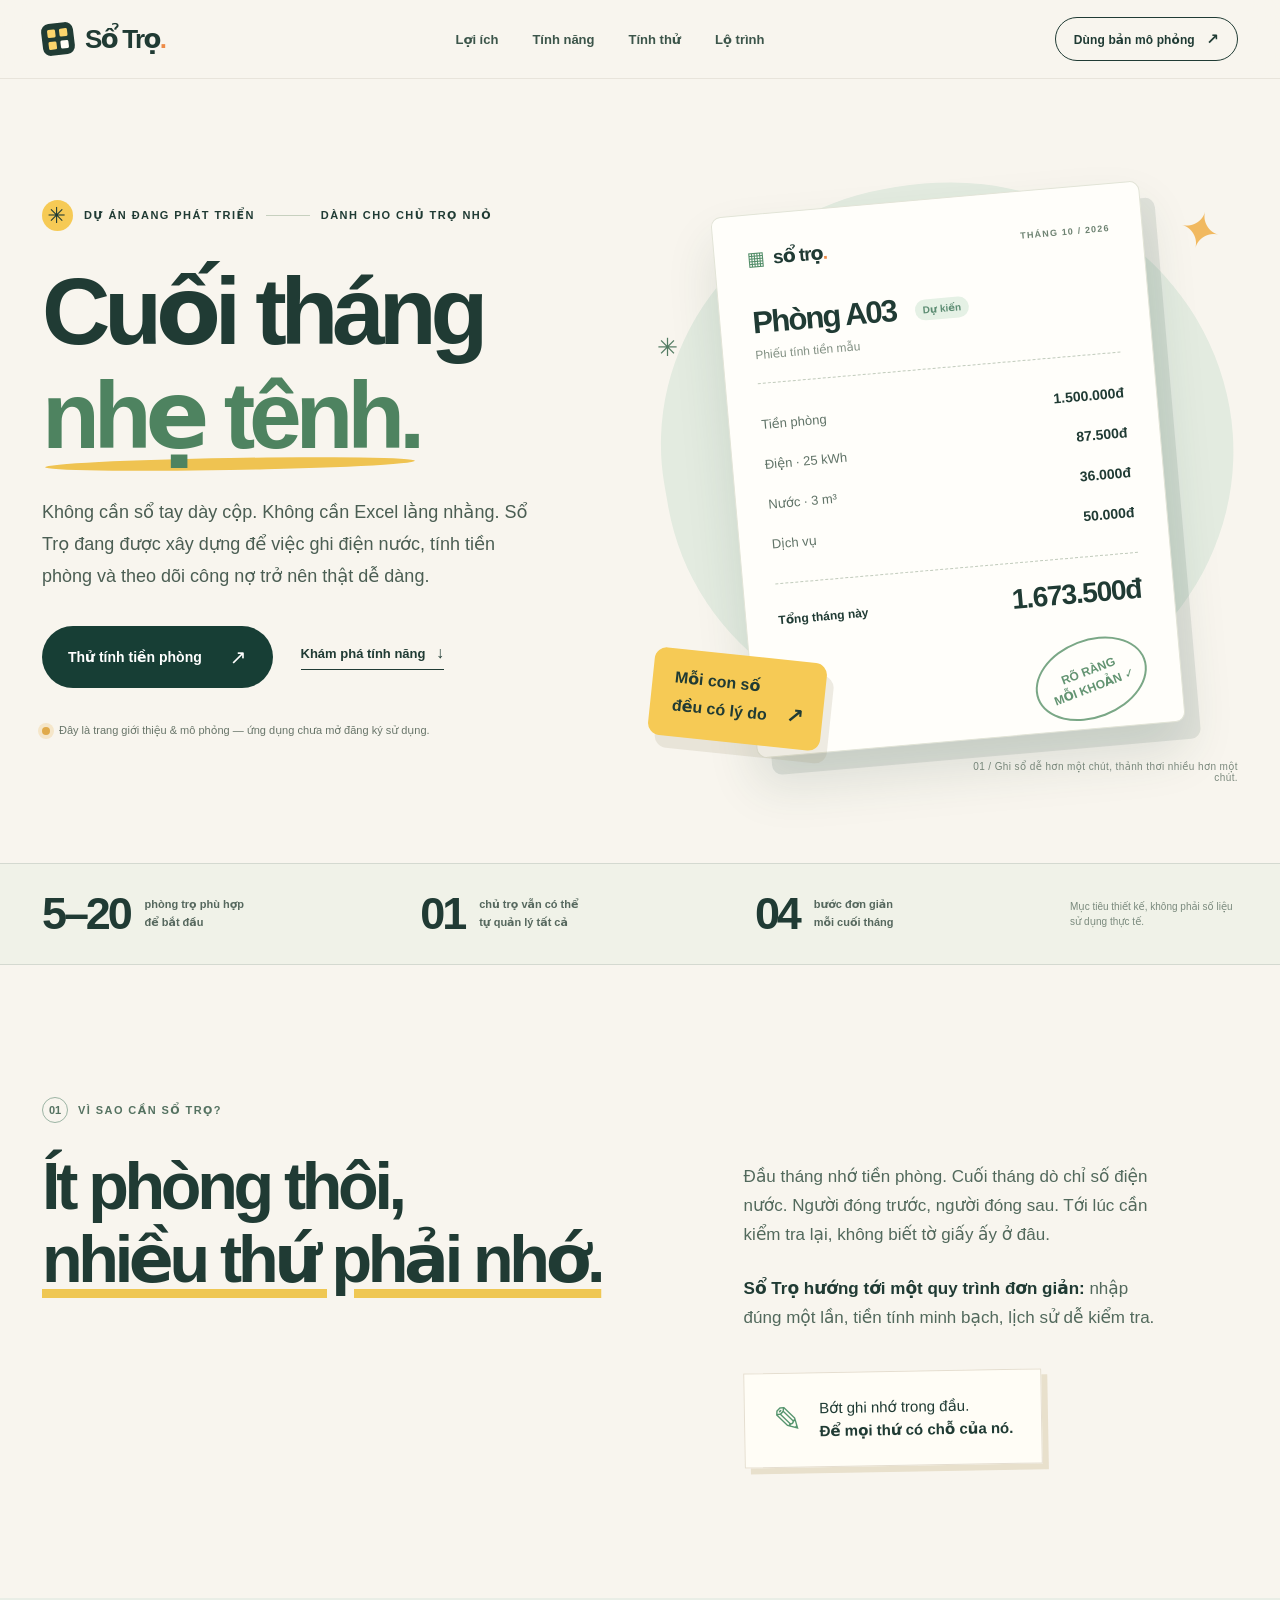
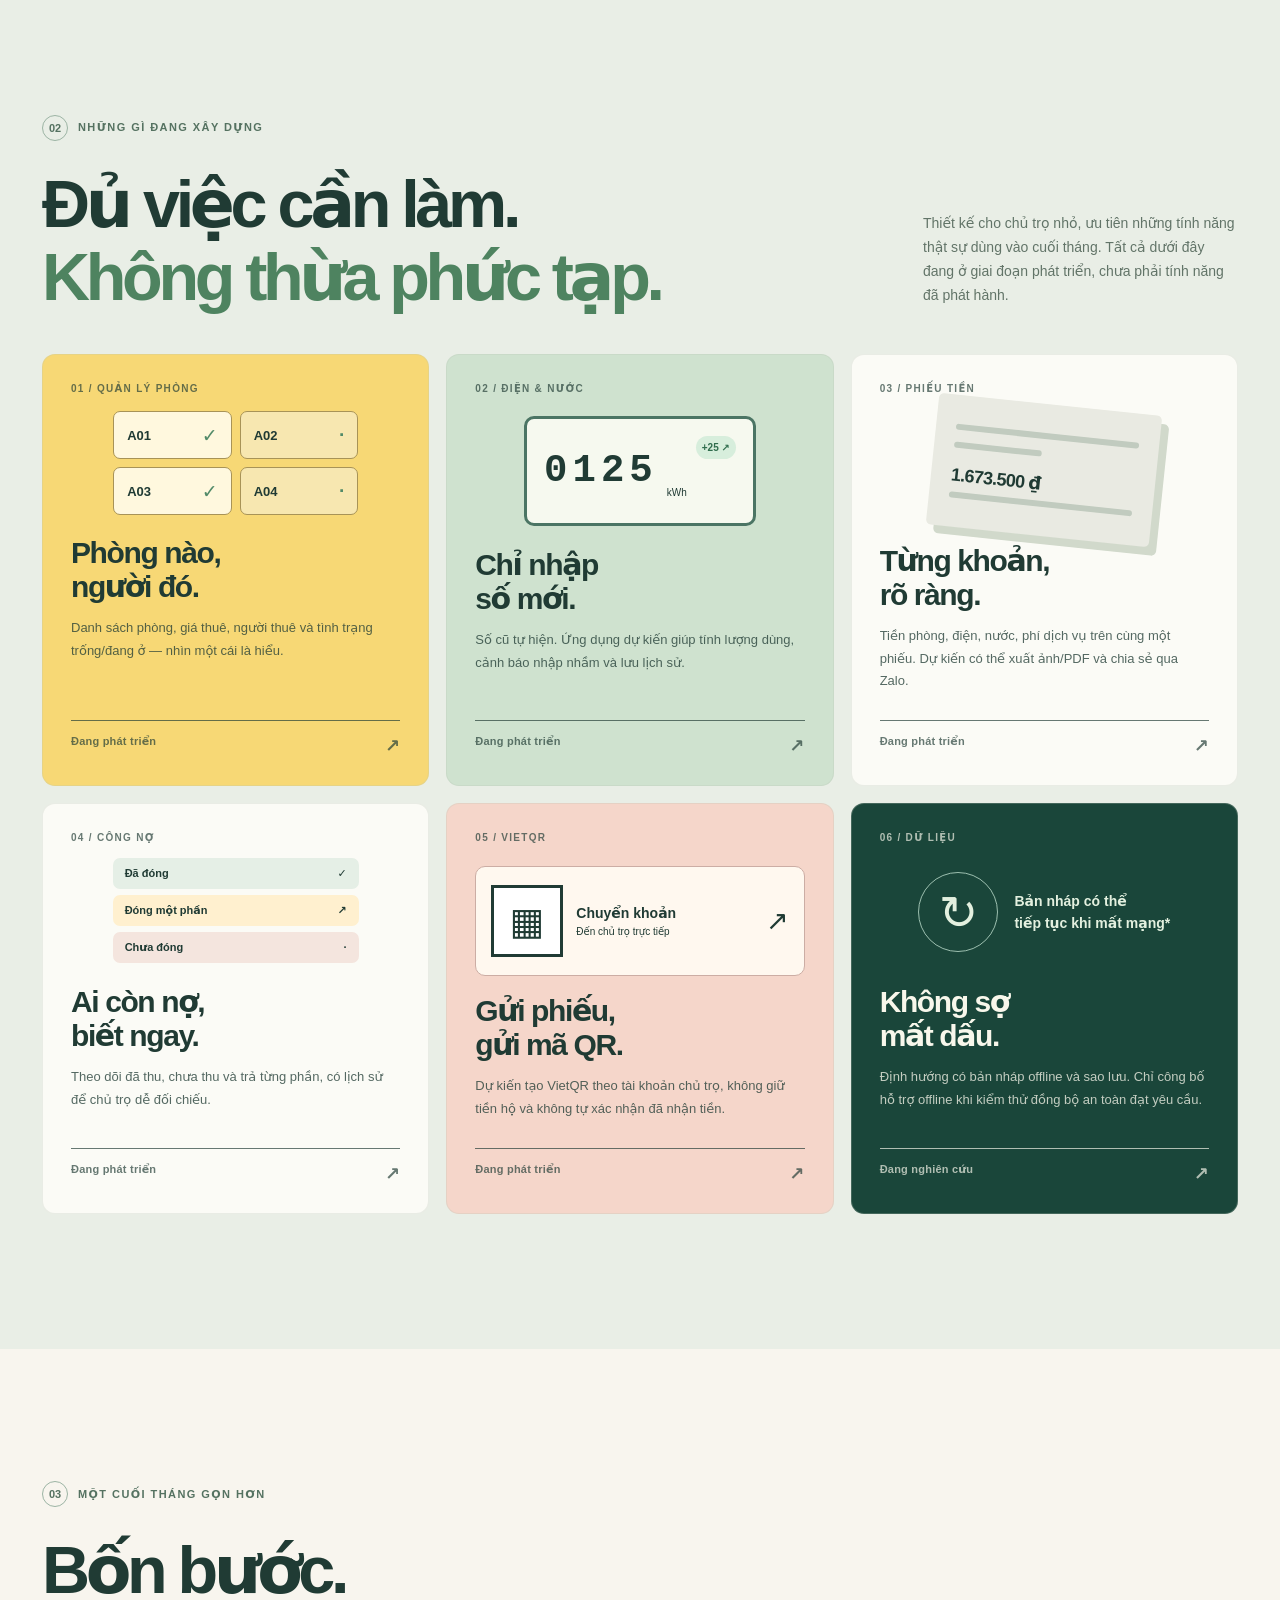
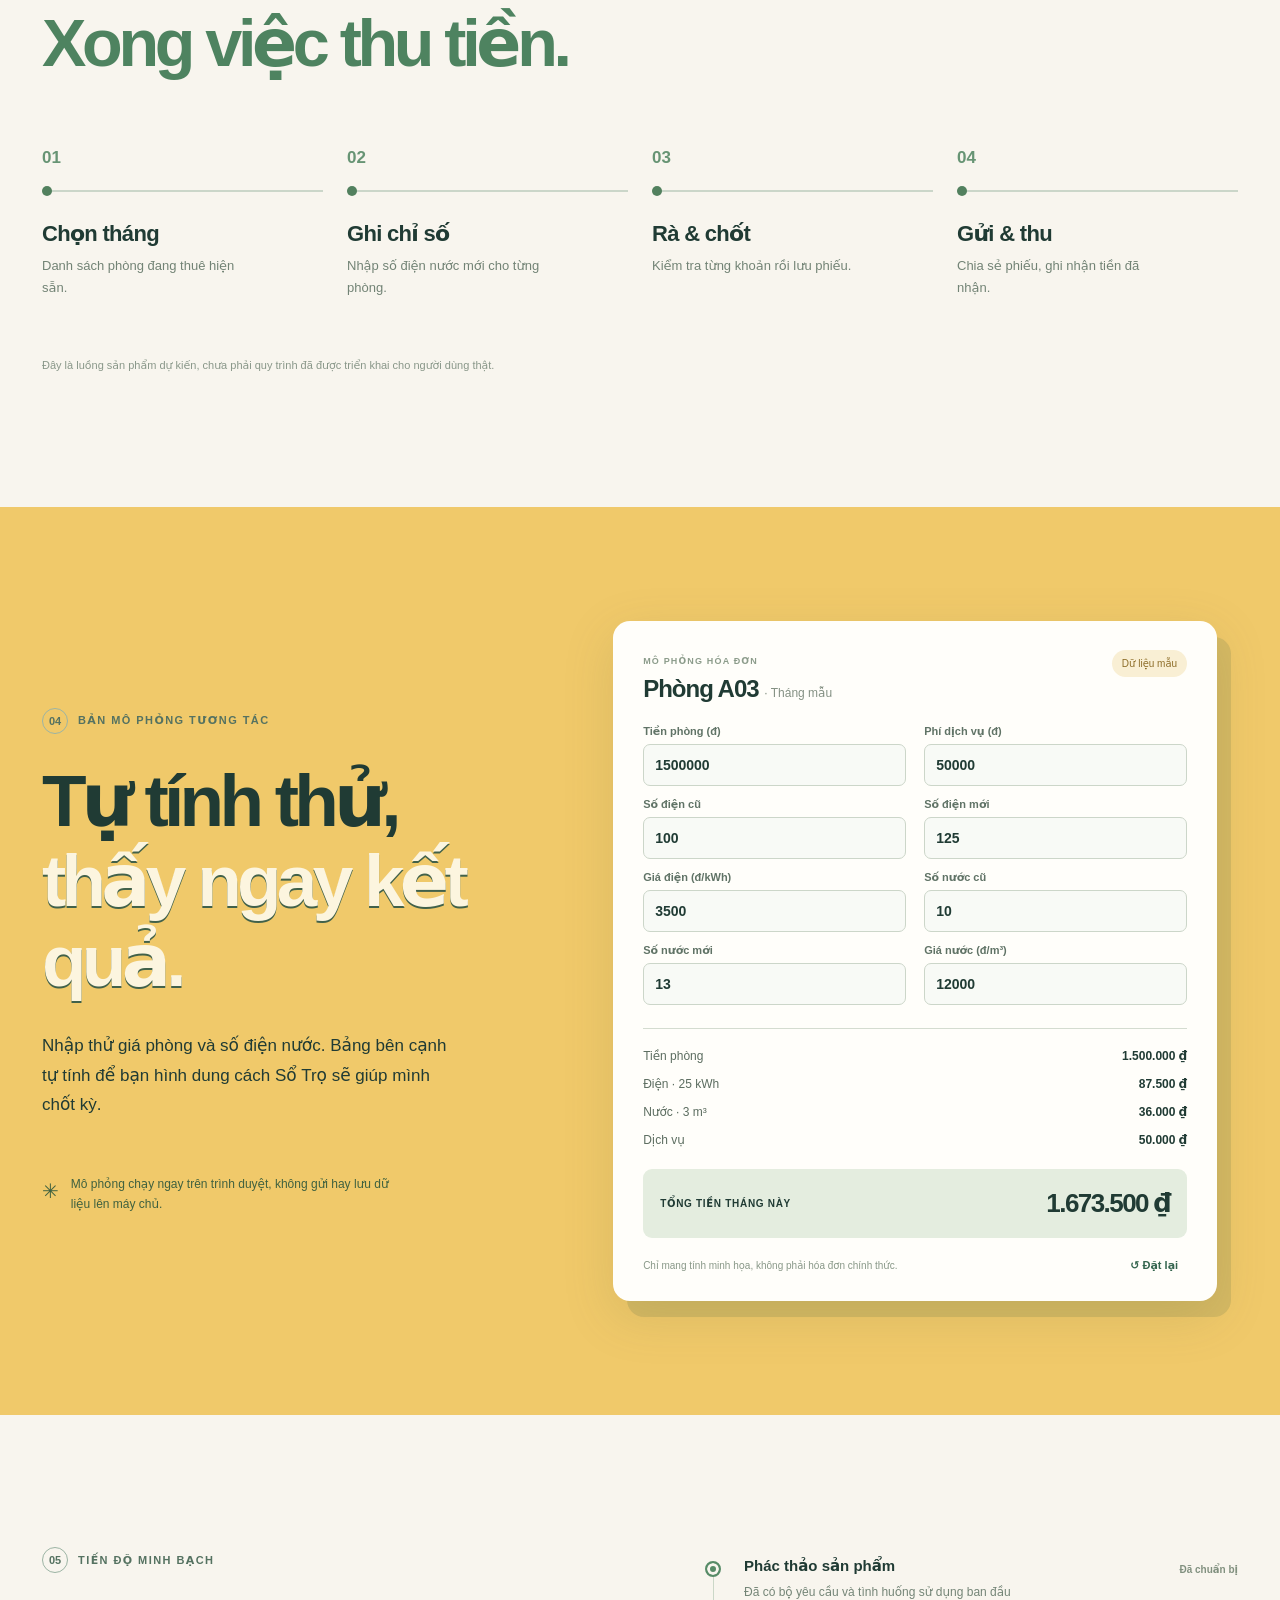
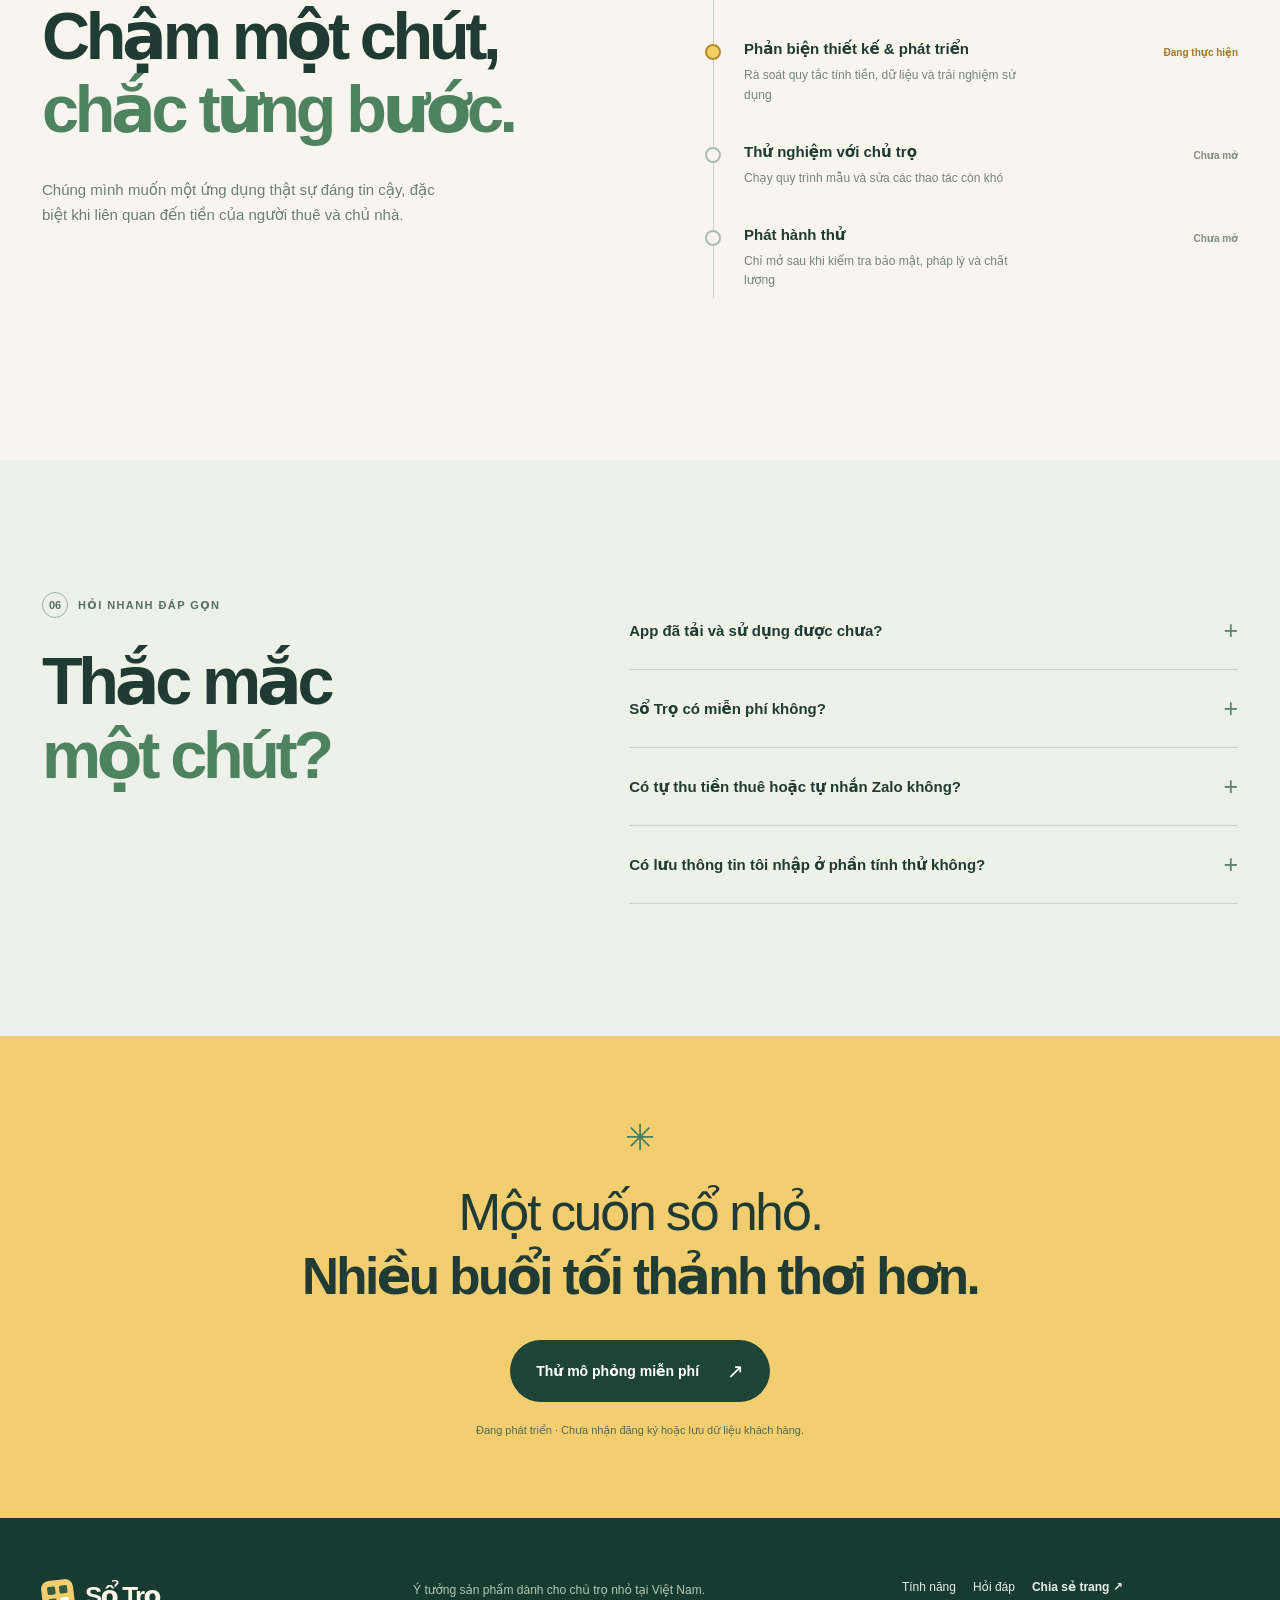
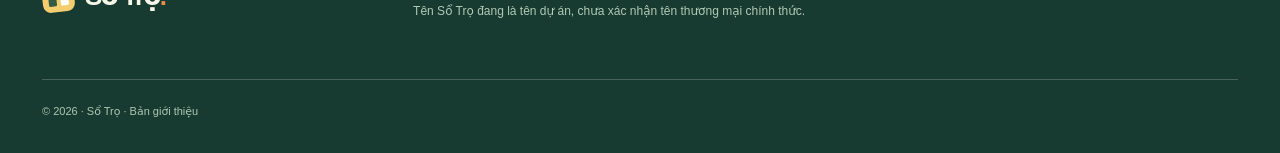
==== index.html @ 4d30009e "feat: publish Sổ Trọ public feature landing" ====
<!doctype html>
<html lang="vi">
<head>
  <meta charset="UTF-8">
  <meta name="viewport" content="width=device-width, initial-scale=1">
  <meta name="theme-color" content="#f8f5ee">
  <meta name="description" content="Sổ Trọ giúp chủ trọ nhỏ ghi điện nước, chốt tiền phòng và theo dõi công nợ gọn gàng. Khám phá tính năng dự kiến và thử mô phỏng tính tiền miễn phí.">
  <meta property="og:type" content="website">
  <meta property="og:locale" content="vi_VN">
  <meta property="og:title" content="Sổ Trọ — Cuối tháng nhẹ tênh">
  <meta property="og:description" content="Ghi số điện nước. Tính tiền rõ ràng. Theo dõi ai đã đóng. Khám phá dự án Sổ Trọ dành cho chủ nhà trọ nhỏ.">
  <meta property="og:image" content="https://hungtranbkit.github.io/so-tro-landing/og-card.svg">
  <link rel="canonical" href="https://hungtranbkit.github.io/so-tro-landing/">
  <link rel="icon" type="image/svg+xml" href="./favicon.svg">
  <link rel="stylesheet" href="./styles.css">
  <title>Sổ Trọ — Cuối tháng nhẹ tênh</title>
</head>
<body>
  <a class="skip-link" href="#main">Bỏ qua để vào nội dung</a>
  <header class="site-header">
    <div class="shell nav-shell">
      <a class="brand" href="#top" aria-label="Sổ Trọ — đầu trang">
        <span class="brand-icon" aria-hidden="true"><span></span><span></span><span></span><span></span></span>
        <span>Sổ Trọ<span class="brand-dot">.</span></span>
      </a>
      <nav class="top-nav" aria-label="Điều hướng chính" id="main-nav">
        <a href="#loi-ich">Lợi ích</a>
        <a href="#tinh-nang">Tính năng</a>
        <a href="#mo-phong">Tính thử</a>
        <a href="#lo-trinh">Lộ trình</a>
      </nav>
      <a class="nav-cta" href="#mo-phong">Dùng bản mô phỏng <span aria-hidden="true">↗</span></a>
      <button class="menu-toggle" type="button" aria-label="Mở menu" aria-expanded="false" aria-controls="main-nav"><span></span><span></span></button>
    </div>
  </header>
  <main id="main">
    <section class="hero" id="top" aria-labelledby="hero-title">
      <div class="shell hero-grid">
        <div class="hero-copy">
          <div class="eyebrow"><span class="eyebrow-symbol" aria-hidden="true">✳</span> DỰ ÁN ĐANG PHÁT TRIỂN <span class="eyebrow-line"></span> DÀNH CHO CHỦ TRỌ NHỎ</div>
          <h1 id="hero-title">Cuối tháng<br><em>nhẹ tênh.</em></h1>
          <p class="hero-intro">Không cần sổ tay dày cộp. Không cần Excel lằng nhằng. Sổ Trọ đang được xây dựng để việc ghi điện nước, tính tiền phòng và theo dõi công nợ trở nên thật dễ dàng.</p>
          <div class="hero-actions">
            <a href="#mo-phong" class="button button-primary">Thử tính tiền phòng <span aria-hidden="true">↗</span></a>
            <a href="#tinh-nang" class="text-link">Khám phá tính năng <span aria-hidden="true">↓</span></a>
          </div>
          <div class="hero-footnote"><span class="live-dot" aria-hidden="true"></span> Đây là trang giới thiệu & mô phỏng — ứng dụng chưa mở đăng ký sử dụng.</div>
        </div>
        <div class="hero-art" aria-label="Hình minh họa phiếu tính tiền nhà trọ">
          <div class="scribble scribble-one" aria-hidden="true">✦</div>
          <div class="scribble scribble-two" aria-hidden="true">✳</div>
          <div class="art-circle" aria-hidden="true"></div>
          <div class="receipt-card">
            <div class="receipt-top">
              <div class="receipt-mini-brand"><span class="mini-mark">▦</span> sổ trọ<span class="brand-dot">.</span></div>
              <span class="receipt-month">THÁNG 10 / 2026</span>
            </div>
            <div class="receipt-room">Phòng A03 <span class="receipt-status">Dự kiến</span></div>
            <div class="receipt-subtitle">Phiếu tính tiền mẫu</div>
            <div class="receipt-rule"></div>
            <div class="receipt-line"><span>Tiền phòng</span><strong>1.500.000đ</strong></div>
            <div class="receipt-line"><span>Điện · 25 kWh</span><strong>87.500đ</strong></div>
            <div class="receipt-line"><span>Nước · 3 m³</span><strong>36.000đ</strong></div>
            <div class="receipt-line"><span>Dịch vụ</span><strong>50.000đ</strong></div>
            <div class="receipt-rule"></div>
            <div class="receipt-total"><span>Tổng tháng này</span><strong>1.673.500đ</strong></div>
            <div class="receipt-stamp" aria-hidden="true">RÕ RÀNG<br>MỖI KHOẢN ✓</div>
          </div>
          <div class="art-note" aria-hidden="true">Mỗi con số<br>đều có lý do <span>↗</span></div>
          <div class="art-caption">01 / Ghi sổ dễ hơn một chút, thảnh thơi nhiều hơn một chút.</div>
        </div>
      </div>
    </section>

    <section class="metrics" id="loi-ich" aria-label="Dành cho ai">
      <div class="shell metrics-inner">
        <div class="metric"><strong>5–20</strong><span>phòng trọ phù hợp<br>để bắt đầu</span></div>
        <div class="metric"><strong>01</strong><span>chủ trọ vẫn có thể<br>tự quản lý tất cả</span></div>
        <div class="metric"><strong>04</strong><span>bước đơn giản<br>mỗi cuối tháng</span></div>
        <p class="metrics-note">Mục tiêu thiết kế, không phải số liệu sử dụng thực tế.</p>
      </div>
    </section>

    <section class="section section-why">
      <div class="shell why-grid">
        <div>
          <div class="section-kicker"><span>01</span> VÌ SAO CẦN SỔ TRỌ?</div>
          <h2>Ít phòng thôi,<br><span class="underline-swipe">nhiều thứ phải nhớ.</span></h2>
        </div>
        <div class="why-right">
          <p>Đầu tháng nhớ tiền phòng. Cuối tháng dò chỉ số điện nước. Người đóng trước, người đóng sau. Tới lúc cần kiểm tra lại, không biết tờ giấy ấy ở đâu.</p>
          <p><strong>Sổ Trọ hướng tới một quy trình đơn giản:</strong> nhập đúng một lần, tiền tính minh bạch, lịch sử dễ kiểm tra.</p>
          <div class="paper-callout"><span class="paper-callout-icon">✎</span><span>Bớt ghi nhớ trong đầu.<br><strong>Để mọi thứ có chỗ của nó.</strong></span></div>
        </div>
      </div>
    </section>

    <section class="section feature-section" id="tinh-nang">
      <div class="shell">
        <div class="section-header">
          <div><div class="section-kicker"><span>02</span> NHỮNG GÌ ĐANG XÂY DỰNG</div><h2>Đủ việc cần làm.<br><em>Không thừa phức tạp.</em></h2></div>
          <p>Thiết kế cho chủ trọ nhỏ, ưu tiên những tính năng thật sự dùng vào cuối tháng. Tất cả dưới đây đang ở giai đoạn phát triển, chưa phải tính năng đã phát hành.</p>
        </div>
        <div class="feature-grid">
          <article class="feature feature-yellow"><span class="feature-index">01 / QUẢN LÝ PHÒNG</span><div class="feature-drawing rooms-drawing" aria-hidden="true"><span class="room-mini active">A01<b>✓</b></span><span class="room-mini">A02<b>·</b></span><span class="room-mini active">A03<b>✓</b></span><span class="room-mini">A04<b>·</b></span></div><h3>Phòng nào,<br>người đó.</h3><p>Danh sách phòng, giá thuê, người thuê và tình trạng trống/đang ở — nhìn một cái là hiểu.</p><span class="feature-state">Đang phát triển <span aria-hidden="true">↗</span></span></article>
          <article class="feature feature-sage"><span class="feature-index">02 / ĐIỆN & NƯỚC</span><div class="feature-drawing meter-drawing" aria-hidden="true"><span>0125</span><i>kWh</i><b>+25 ↗</b></div><h3>Chỉ nhập<br>số mới.</h3><p>Số cũ tự hiện. Ứng dụng dự kiến giúp tính lượng dùng, cảnh báo nhập nhầm và lưu lịch sử.</p><span class="feature-state">Đang phát triển <span aria-hidden="true">↗</span></span></article>
          <article class="feature feature-white"><span class="feature-index">03 / PHIẾU TIỀN</span><div class="feature-drawing invoice-drawing" aria-hidden="true"><div class="invoice-line"></div><div class="invoice-line short"></div><span>1.673.500 ₫</span><div class="invoice-line"></div></div><h3>Từng khoản,<br>rõ ràng.</h3><p>Tiền phòng, điện, nước, phí dịch vụ trên cùng một phiếu. Dự kiến có thể xuất ảnh/PDF và chia sẻ qua Zalo.</p><span class="feature-state">Đang phát triển <span aria-hidden="true">↗</span></span></article>
          <article class="feature feature-white"><span class="feature-index">04 / CÔNG NỢ</span><div class="feature-drawing debt-drawing" aria-hidden="true"><span>Đã đóng <b>✓</b></span><span>Đóng một phần <b>↗</b></span><span>Chưa đóng <b>·</b></span></div><h3>Ai còn nợ,<br>biết ngay.</h3><p>Theo dõi đã thu, chưa thu và trả từng phần, có lịch sử để chủ trọ dễ đối chiếu.</p><span class="feature-state">Đang phát triển <span aria-hidden="true">↗</span></span></article>
          <article class="feature feature-peach"><span class="feature-index">05 / VIETQR</span><div class="feature-drawing qr-drawing" aria-hidden="true"><div class="qr-icon">▦</div><div><strong>Chuyển khoản</strong><small>Đến chủ trọ trực tiếp</small></div><span class="qr-arrow">↗</span></div><h3>Gửi phiếu,<br>gửi mã QR.</h3><p>Dự kiến tạo VietQR theo tài khoản chủ trọ, không giữ tiền hộ và không tự xác nhận đã nhận tiền.</p><span class="feature-state">Đang phát triển <span aria-hidden="true">↗</span></span></article>
          <article class="feature feature-dark"><span class="feature-index">06 / DỮ LIỆU</span><div class="feature-drawing offline-drawing" aria-hidden="true"><span class="offline-circle">↻</span><span>Bản nháp có thể<br>tiếp tục khi mất mạng*</span></div><h3>Không sợ<br>mất dấu.</h3><p>Định hướng có bản nháp offline và sao lưu. Chỉ công bố hỗ trợ offline khi kiểm thử đồng bộ an toàn đạt yêu cầu.</p><span class="feature-state">Đang nghiên cứu <span aria-hidden="true">↗</span></span></article>
        </div>
      </div>
    </section>

    <section class="section steps-section">
      <div class="shell">
        <div class="section-kicker"><span>03</span> MỘT CUỐI THÁNG GỌN HƠN</div>
        <h2>Bốn bước.<br><em>Xong việc thu tiền.</em></h2>
        <div class="steps">
          <div class="step"><span class="step-num">01</span><div class="step-line"></div><h3>Chọn tháng</h3><p>Danh sách phòng đang thuê hiện sẵn.</p></div>
          <div class="step"><span class="step-num">02</span><div class="step-line"></div><h3>Ghi chỉ số</h3><p>Nhập số điện nước mới cho từng phòng.</p></div>
          <div class="step"><span class="step-num">03</span><div class="step-line"></div><h3>Rà & chốt</h3><p>Kiểm tra từng khoản rồi lưu phiếu.</p></div>
          <div class="step"><span class="step-num">04</span><div class="step-line"></div><h3>Gửi & thu</h3><p>Chia sẻ phiếu, ghi nhận tiền đã nhận.</p></div>
        </div>
        <p class="steps-disclaimer">Đây là luồng sản phẩm dự kiến, chưa phải quy trình đã được triển khai cho người dùng thật.</p>
      </div>
    </section>

    <section class="calculator-section" id="mo-phong">
      <div class="shell calculator-grid">
        <div class="calc-info">
          <div class="section-kicker"><span>04</span> BẢN MÔ PHỎNG TƯƠNG TÁC</div>
          <h2>Tự tính thử,<br><em>thấy ngay kết quả.</em></h2>
          <p>Nhập thử giá phòng và số điện nước. Bảng bên cạnh tự tính để bạn hình dung cách Sổ Trọ sẽ giúp mình chốt kỳ.</p>
          <div class="calc-privacy"><span aria-hidden="true">✳</span> Mô phỏng chạy ngay trên trình duyệt, không gửi hay lưu dữ liệu lên máy chủ.</div>
        </div>
        <div class="calculator" aria-label="Mô phỏng tính tiền phòng trọ">
          <div class="calc-top"><div><span class="calc-overline">MÔ PHỎNG HÓA ĐƠN</span><h3>Phòng A03 <span>· Tháng mẫu</span></h3></div><span class="calc-flag">Dữ liệu mẫu</span></div>
          <form id="rent-calculator" novalidate>
            <div class="calc-fields">
              <label>Tiền phòng (đ)<input name="rent" id="rent" type="number" inputmode="numeric" min="0" max="500000000" step="1000" value="1500000"></label>
              <label>Phí dịch vụ (đ)<input name="service" id="service" type="number" inputmode="numeric" min="0" max="500000000" step="1000" value="50000"></label>
              <label>Số điện cũ<input name="electricOld" id="electricOld" type="number" inputmode="decimal" min="0" step="0.01" value="100"></label>
              <label>Số điện mới<input name="electricNew" id="electricNew" type="number" inputmode="decimal" min="0" step="0.01" value="125"></label>
              <label>Giá điện (đ/kWh)<input name="electricPrice" id="electricPrice" type="number" inputmode="numeric" min="0" step="1" value="3500"></label>
              <label>Số nước cũ<input name="waterOld" id="waterOld" type="number" inputmode="decimal" min="0" step="0.01" value="10"></label>
              <label>Số nước mới<input name="waterNew" id="waterNew" type="number" inputmode="decimal" min="0" step="0.01" value="13"></label>
              <label>Giá nước (đ/m³)<input name="waterPrice" id="waterPrice" type="number" inputmode="numeric" min="0" step="1" value="12000"></label>
            </div>
            <div id="calc-error" class="calc-error" role="alert" hidden></div>
          </form>
          <div class="calc-result" aria-live="polite">
            <div><span>Tiền phòng</span><strong id="result-rent">1.500.000 ₫</strong></div>
            <div><span id="label-electric">Điện · 25 kWh</span><strong id="result-electric">87.500 ₫</strong></div>
            <div><span id="label-water">Nước · 3 m³</span><strong id="result-water">36.000 ₫</strong></div>
            <div><span>Dịch vụ</span><strong id="result-service">50.000 ₫</strong></div>
          </div>
          <div class="calc-total"><span>TỔNG TIỀN THÁNG NÀY</span><strong id="result-total">1.673.500 ₫</strong></div>
          <div class="calc-bottom"><span>Chỉ mang tính minh họa, không phải hóa đơn chính thức.</span><button id="reset" class="reset-button" type="button">↺ Đặt lại</button></div>
        </div>
      </div>
    </section>

    <section class="section timeline-section" id="lo-trinh">
      <div class="shell timeline-grid">
        <div><div class="section-kicker"><span>05</span> TIẾN ĐỘ MINH BẠCH</div><h2>Chậm một chút,<br><em>chắc từng bước.</em></h2><p>Chúng mình muốn một ứng dụng thật sự đáng tin cậy, đặc biệt khi liên quan đến tiền của người thuê và chủ nhà.</p></div>
        <ol class="timeline">
          <li class="done"><span class="timeline-dot"></span><div><strong>Phác thảo sản phẩm</strong><span>Đã có bộ yêu cầu và tình huống sử dụng ban đầu</span></div><b>Đã chuẩn bị</b></li>
          <li class="active"><span class="timeline-dot"></span><div><strong>Phản biện thiết kế & phát triển</strong><span>Rà soát quy tắc tính tiền, dữ liệu và trải nghiệm sử dụng</span></div><b>Đang thực hiện</b></li>
          <li><span class="timeline-dot"></span><div><strong>Thử nghiệm với chủ trọ</strong><span>Chạy quy trình mẫu và sửa các thao tác còn khó</span></div><b>Chưa mở</b></li>
          <li><span class="timeline-dot"></span><div><strong>Phát hành thử</strong><span>Chỉ mở sau khi kiểm tra bảo mật, pháp lý và chất lượng</span></div><b>Chưa mở</b></li>
        </ol>
      </div>
    </section>

    <section class="section faq-section" id="hoi-dap">
      <div class="shell faq-grid">
        <div><div class="section-kicker"><span>06</span> HỎI NHANH ĐÁP GỌN</div><h2>Thắc mắc<br><em>một chút?</em></h2></div>
        <div class="faq-list">
          <details><summary>App đã tải và sử dụng được chưa?<span>+</span></summary><p>Chưa. Đây là trang giới thiệu tính năng dự kiến và bản tính tiền mô phỏng. Sổ Trọ đang được phát triển, chưa công bố bản phát hành.</p></details>
          <details><summary>Sổ Trọ có miễn phí không?<span>+</span></summary><p>Giá và gói sử dụng chưa được quyết định. Chúng mình đang đánh giá mô hình miễn phí cho số phòng ít và nâng cấp khi cần nhiều tính năng hơn.</p></details>
          <details><summary>Có tự thu tiền thuê hoặc tự nhắn Zalo không?<span>+</span></summary><p>Không trong phiên bản đầu. Định hướng là tạo phiếu, chia sẻ thủ công, cung cấp VietQR chuyển trực tiếp về tài khoản chủ trọ, sau đó chủ trọ xác nhận đã nhận tiền.</p></details>
          <details><summary>Có lưu thông tin tôi nhập ở phần tính thử không?<span>+</span></summary><p>Không. Bộ tính thử sử dụng JavaScript chạy cục bộ, không gửi dữ liệu lên server, không dùng cookies theo dõi hoặc công cụ phân tích trong landing này.</p></details>
        </div>
      </div>
    </section>

    <section class="closing">
      <div class="shell closing-inner">
        <div class="closing-star" aria-hidden="true">✳</div>
        <p>Một cuốn sổ nhỏ.<br><strong>Nhiều buổi tối thảnh thơi hơn.</strong></p>
        <a class="button button-dark" href="#mo-phong">Thử mô phỏng miễn phí <span aria-hidden="true">↗</span></a>
        <div class="closing-tiny">Đang phát triển · Chưa nhận đăng ký hoặc lưu dữ liệu khách hàng.</div>
      </div>
    </section>
  </main>
  <footer class="site-footer">
    <div class="shell footer-inner">
      <a class="brand" href="#top"><span class="brand-icon" aria-hidden="true"><span></span><span></span><span></span><span></span></span><span>Sổ Trọ<span class="brand-dot">.</span></span></a>
      <p>Ý tưởng sản phẩm dành cho chủ trọ nhỏ tại Việt Nam.<br>Tên Sổ Trọ đang là tên dự án, chưa xác nhận tên thương mại chính thức.</p>
      <div class="footer-actions"><a href="#tinh-nang">Tính năng</a><a href="#hoi-dap">Hỏi đáp</a><button type="button" id="share" class="footer-share">Chia sẻ trang ↗</button></div>
      <span class="footer-copyright">© 2026 · Sổ Trọ · Bản giới thiệu</span>
    </div>
  </footer>
  <script defer src="./main.js"></script>
</body>
</html>
---- styles.css ----
:root{--cream:#f8f5ee;--ink:#203b34;--muted:#607268;--line:#dddcd1;--yellow:#f6ca55;--sage:#dce9d8;--peach:#f6d5c6;--white:#fffefa;--forest:#173e35;--green:#276a52;--radius:18px}*{box-sizing:border-box}html{scroll-behavior:smooth;scroll-padding-top:80px}body{margin:0;background:var(--cream);color:var(--ink);font-family:Arial,"Helvetica Neue",system-ui,sans-serif;-webkit-font-smoothing:antialiased}button,input{font:inherit}button{cursor:pointer}a{color:inherit;text-decoration:none}p{line-height:1.72}::selection{background:var(--yellow);color:var(--ink)}.shell{width:min(1200px,calc(100% - 84px));margin:auto}.skip-link{position:absolute;left:18px;top:-80px;z-index:100;background:#fff;padding:14px;border:2px solid var(--ink)}.skip-link:focus{top:8px}.site-header{position:sticky;top:0;z-index:30;background:rgba(248,245,238,.95);backdrop-filter:blur(14px);border-bottom:1px solid #e8e4db}.nav-shell{display:flex;align-items:center;justify-content:space-between;gap:25px;height:78px}.brand{display:inline-flex;align-items:center;gap:11px;white-space:nowrap;font-size:26px;font-weight:900;letter-spacing:-1.7px}.brand-dot{color:#ed8b48}.brand-icon{position:relative;display:grid;grid-template-columns:repeat(2,8px);grid-template-rows:repeat(2,8px);gap:4px;width:32px;height:32px;align-content:center;justify-content:center;background:var(--ink);border-radius:8px;transform:rotate(-7deg)}.brand-icon span{width:8px;height:8px;background:#fbd46c;border-radius:1.5px}.brand-icon span:nth-child(4){background:#fffef7}.top-nav{display:flex;gap:34px;font-size:13px;font-weight:750}.top-nav a{color:#3c554a;transition:color .2s}.top-nav a:hover,.footer-actions a:hover{text-decoration:underline;text-underline-offset:5px}.nav-cta{font-size:12px;letter-spacing:.01em;border:1.5px solid var(--ink);border-radius:50px;padding:12px 18px;font-weight:800;transition:background .2s,color .2s}.nav-cta:hover{background:var(--ink);color:white}.nav-cta span{margin-left:8px;font-size:15px}.menu-toggle{display:none}.hero{overflow:hidden;position:relative;padding:93px 0 96px}.hero-grid{display:grid;grid-template-columns:1fr 1.02fr;gap:46px;align-items:center}.eyebrow,.section-kicker,.feature-index,.calc-overline{font-size:11px;font-weight:800;letter-spacing:.13em}.eyebrow{display:flex;align-items:center;gap:11px;white-space:nowrap}.eyebrow-symbol{display:inline-grid;place-items:center;width:31px;height:31px;background:var(--yellow);border-radius:50%;font-size:22px;color:var(--ink)}.eyebrow-line{height:1px;flex:1;background:#c7d0bf;max-width:44px}h1,h2,h3,p{margin-top:0}h1,h2{font-weight:900;letter-spacing:-.065em;line-height:1.1}h1{font-size:clamp(73px,7.4vw,115px);margin:28px 0 29px}h1 em,h2 em{font-style:normal;color:#4e8360}h1 em{position:relative;display:inline-block}h1 em:after{content:"";position:absolute;bottom:-3px;left:3px;width:98%;height:12px;background:#efc351;z-index:-1;border-radius:50%;transform:rotate(-1deg)}.hero-intro{max-width:495px;color:#4b5e53;font-size:18px;line-height:1.78;margin-bottom:34px}.hero-actions{display:flex;align-items:center;gap:28px;flex-wrap:wrap}.button{border:0;display:inline-flex;align-items:center;justify-content:center;gap:28px;font-weight:800;border-radius:999px;padding:19px 26px;min-height:58px;font-size:14px;transition:transform .2s,box-shadow .2s,background .2s}.button:hover{transform:translateY(-3px);box-shadow:0 10px 24px #122e2627}.button span{font-size:20px;font-weight:500}.button-primary{background:var(--forest);color:white}.text-link{font-weight:800;font-size:13px;border-bottom:1.5px solid var(--ink);padding-bottom:7px;white-space:nowrap}.text-link span{font-size:16px;margin-left:7px}.hero-footnote{display:flex;align-items:center;gap:9px;color:#687569;font-size:11px;margin-top:34px;line-height:1.5}.live-dot{width:8px;height:8px;flex:0 0 8px;border-radius:50%;background:#e0aa4b;box-shadow:0 0 0 4px #f5e6c9}.hero-art{position:relative;min-height:595px;display:flex;align-items:center;justify-content:center}.art-circle{position:absolute;width:570px;height:540px;border-radius:48% 52% 50% 50%;background:#e3ebe0;transform:rotate(-10deg);top:10px;left:50%;translate:-50% 0}.receipt-card{position:relative;z-index:1;width:min(430px,89%);padding:32px 32px 25px;background:var(--white);border:1px solid #e2e4d7;border-radius:10px;box-shadow:14px 18px 0 #193e351a,0 28px 50px #264b3e22;transform:rotate(-5deg);transition:transform .3s}.receipt-card:hover{transform:rotate(-2deg) translateY(-6px)}.receipt-top,.receipt-line,.receipt-total{display:flex;align-items:center;justify-content:space-between}.receipt-top{margin-bottom:35px}.receipt-mini-brand{font-size:19px;letter-spacing:-1px;font-weight:900}.mini-mark{color:#528d68;margin-right:5px}.receipt-month{font-size:9px;font-weight:800;letter-spacing:.13em;color:#6d8271}.receipt-room{font-size:31px;letter-spacing:-.06em;font-weight:900}.receipt-status{display:inline-block;margin-left:12px;color:#5d8d73;background:#e5f1e5;font-size:10px;letter-spacing:0;border-radius:30px;padding:5px 8px;vertical-align:middle}.receipt-subtitle{margin:7px 0 21px;font-size:12px;color:#829083}.receipt-rule{height:1px;border-top:1px dashed #c1cbbc;margin:20px 0}.receipt-line{font-size:13px;padding:12px 0;color:#607367}.receipt-line strong{font-size:14px;color:var(--ink)}.receipt-total span{font-size:12px;font-weight:800}.receipt-total strong{font-size:28px;letter-spacing:-1.2px}.receipt-stamp{border:2px solid #7aa786;color:#639472;border-radius:50%;width:115px;height:79px;display:grid;place-items:center;text-align:center;font-size:12px;line-height:1.4;font-weight:900;transform:rotate(-16deg);margin:30px 0 -15px auto}.art-note{z-index:2;position:absolute;bottom:24px;left:-6px;background:var(--yellow);padding:17px 19px 17px 22px;border-radius:12px;font-size:16px;line-height:1.45;transform:rotate(6deg);font-weight:900;box-shadow:8px 12px 0 #9f8f6e2c}.art-note span{font-size:21px;margin-left:15px}.art-caption{position:absolute;bottom:-16px;right:0;font-size:10px;letter-spacing:.04em;color:#7c8a7e;max-width:270px;text-align:right}.scribble{position:absolute;z-index:1;color:#f1b960;font-size:50px}.scribble-one{right:3%;top:5%;transform:rotate(15deg)}.scribble-two{left:0;top:27%;font-size:25px;color:#527b62}.metrics{border-top:1px solid #d4d9d0;border-bottom:1px solid #d4d9d0;background:#f0f2e8}.metrics-inner{display:flex;align-items:center;justify-content:space-between;gap:26px;padding:24px 0}.metric{display:flex;align-items:center;gap:15px}.metric strong{font-size:45px;letter-spacing:-.07em}.metric span{font-size:11px;color:#56685e;line-height:1.6;font-weight:700}.metrics-note{font-size:10px;margin:0;max-width:168px;line-height:1.5;color:#7a8a7d}.section{padding:132px 0}.why-grid{display:grid;grid-template-columns:1fr .85fr;gap:120px}.section-kicker{display:flex;align-items:center;gap:10px;color:#557261;margin-bottom:27px}.section-kicker span{width:26px;height:26px;border:1px solid #9cb4a4;border-radius:50%;display:grid;place-items:center;font-size:11px;letter-spacing:0}.section h2,.calculator-section h2{font-size:clamp(48px,5.2vw,77px);margin-bottom:30px}.underline-swipe{text-decoration:underline;text-decoration-color:#efc753;text-decoration-thickness:9px;text-underline-offset:7px}.why-right{padding-top:65px}.why-right p{max-width:420px;color:#52695c;font-size:17px;margin-bottom:24px}.why-right strong{color:var(--ink)}.paper-callout{display:flex;align-items:center;gap:17px;margin-top:39px;background:#fffdf6;border:1px solid #e5ded0;padding:23px 28px;transform:rotate(-1deg);width:fit-content;box-shadow:6px 6px 0 #e8e0cc}.paper-callout span:last-child{font-size:15px;line-height:1.55}.paper-callout-icon{font-size:35px;color:#56956e}.feature-section{background:#e9eee6;padding-top:117px;padding-bottom:135px}.section-header{display:flex;justify-content:space-between;align-items:end;gap:70px;margin-bottom:40px}.section-header h2{margin-bottom:0}.section-header>p{max-width:315px;color:#627468;font-size:14px;margin:0 0 7px}.feature-grid{display:grid;grid-template-columns:repeat(3,minmax(0,1fr));gap:17px}.feature{min-height:411px;border-radius:13px;padding:28px;position:relative;display:flex;align-items:start;flex-direction:column;overflow:hidden;border:1px solid #b6c2b544}.feature-yellow{background:#f7d875}.feature-sage{background:#cfe2cf}.feature-peach{background:#f5d6ca}.feature-white{background:#fbfbf6}.feature-dark{background:#1a463a;color:#f8f7eb}.feature-index{font-size:10px;color:inherit;opacity:.68}.feature-drawing{height:110px;width:100%;display:flex;align-items:center;justify-content:center;margin:14px 0 10px}.feature h3{font-size:30px;letter-spacing:-1.4px;line-height:1.13;margin:8px 0 13px}.feature p{font-size:13px;line-height:1.75;color:inherit;opacity:.76;margin-bottom:27px}.feature-state{margin-top:auto;font-size:11px;font-weight:800;letter-spacing:.02em;border-top:1px solid currentColor;width:100%;padding-top:14px;display:flex;justify-content:space-between;opacity:.68}.feature-state span{font-size:18px}.rooms-drawing{gap:8px;align-content:center;flex-wrap:wrap;max-width:245px;margin-left:auto;margin-right:auto}.room-mini{width:calc(50% - 4px);height:48px;background:#f7e7b0;border:1px solid #a89357;border-radius:7px;display:flex;align-items:center;justify-content:space-between;padding:0 13px;font-size:13px;font-weight:900}.room-mini.active{background:#fff8de}.room-mini b{font-size:19px;color:#518a68}.meter-drawing{justify-content:start;gap:9px;background:#f6f9ef;width:fit-content;padding:17px 17px;border-radius:10px;border:3px solid #4b7564;margin:22px auto 14px}.meter-drawing span{font-size:39px;font-weight:900;font-family:monospace;letter-spacing:5px}.meter-drawing i{font-style:normal;font-size:10px;align-self:end;margin-bottom:8px}.meter-drawing b{background:#d7eedc;color:#306d4d;border-radius:12px;padding:6px;font-size:10px;align-self:start}.invoice-drawing{width:68%;height:132px;background:#e9eae2;border-radius:5px;margin:10px auto 0;flex-direction:column;align-items:stretch;padding:22px 20px;box-shadow:8px 8px 0 #d1d9cb;transform:rotate(6deg)}.invoice-line{height:6px;background:#c1cbbf;width:100%;border-radius:3px;margin:6px 0}.invoice-line.short{width:48%}.invoice-drawing span{font-size:18px;letter-spacing:-.7px;font-weight:900;margin-top:10px}.debt-drawing{max-width:246px;align-items:stretch;flex-direction:column;gap:6px;margin:12px auto}.debt-drawing span{display:flex;justify-content:space-between;padding:9px 12px;background:#e5efe6;border-radius:7px;font-size:11px;font-weight:800}.debt-drawing span:nth-child(2){background:#fff0cf}.debt-drawing span:nth-child(3){background:#f4e5de}.qr-drawing{gap:13px;justify-content:flex-start;padding:8px 15px;background:#fff8ef;border:1px solid #ccada4;border-radius:10px;margin-top:23px}.qr-icon{display:grid;place-items:center;border:3px solid var(--ink);font-size:37px;width:72px;height:72px;background:#fff}.qr-drawing strong,.qr-drawing small{display:block}.qr-drawing strong{font-size:14px}.qr-drawing small{font-size:10px;margin-top:5px}.qr-arrow{font-size:27px;margin-left:auto}.offline-drawing{gap:16px;color:#e3f0df}.offline-circle{display:grid;place-items:center;border:1.5px solid #9cbfaf;width:80px;height:80px;border-radius:50%;font-size:47px}.offline-drawing span:last-child{font-weight:800;font-size:14px;line-height:1.6}.steps-section h2{margin-bottom:67px}.steps{display:grid;grid-template-columns:repeat(4,1fr);gap:24px}.step{position:relative}.step-num{font-size:17px;font-weight:900;color:#679474}.step-line{height:2px;background:#cbd6c9;margin:22px 0 29px;position:relative}.step-line:after{content:"";height:10px;width:10px;background:#52805e;border-radius:50%;position:absolute;top:-4px;left:0}.step h3{font-size:22px;margin-bottom:8px;letter-spacing:-.7px}.step p{font-size:13px;color:#728375;max-width:206px}.steps-disclaimer{font-size:11px;color:#899789;margin:44px 0 0}.calculator-section{padding:114px 0;background:#f0c96a}.calculator-grid{display:grid;grid-template-columns:.77fr 1fr;gap:90px;align-items:center}.calculator-section h2{font-size:clamp(55px,5.7vw,82px)}.calculator-section h2 em{color:#fcf5df;text-shadow:0 2px 0 #41614a}.calc-info>p{font-size:17px;max-width:405px}.calc-privacy{max-width:350px;font-size:12px;line-height:1.7;margin-top:55px;display:flex;align-items:start;gap:12px;color:#3f613f}.calc-privacy span{font-size:20px}.calculator{background:#fffefa;border-radius:17px;padding:29px 30px 20px;box-shadow:14px 16px 0 #1748371e,0 15px 50px #6b6c3b2b;max-width:604px}.calc-top{display:flex;justify-content:space-between;align-items:start;margin-bottom:22px;gap:8px}.calc-overline{color:#8c9c8b;font-size:9px}.calc-top h3{font-size:24px;letter-spacing:-1px;margin:7px 0 0}.calc-top h3 span{font-size:12px;font-weight:500;color:#849083;letter-spacing:0}.calc-flag{font-size:10px;background:#f9efd4;color:#8d6d28;border-radius:20px;padding:8px 10px;white-space:nowrap}.calc-fields{display:grid;grid-template-columns:repeat(2,minmax(0,1fr));gap:12px 18px}.calc-fields label{font-size:11px;display:flex;flex-direction:column;gap:6px;color:#607366;font-weight:800}.calc-fields input{border:1px solid #ccd6c9;border-radius:7px;background:#f8faf6;min-height:42px;padding:10px 11px;width:100%;font-size:14px;font-weight:750;color:var(--ink);outline:none;transition:border-color .2s,box-shadow .2s}.calc-fields input:focus{border-color:#2d7551;box-shadow:0 0 0 3px #75c39533}.calc-fields input[aria-invalid="true"]{border-color:#d35745;background:#fff4f0}.calc-error{background:#fcebe6;color:#a43727;border-radius:8px;font-size:12px;margin-top:14px;padding:11px}.calc-result{margin-top:23px;padding-top:13px;border-top:1px solid #d4dcd0}.calc-result>div{display:flex;justify-content:space-between;gap:10px;padding:7px 0;font-size:12px;color:#5c6d60}.calc-result strong{color:var(--ink)}.calc-total{border-radius:9px;margin:15px 0 12px;padding:19px 17px;background:#e4eddf;display:flex;justify-content:space-between;align-items:center;gap:10px}.calc-total span{font-size:10px;font-weight:900;letter-spacing:.07em}.calc-total strong{font-size:26px;letter-spacing:-.06em;white-space:nowrap}.calc-bottom{display:flex;justify-content:space-between;align-items:center;gap:15px}.calc-bottom>span{font-size:10px;color:#899888;line-height:1.4}.reset-button{border:0;background:none;font-size:11px;font-weight:800;color:#34654e;white-space:nowrap;padding:9px}.reset-button:hover{text-decoration:underline}.timeline-grid{display:grid;grid-template-columns:1fr 1fr;gap:130px}.timeline-grid>div>p{font-size:15px;max-width:415px;color:#6c7f70}.timeline{list-style:none;padding:0;margin:10px 0 0;position:relative}.timeline:before{content:"";width:1px;position:absolute;background:#cbd7c7;left:8px;top:13px;bottom:30px}.timeline li{display:grid;grid-template-columns:19px 1fr auto;gap:20px;align-items:start;margin-bottom:38px;position:relative}.timeline-dot{width:16px;height:16px;border:2px solid #abbcaf;border-radius:50%;background:var(--cream);margin-top:4px;z-index:1}.timeline li.done .timeline-dot{background:#578b67;border-color:#578b67;box-shadow:inset 0 0 0 3px var(--cream)}.timeline li.active .timeline-dot{background:#f5ce65;border-color:#b68b2c}.timeline strong{display:block;font-size:15px;margin-bottom:8px}.timeline li div span{color:#748577;display:block;font-size:12px;max-width:280px;line-height:1.6}.timeline b{font-size:10px;color:#81907f;font-weight:800;margin-top:7px;white-space:nowrap}.timeline li.active b{color:#a37720}.faq-section{background:#edf1e8}.faq-grid{display:grid;grid-template-columns:1fr 1.2fr;gap:80px}.faq-list details{border-bottom:1px solid #c7d4c6}.faq-list summary{display:flex;justify-content:space-between;align-items:center;gap:14px;list-style:none;cursor:pointer;font-size:15px;font-weight:800;padding:24px 0}.faq-list summary::-webkit-details-marker{display:none}.faq-list summary span{font-size:25px;font-weight:400;color:#5e8267}.faq-list details[open] summary span{transform:rotate(45deg)}.faq-list details p{font-size:13px;color:#64796a;margin:0 0 22px;max-width:550px}.closing{background:#f2ce70;padding:81px 0;text-align:center}.closing-star{font-size:36px;color:#4a805e}.closing-inner>p{font-size:clamp(29px,4vw,54px);letter-spacing:-.05em;font-weight:500;line-height:1.25;margin:22px 0 31px}.closing-inner>p strong{font-weight:900}.button-dark{background:#1d4437;color:white}.closing-tiny{font-size:11px;margin-top:22px;color:#50694c}.site-footer{background:#173b31;color:#e6f0e8;padding:62px 0 35px}.footer-inner{display:grid;grid-template-columns:1fr 1.35fr 1fr;gap:35px;align-items:start}.site-footer .brand{color:#f8f6e8}.site-footer .brand-icon{background:#f3ce6f}.site-footer .brand-icon span{background:#345b41}.site-footer .brand-icon span:nth-child(4){background:white}.footer-inner>p{font-size:12px;color:#b2c9b5;margin:0}.footer-actions{display:flex;flex-wrap:wrap;gap:17px;align-items:center;font-size:12px}.footer-share{background:transparent;padding:0;border:0;color:inherit;font-size:12px;font-weight:700}.footer-share:hover{text-decoration:underline}.footer-copyright{grid-column:1/-1;border-top:1px solid #486357;padding-top:25px;font-size:11px;color:#b0c7b3;margin-top:22px}@media(max-width:1050px){.shell{width:min(100% - 50px,1200px)}.hero-grid{gap:15px}.hero-art{min-height:550px}.art-circle{width:480px;height:450px}.receipt-card{width:390px}.hero h1{font-size:82px}.why-grid{gap:55px}.calculator-grid{gap:40px}.timeline-grid{gap:55px}.nav-shell{gap:15px}.top-nav{gap:18px}}@media(max-width:760px){.shell{width:calc(100% - 36px)}.nav-shell{height:68px}.brand{font-size:23px}.nav-cta{display:none}.menu-toggle{display:flex;flex-direction:column;gap:6px;align-items:center;justify-content:center;border:1px solid #ccd9cf;border-radius:9px;width:43px;height:42px;background:transparent}.menu-toggle span{width:18px;height:2px;background:var(--ink);border-radius:2px}.top-nav{position:absolute;top:68px;left:0;right:0;background:var(--cream);padding:15px 18px 25px;border-bottom:1px solid #d1d8ce;display:none;flex-direction:column;gap:0;box-shadow:0 18px 23px #0e281c13}.top-nav.is-open{display:flex}.top-nav a{padding:13px 6px;font-size:15px}.hero{padding:45px 0 70px}.hero-grid{grid-template-columns:1fr;gap:45px}.eyebrow{font-size:9px}.hero h1{font-size:clamp(62px,13vw,91px);margin:25px 0 22px}.hero-intro{font-size:16px}.hero-actions{gap:20px}.hero-footnote{margin-top:26px}.hero-art{min-height:455px;max-width:520px;width:100%;margin:auto}.art-circle{width:100%;height:410px;max-width:470px}.receipt-card{width:78%;padding:23px 23px 18px}.receipt-top{margin-bottom:25px}.receipt-room{font-size:25px}.receipt-line{padding:8px 0;font-size:12px}.receipt-total strong{font-size:22px}.receipt-stamp{height:58px;width:91px;font-size:10px}.art-note{bottom:16px;left:-3px;font-size:13px;padding:13px}.art-caption{bottom:-17px}.metrics-inner{display:grid;grid-template-columns:repeat(3,1fr);gap:12px}.metric{display:block}.metric strong{display:block;font-size:31px}.metric span{font-size:10px;display:block}.metrics-note{grid-column:1/-1;max-width:none;text-align:center}.section{padding:80px 0}.section h2,.calculator-section h2{font-size:clamp(43px,10vw,61px)}.why-grid,.calculator-grid,.timeline-grid,.faq-grid{grid-template-columns:1fr;gap:24px}.why-right{padding-top:0}.why-right p{font-size:15px}.section-header{display:block}.section-header>p{margin-top:27px;max-width:550px}.feature-grid{grid-template-columns:repeat(2,minmax(0,1fr));gap:12px}.feature{min-height:365px;padding:20px}.feature h3{font-size:26px}.feature-drawing{height:95px}.rooms-drawing{height:109px}.room-mini{height:41px}.meter-drawing{transform:scale(.8);transform-origin:center}.steps{grid-template-columns:repeat(2,1fr);gap:32px 17px}.steps-section h2{margin-bottom:36px}.calculator-section{padding:73px 0}.calc-privacy{margin-top:21px;margin-bottom:12px}.calculator{max-width:none}.timeline-grid{gap:33px}.timeline-grid>div>p{margin-bottom:4px}.faq-grid{gap:6px}.closing{padding:67px 0}.footer-inner{grid-template-columns:1fr 1fr;gap:29px}.footer-actions{grid-column:1/-1}.footer-copyright{margin-top:6px}}@media(max-width:480px){.hero-art{min-height:395px}.art-circle{height:355px}.receipt-card{width:85%;padding:17px}.receipt-top{margin-bottom:20px}.receipt-month{font-size:8px}.receipt-room{font-size:23px}.receipt-line{padding:7px 0}.receipt-total strong{font-size:20px}.receipt-stamp{margin-top:15px}.art-note{bottom:1px}.feature-grid{grid-template-columns:1fr}.feature{min-height:344px;padding:25px}.feature-drawing{height:97px}.feature h3{font-size:29px}.feature p{max-width:320px}.calc-fields{gap:11px}.calculator{padding:19px 17px 14px}.calc-top h3{font-size:21px}.calc-total strong{font-size:22px}.calc-total span{font-size:9px}.timeline li{grid-template-columns:19px 1fr;gap:14px}.timeline b{grid-column:2;margin-top:-7px}.footer-inner{grid-template-columns:1fr}.footer-actions{grid-column:auto}.footer-copyright{grid-column:auto}}@media(prefers-reduced-motion:reduce){html{scroll-behavior:auto}*,*:before,*:after{animation-duration:.01ms!important;transition-duration:.01ms!important}}
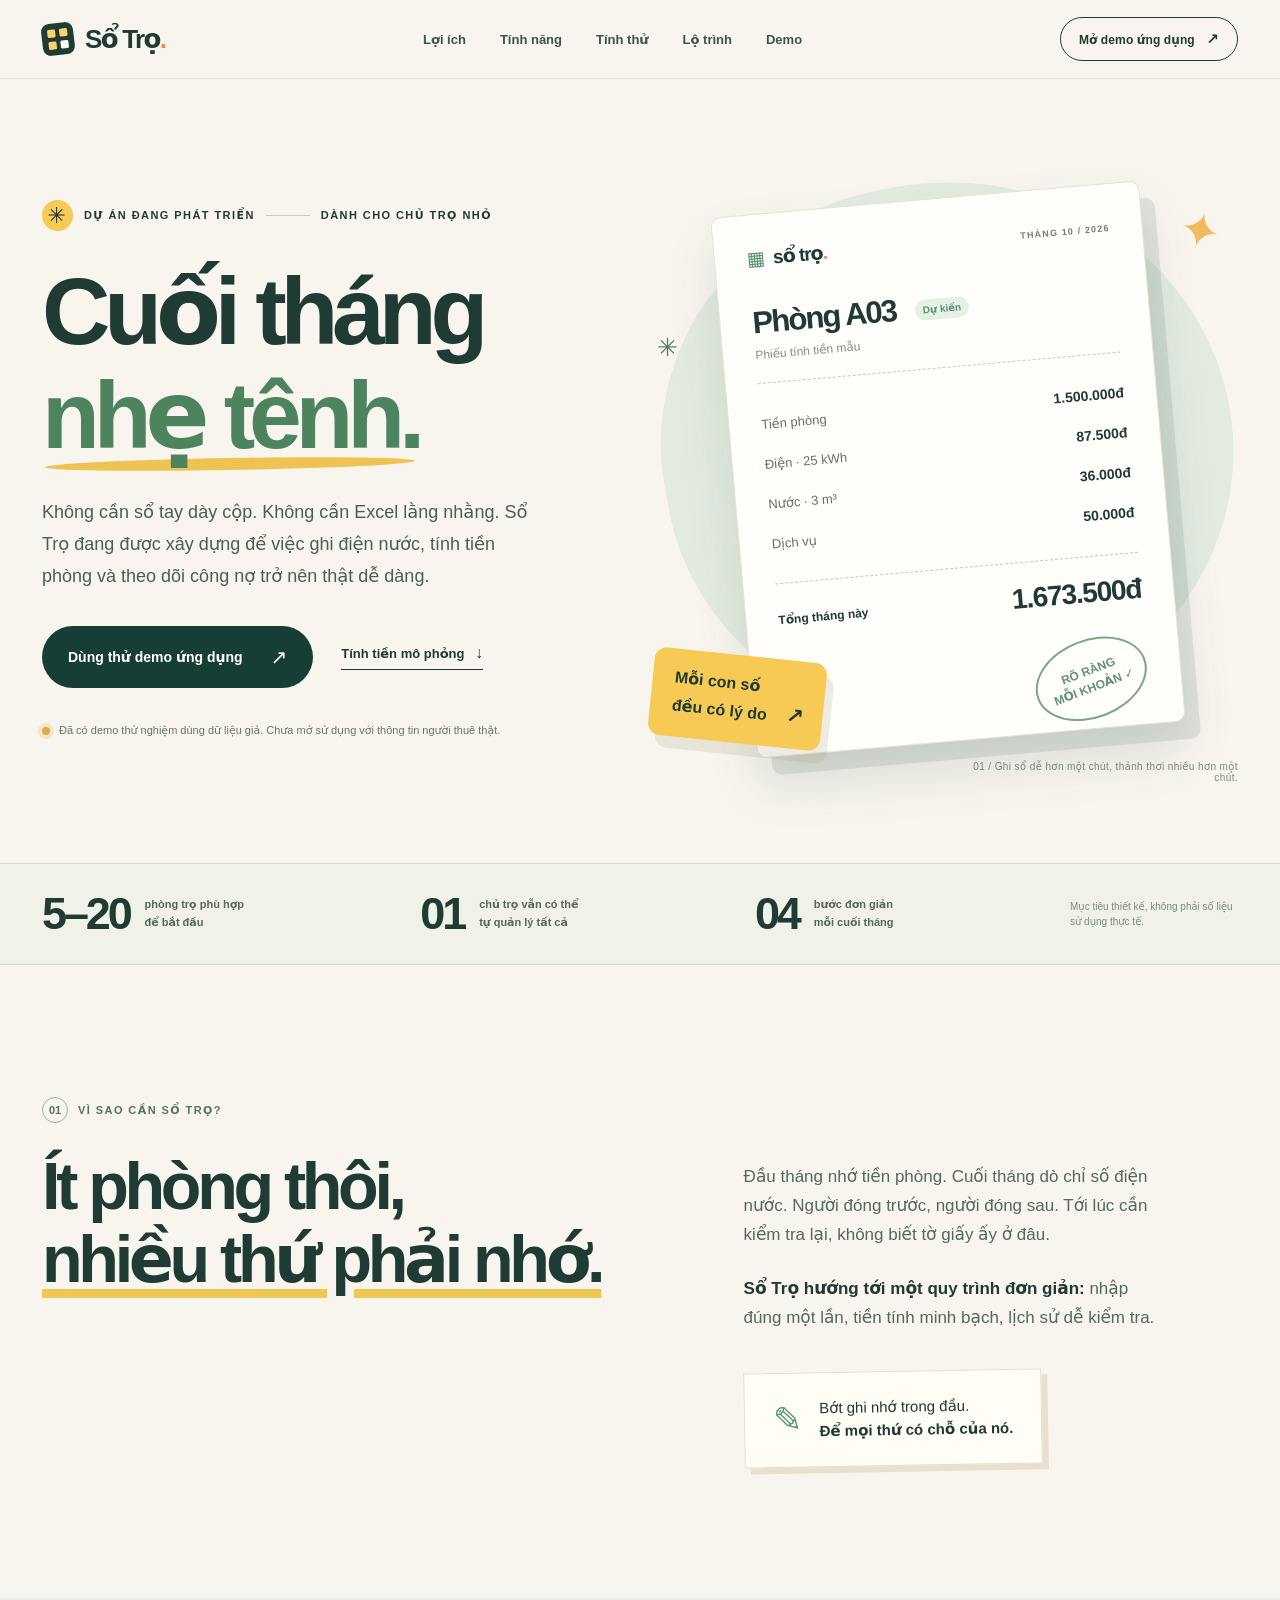
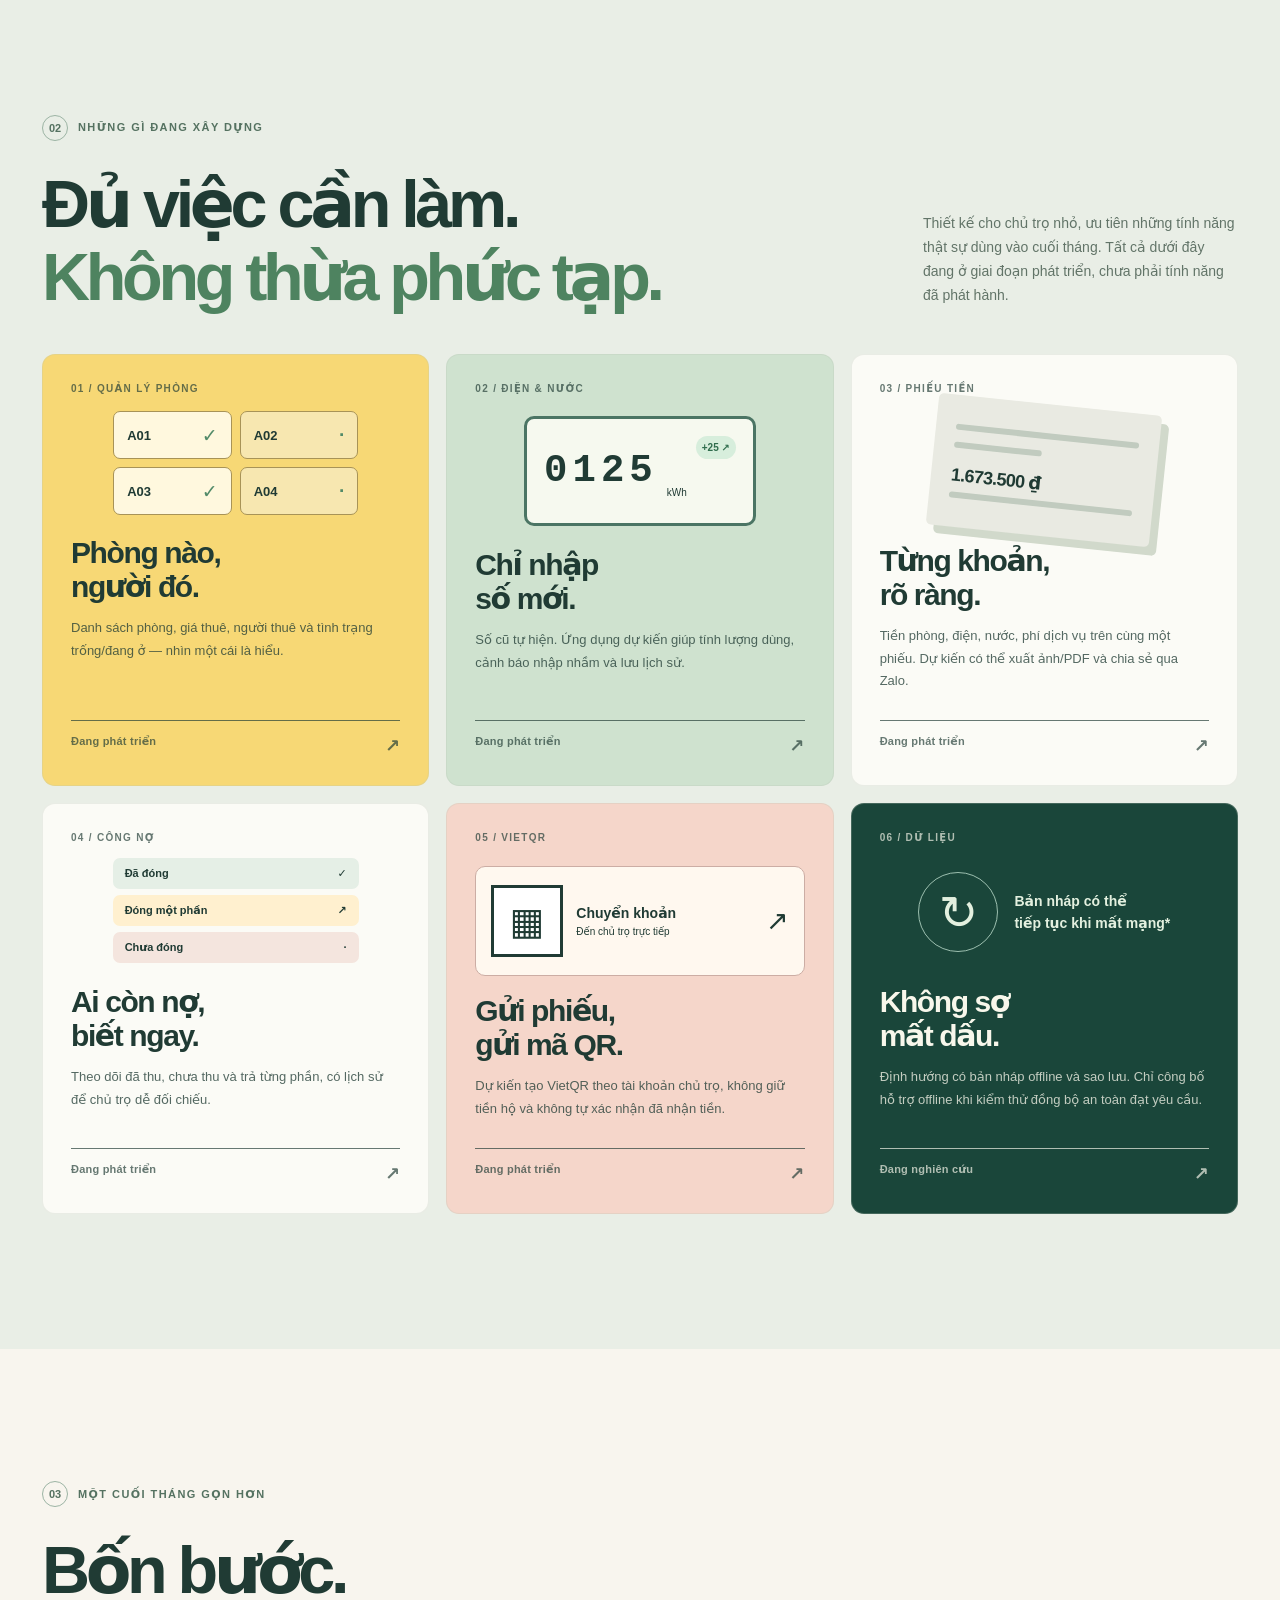
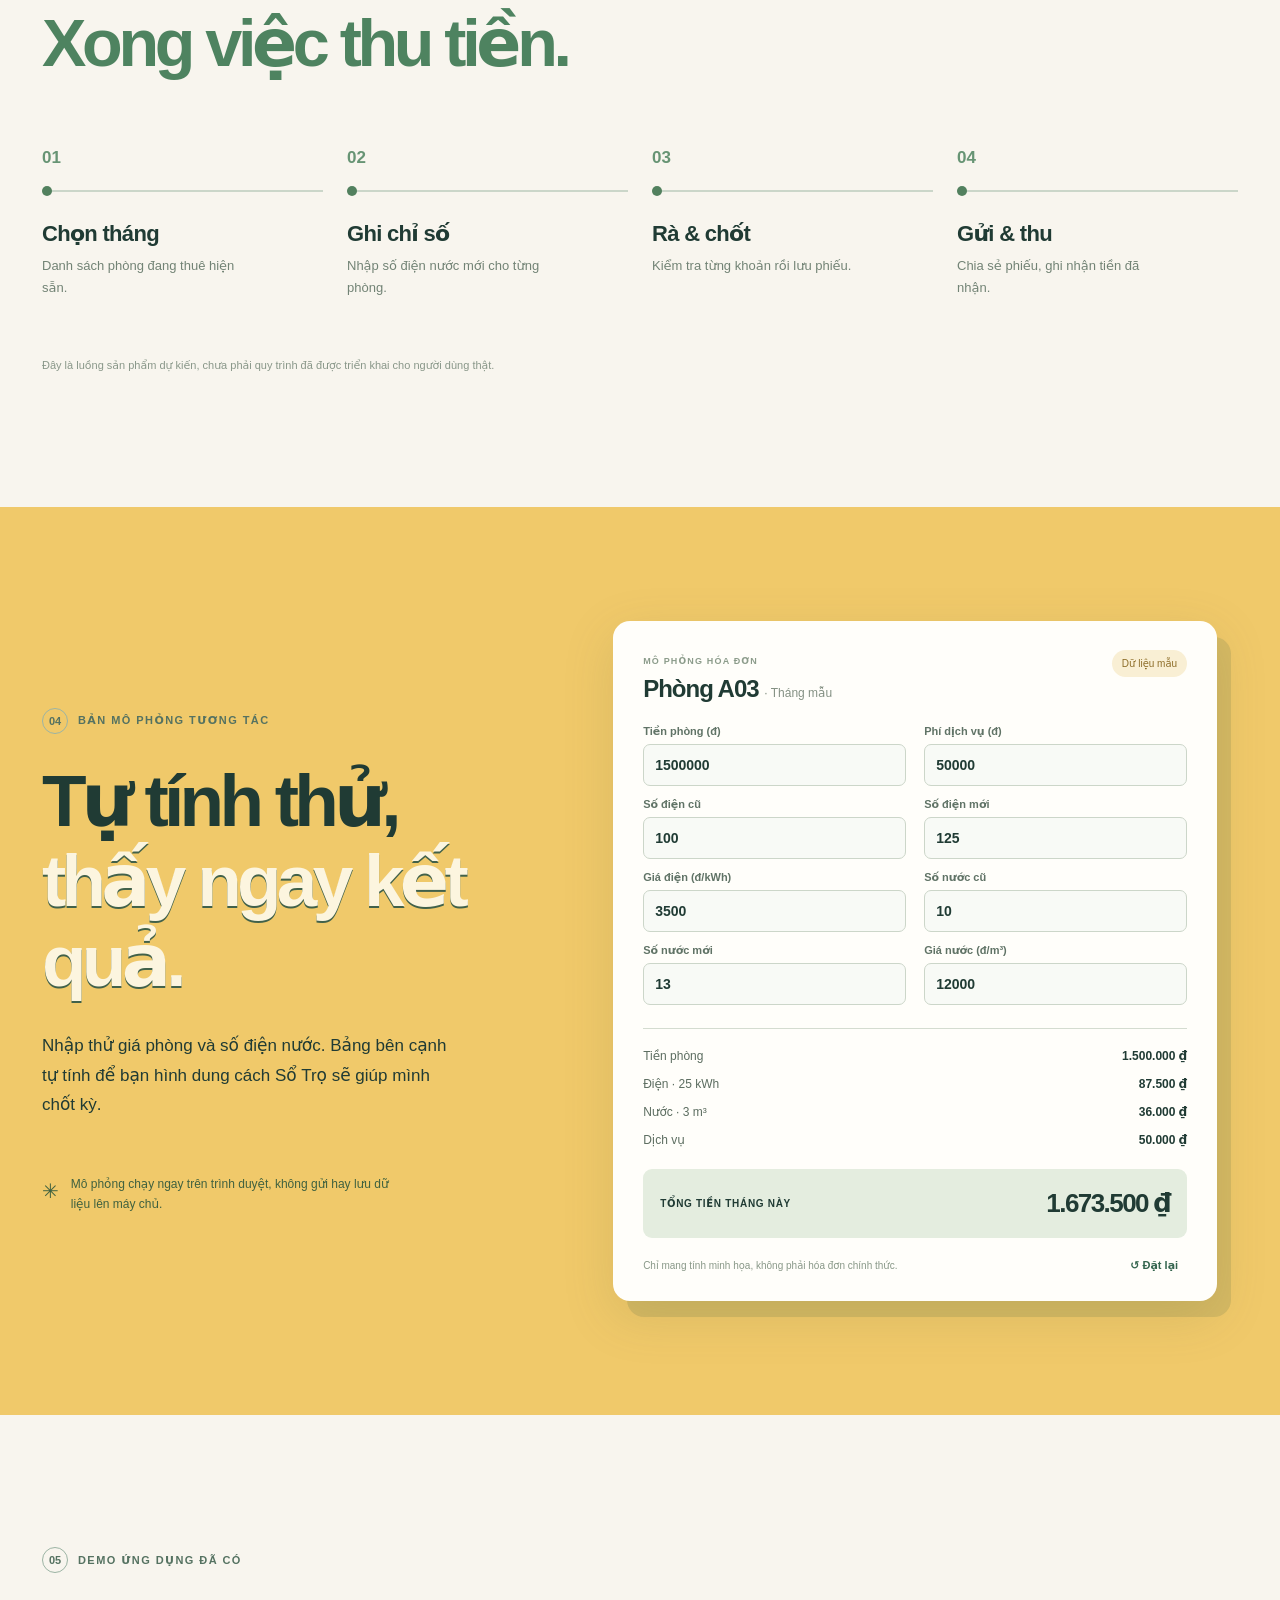
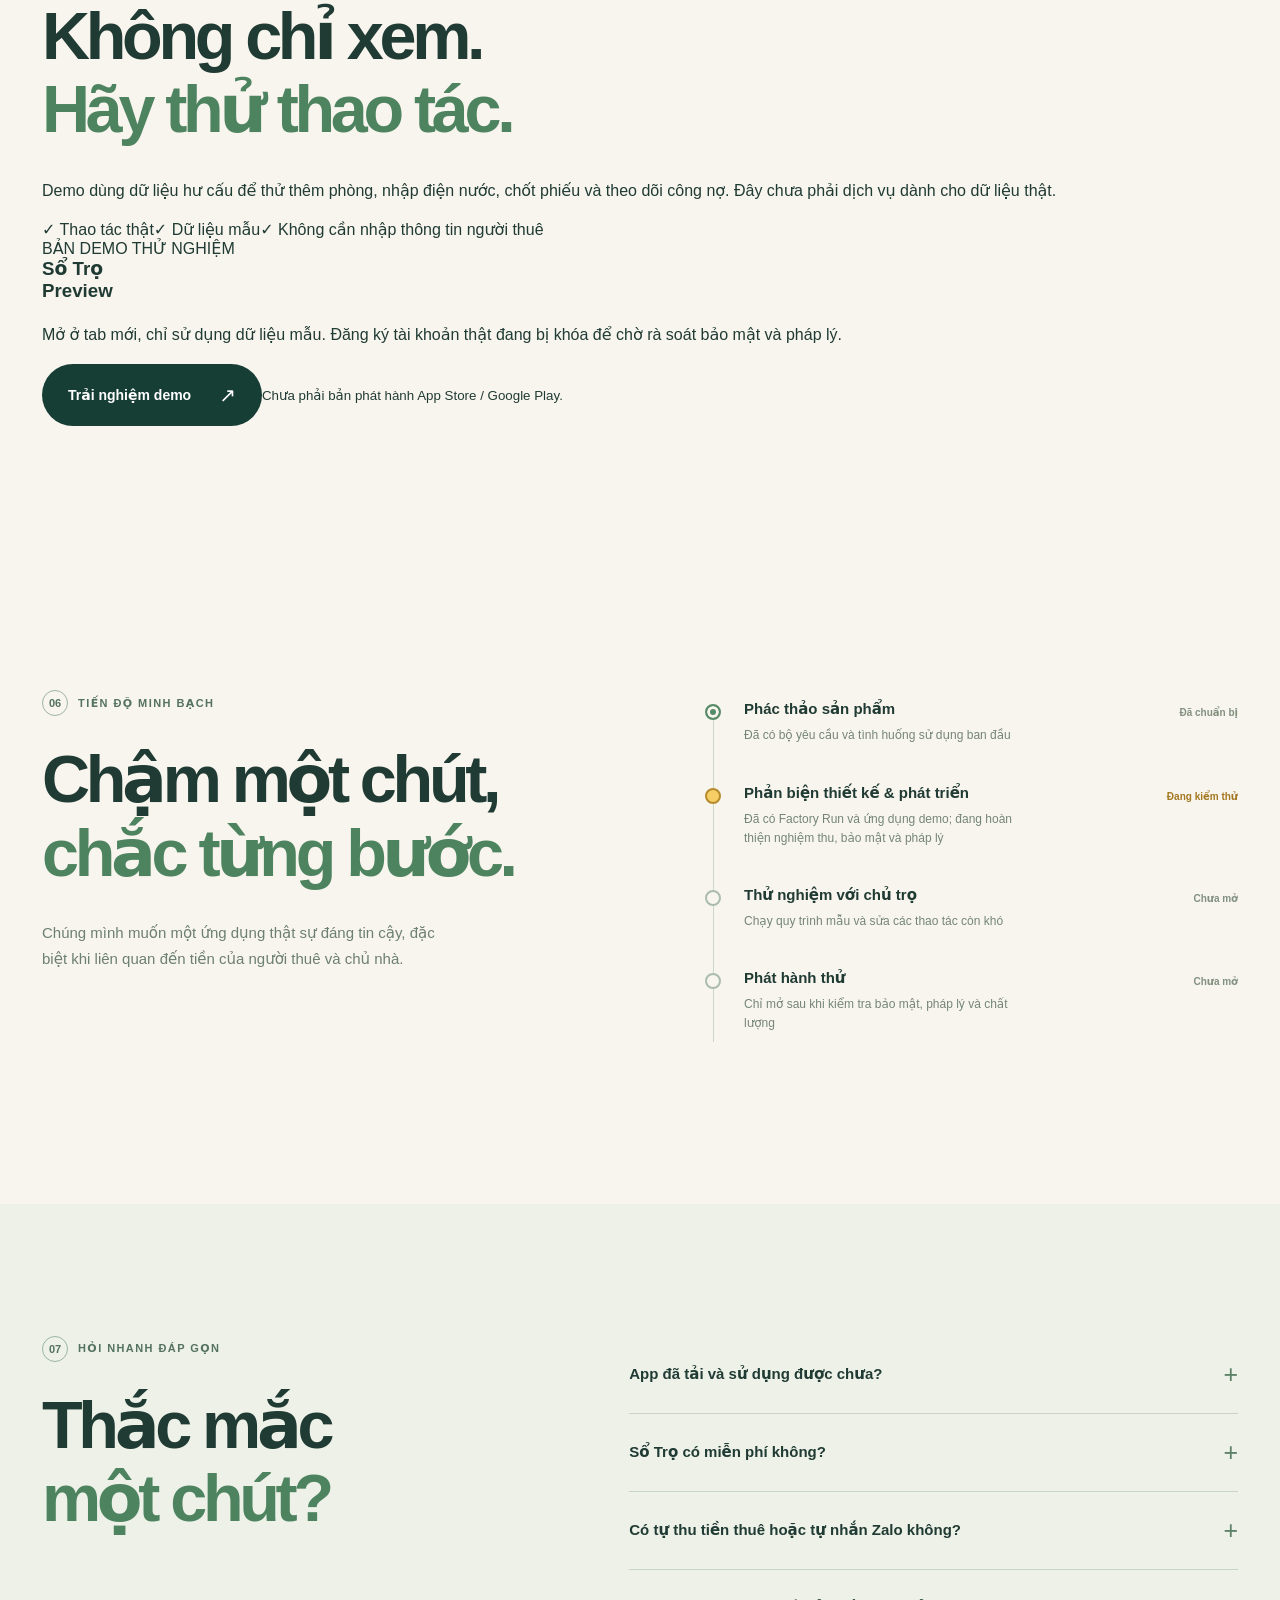
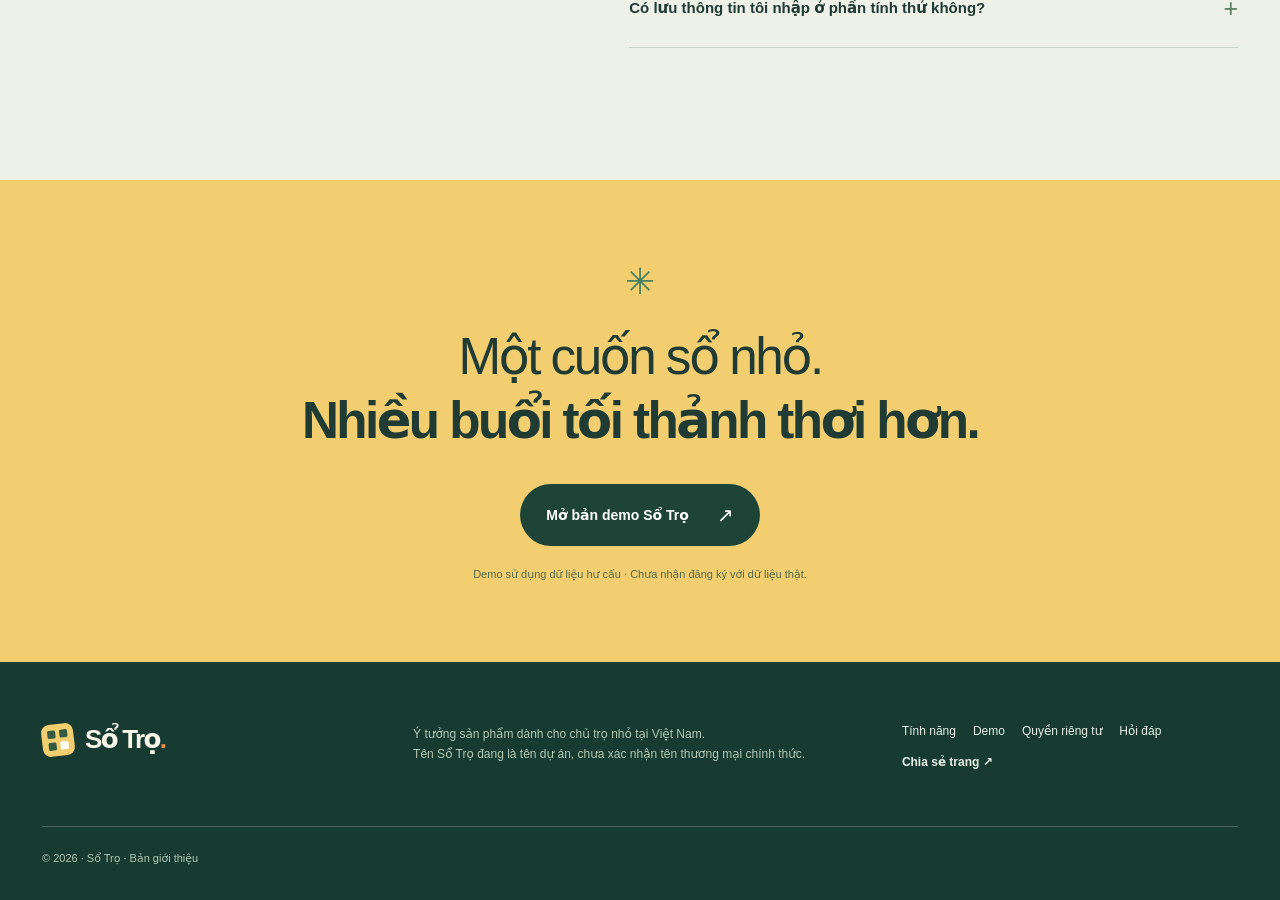
==== commit e0797569: "feat(landing): link verified Sổ Trọ preview and clarify demo-only status" ====
--- a/index.html
+++ b/index.html
@@ -27,9 +27,9 @@
         <a href="#loi-ich">Lợi ích</a>
         <a href="#tinh-nang">Tính năng</a>
         <a href="#mo-phong">Tính thử</a>
-        <a href="#lo-trinh">Lộ trình</a>
+        <a href="#lo-trinh">Lộ trình</a><a href="#dung-thu">Demo</a>
       </nav>
-      <a class="nav-cta" href="#mo-phong">Dùng bản mô phỏng <span aria-hidden="true">↗</span></a>
+      <a class="nav-cta" href="https://sotro-preview.mesflow.net/" target="_blank" rel="noopener noreferrer">Mở demo ứng dụng <span aria-hidden="true">↗</span></a>
       <button class="menu-toggle" type="button" aria-label="Mở menu" aria-expanded="false" aria-controls="main-nav"><span></span><span></span></button>
     </div>
   </header>
@@ -41,10 +41,10 @@
           <h1 id="hero-title">Cuối tháng<br><em>nhẹ tênh.</em></h1>
           <p class="hero-intro">Không cần sổ tay dày cộp. Không cần Excel lằng nhằng. Sổ Trọ đang được xây dựng để việc ghi điện nước, tính tiền phòng và theo dõi công nợ trở nên thật dễ dàng.</p>
           <div class="hero-actions">
-            <a href="#mo-phong" class="button button-primary">Thử tính tiền phòng <span aria-hidden="true">↗</span></a>
-            <a href="#tinh-nang" class="text-link">Khám phá tính năng <span aria-hidden="true">↓</span></a>
+            <a href="https://sotro-preview.mesflow.net/" class="button button-primary" target="_blank" rel="noopener noreferrer">Dùng thử demo ứng dụng <span aria-hidden="true">↗</span></a>
+            <a href="#mo-phong" class="text-link">Tính tiền mô phỏng <span aria-hidden="true">↓</span></a>
           </div>
-          <div class="hero-footnote"><span class="live-dot" aria-hidden="true"></span> Đây là trang giới thiệu & mô phỏng — ứng dụng chưa mở đăng ký sử dụng.</div>
+          <div class="hero-footnote"><span class="live-dot" aria-hidden="true"></span> Đã có demo thử nghiệm dùng dữ liệu giả. Chưa mở sử dụng với thông tin người thuê thật.</div>
         </div>
         <div class="hero-art" aria-label="Hình minh họa phiếu tính tiền nhà trọ">
           <div class="scribble scribble-one" aria-hidden="true">✦</div>
@@ -161,12 +161,18 @@
       </div>
     </section>
 
+    <section class="section demo-section" id="dung-thu" aria-labelledby="demo-title">
+      <div class="shell demo-layout">
+        <div><div class="section-kicker"><span>05</span> DEMO ỨNG DỤNG ĐÃ CÓ</div><h2 id="demo-title">Không chỉ xem.<br><em>Hãy thử thao tác.</em></h2><p>Demo dùng dữ liệu hư cấu để thử thêm phòng, nhập điện nước, chốt phiếu và theo dõi công nợ. Đây chưa phải dịch vụ dành cho dữ liệu thật.</p><div class="demo-proof"><span>✓ Thao tác thật</span><span>✓ Dữ liệu mẫu</span><span>✓ Không cần nhập thông tin người thuê</span></div></div>
+        <div class="demo-cta-card"><span class="demo-label">BẢN DEMO THỬ NGHIỆM</span><h3>Sổ Trọ<br>Preview</h3><p>Mở ở tab mới, chỉ sử dụng dữ liệu mẫu. Đăng ký tài khoản thật đang bị khóa để chờ rà soát bảo mật và pháp lý.</p><a class="button button-primary" target="_blank" rel="noopener noreferrer" href="https://sotro-preview.mesflow.net/">Trải nghiệm demo <span aria-hidden="true">↗</span></a><small>Chưa phải bản phát hành App Store / Google Play.</small></div>
+      </div>
+    </section>
     <section class="section timeline-section" id="lo-trinh">
       <div class="shell timeline-grid">
-        <div><div class="section-kicker"><span>05</span> TIẾN ĐỘ MINH BẠCH</div><h2>Chậm một chút,<br><em>chắc từng bước.</em></h2><p>Chúng mình muốn một ứng dụng thật sự đáng tin cậy, đặc biệt khi liên quan đến tiền của người thuê và chủ nhà.</p></div>
+        <div><div class="section-kicker"><span>06</span> TIẾN ĐỘ MINH BẠCH</div><h2>Chậm một chút,<br><em>chắc từng bước.</em></h2><p>Chúng mình muốn một ứng dụng thật sự đáng tin cậy, đặc biệt khi liên quan đến tiền của người thuê và chủ nhà.</p></div>
         <ol class="timeline">
           <li class="done"><span class="timeline-dot"></span><div><strong>Phác thảo sản phẩm</strong><span>Đã có bộ yêu cầu và tình huống sử dụng ban đầu</span></div><b>Đã chuẩn bị</b></li>
-          <li class="active"><span class="timeline-dot"></span><div><strong>Phản biện thiết kế & phát triển</strong><span>Rà soát quy tắc tính tiền, dữ liệu và trải nghiệm sử dụng</span></div><b>Đang thực hiện</b></li>
+          <li class="active"><span class="timeline-dot"></span><div><strong>Phản biện thiết kế & phát triển</strong><span>Đã có Factory Run và ứng dụng demo; đang hoàn thiện nghiệm thu, bảo mật và pháp lý</span></div><b>Đang kiểm thử</b></li>
           <li><span class="timeline-dot"></span><div><strong>Thử nghiệm với chủ trọ</strong><span>Chạy quy trình mẫu và sửa các thao tác còn khó</span></div><b>Chưa mở</b></li>
           <li><span class="timeline-dot"></span><div><strong>Phát hành thử</strong><span>Chỉ mở sau khi kiểm tra bảo mật, pháp lý và chất lượng</span></div><b>Chưa mở</b></li>
         </ol>
@@ -175,9 +181,9 @@
 
     <section class="section faq-section" id="hoi-dap">
       <div class="shell faq-grid">
-        <div><div class="section-kicker"><span>06</span> HỎI NHANH ĐÁP GỌN</div><h2>Thắc mắc<br><em>một chút?</em></h2></div>
+        <div><div class="section-kicker"><span>07</span> HỎI NHANH ĐÁP GỌN</div><h2>Thắc mắc<br><em>một chút?</em></h2></div>
         <div class="faq-list">
-          <details><summary>App đã tải và sử dụng được chưa?<span>+</span></summary><p>Chưa. Đây là trang giới thiệu tính năng dự kiến và bản tính tiền mô phỏng. Sổ Trọ đang được phát triển, chưa công bố bản phát hành.</p></details>
+          <details><summary>App đã tải và sử dụng được chưa?<span>+</span></summary><p>Chưa. Đã có bản demo thử nghiệm tại sotro-preview.mesflow.net. Demo chỉ có dữ liệu giả; chưa mở đăng ký tài khoản hay sử dụng với thông tin người thuê thật.</p></details>
           <details><summary>Sổ Trọ có miễn phí không?<span>+</span></summary><p>Giá và gói sử dụng chưa được quyết định. Chúng mình đang đánh giá mô hình miễn phí cho số phòng ít và nâng cấp khi cần nhiều tính năng hơn.</p></details>
           <details><summary>Có tự thu tiền thuê hoặc tự nhắn Zalo không?<span>+</span></summary><p>Không trong phiên bản đầu. Định hướng là tạo phiếu, chia sẻ thủ công, cung cấp VietQR chuyển trực tiếp về tài khoản chủ trọ, sau đó chủ trọ xác nhận đã nhận tiền.</p></details>
           <details><summary>Có lưu thông tin tôi nhập ở phần tính thử không?<span>+</span></summary><p>Không. Bộ tính thử sử dụng JavaScript chạy cục bộ, không gửi dữ liệu lên server, không dùng cookies theo dõi hoặc công cụ phân tích trong landing này.</p></details>
@@ -189,8 +195,8 @@
       <div class="shell closing-inner">
         <div class="closing-star" aria-hidden="true">✳</div>
         <p>Một cuốn sổ nhỏ.<br><strong>Nhiều buổi tối thảnh thơi hơn.</strong></p>
-        <a class="button button-dark" href="#mo-phong">Thử mô phỏng miễn phí <span aria-hidden="true">↗</span></a>
-        <div class="closing-tiny">Đang phát triển · Chưa nhận đăng ký hoặc lưu dữ liệu khách hàng.</div>
+        <a class="button button-dark" href="https://sotro-preview.mesflow.net/" target="_blank" rel="noopener noreferrer">Mở bản demo Sổ Trọ <span aria-hidden="true">↗</span></a>
+        <div class="closing-tiny">Demo sử dụng dữ liệu hư cấu · Chưa nhận đăng ký với dữ liệu thật.</div>
       </div>
     </section>
   </main>
@@ -198,7 +204,7 @@
     <div class="shell footer-inner">
       <a class="brand" href="#top"><span class="brand-icon" aria-hidden="true"><span></span><span></span><span></span><span></span></span><span>Sổ Trọ<span class="brand-dot">.</span></span></a>
       <p>Ý tưởng sản phẩm dành cho chủ trọ nhỏ tại Việt Nam.<br>Tên Sổ Trọ đang là tên dự án, chưa xác nhận tên thương mại chính thức.</p>
-      <div class="footer-actions"><a href="#tinh-nang">Tính năng</a><a href="#hoi-dap">Hỏi đáp</a><button type="button" id="share" class="footer-share">Chia sẻ trang ↗</button></div>
+      <div class="footer-actions"><a href="#tinh-nang">Tính năng</a><a href="#dung-thu">Demo</a><a href="./quyen-rieng-tu.html">Quyền riêng tư</a><a href="#hoi-dap">Hỏi đáp</a><button type="button" id="share" class="footer-share">Chia sẻ trang ↗</button></div>
       <span class="footer-copyright">© 2026 · Sổ Trọ · Bản giới thiệu</span>
     </div>
   </footer>
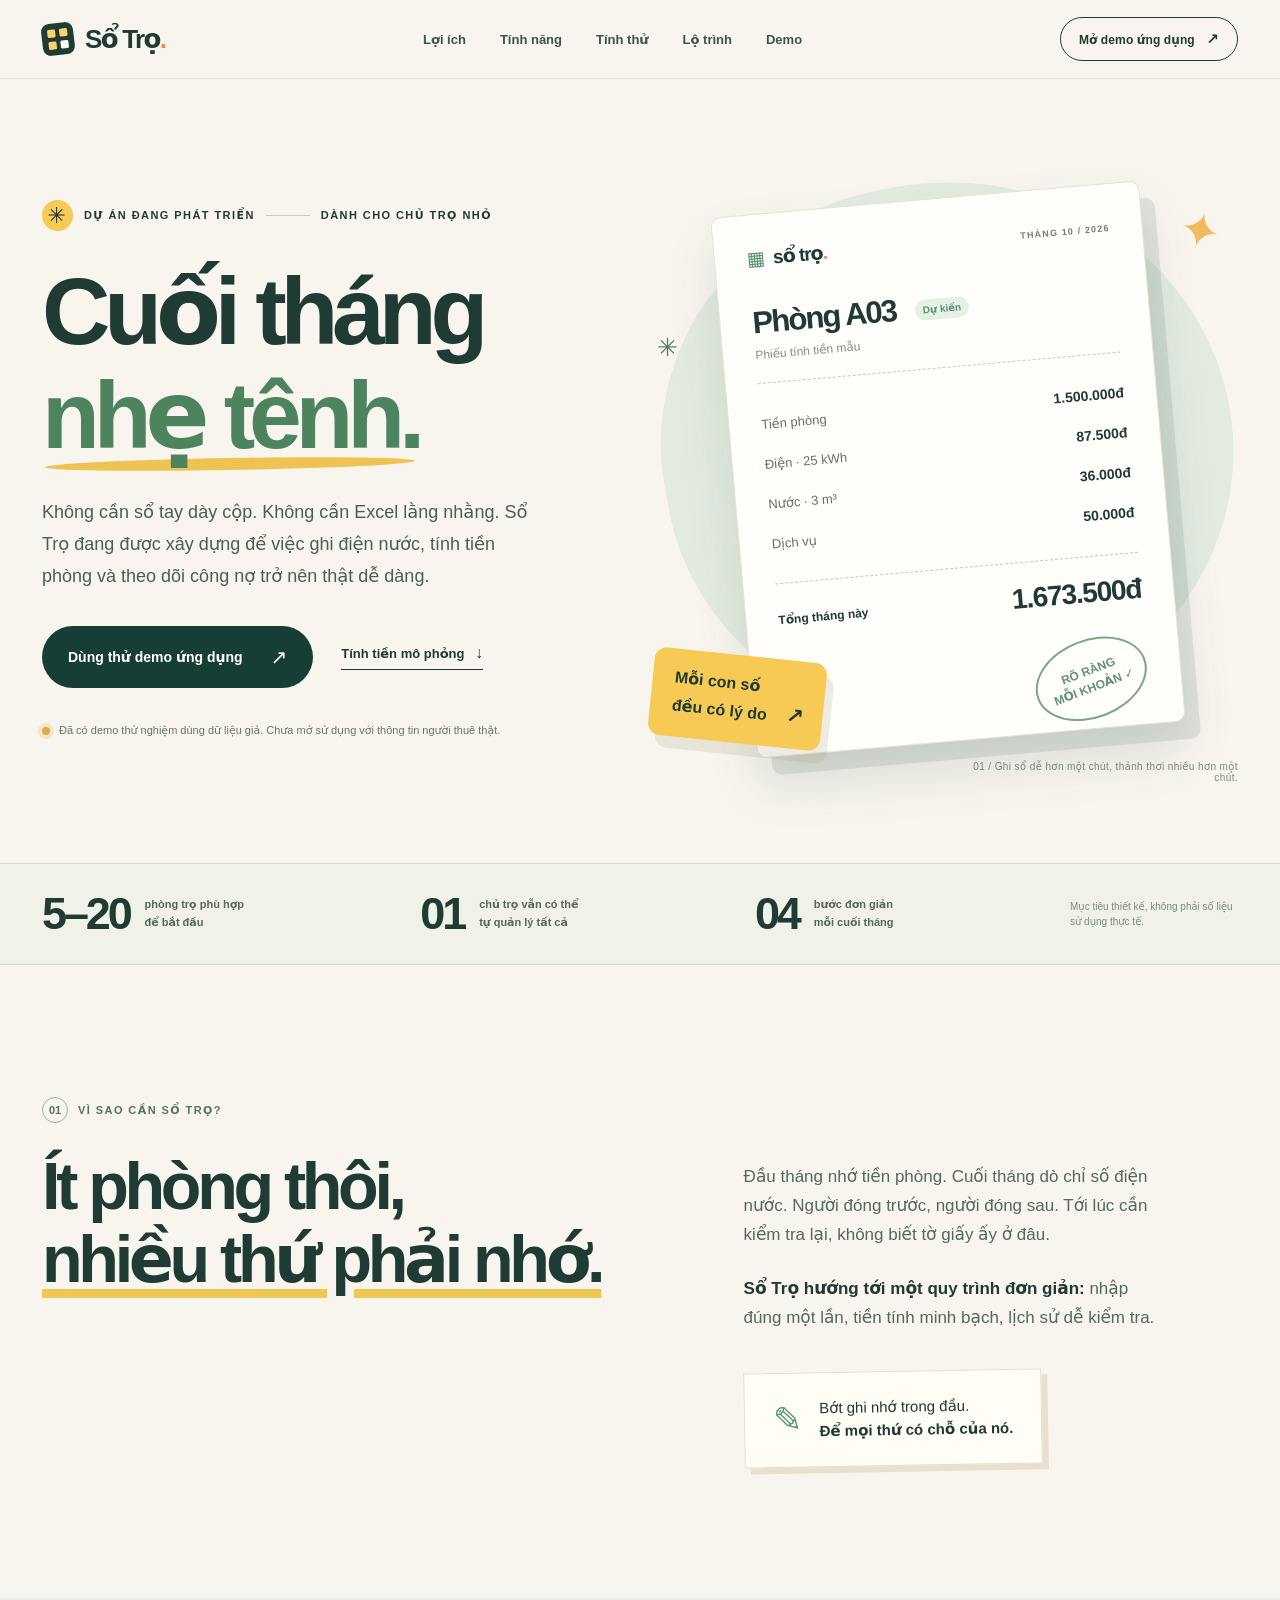
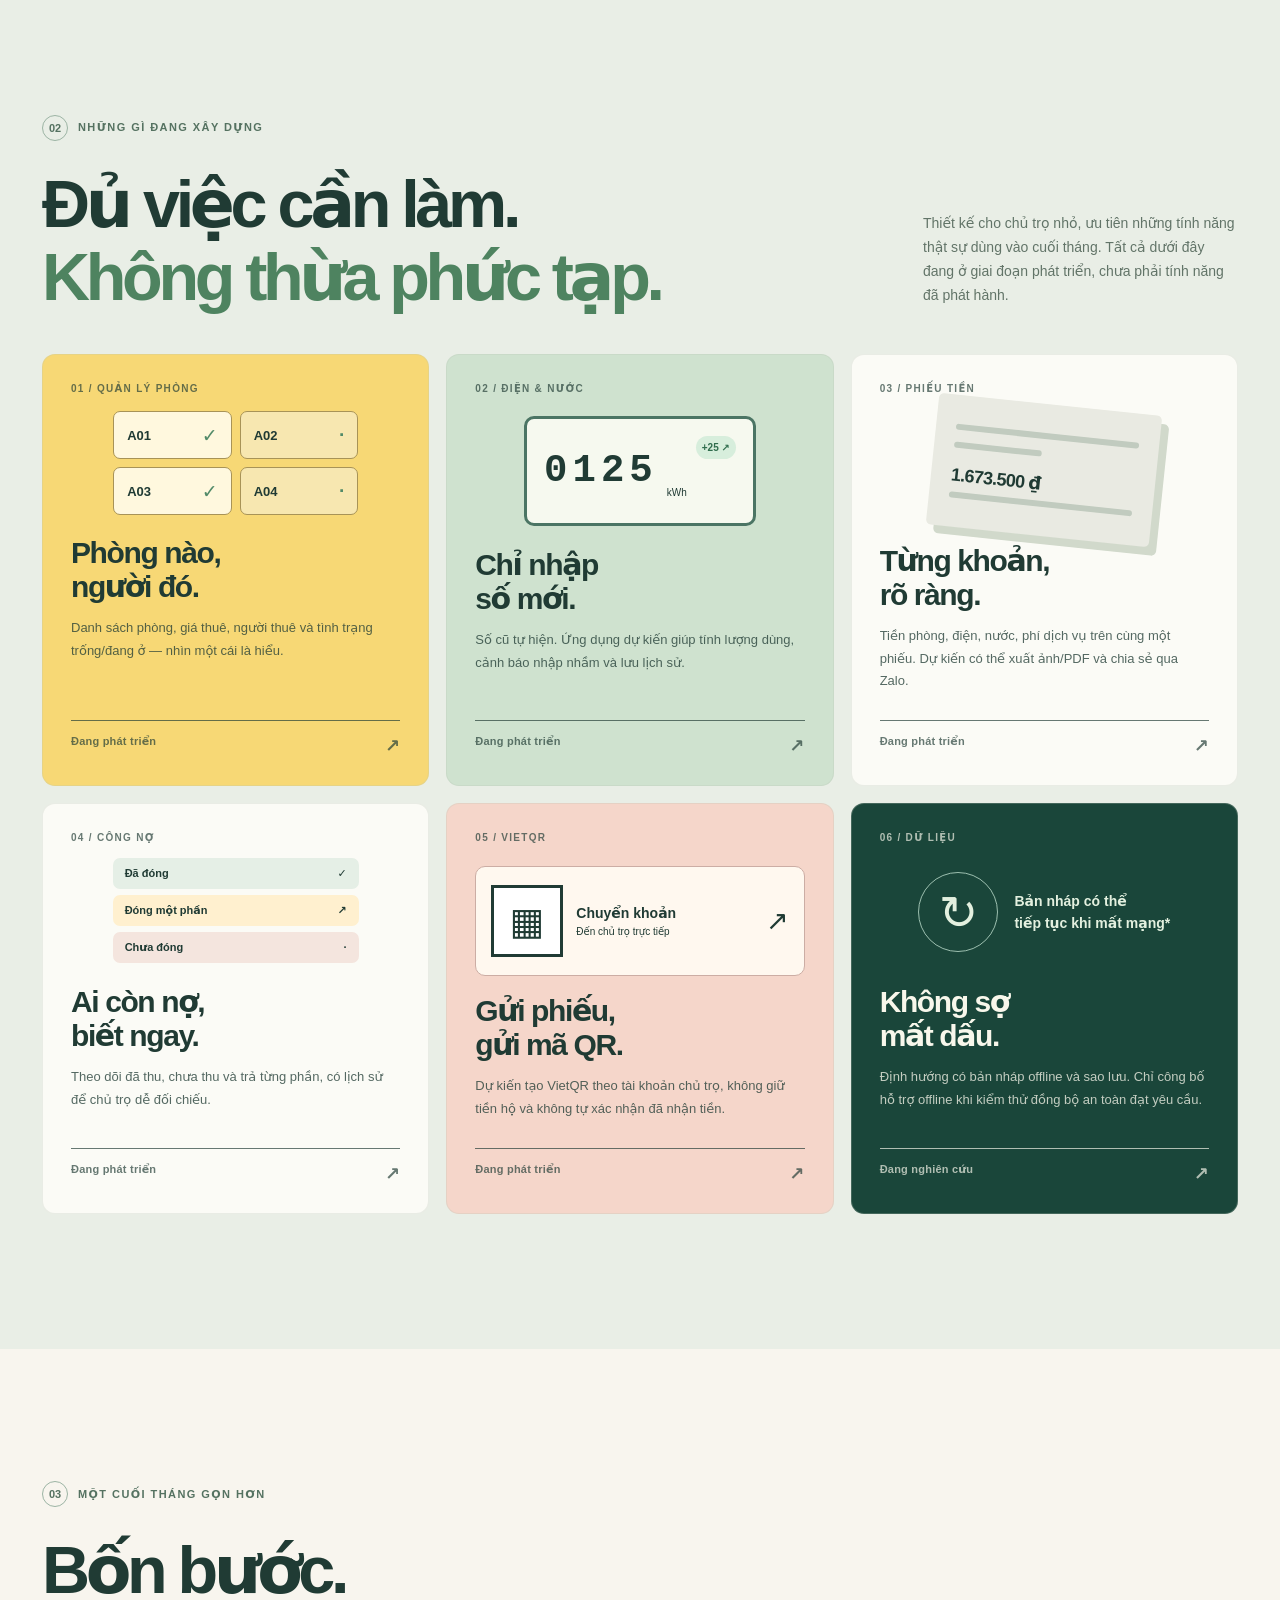
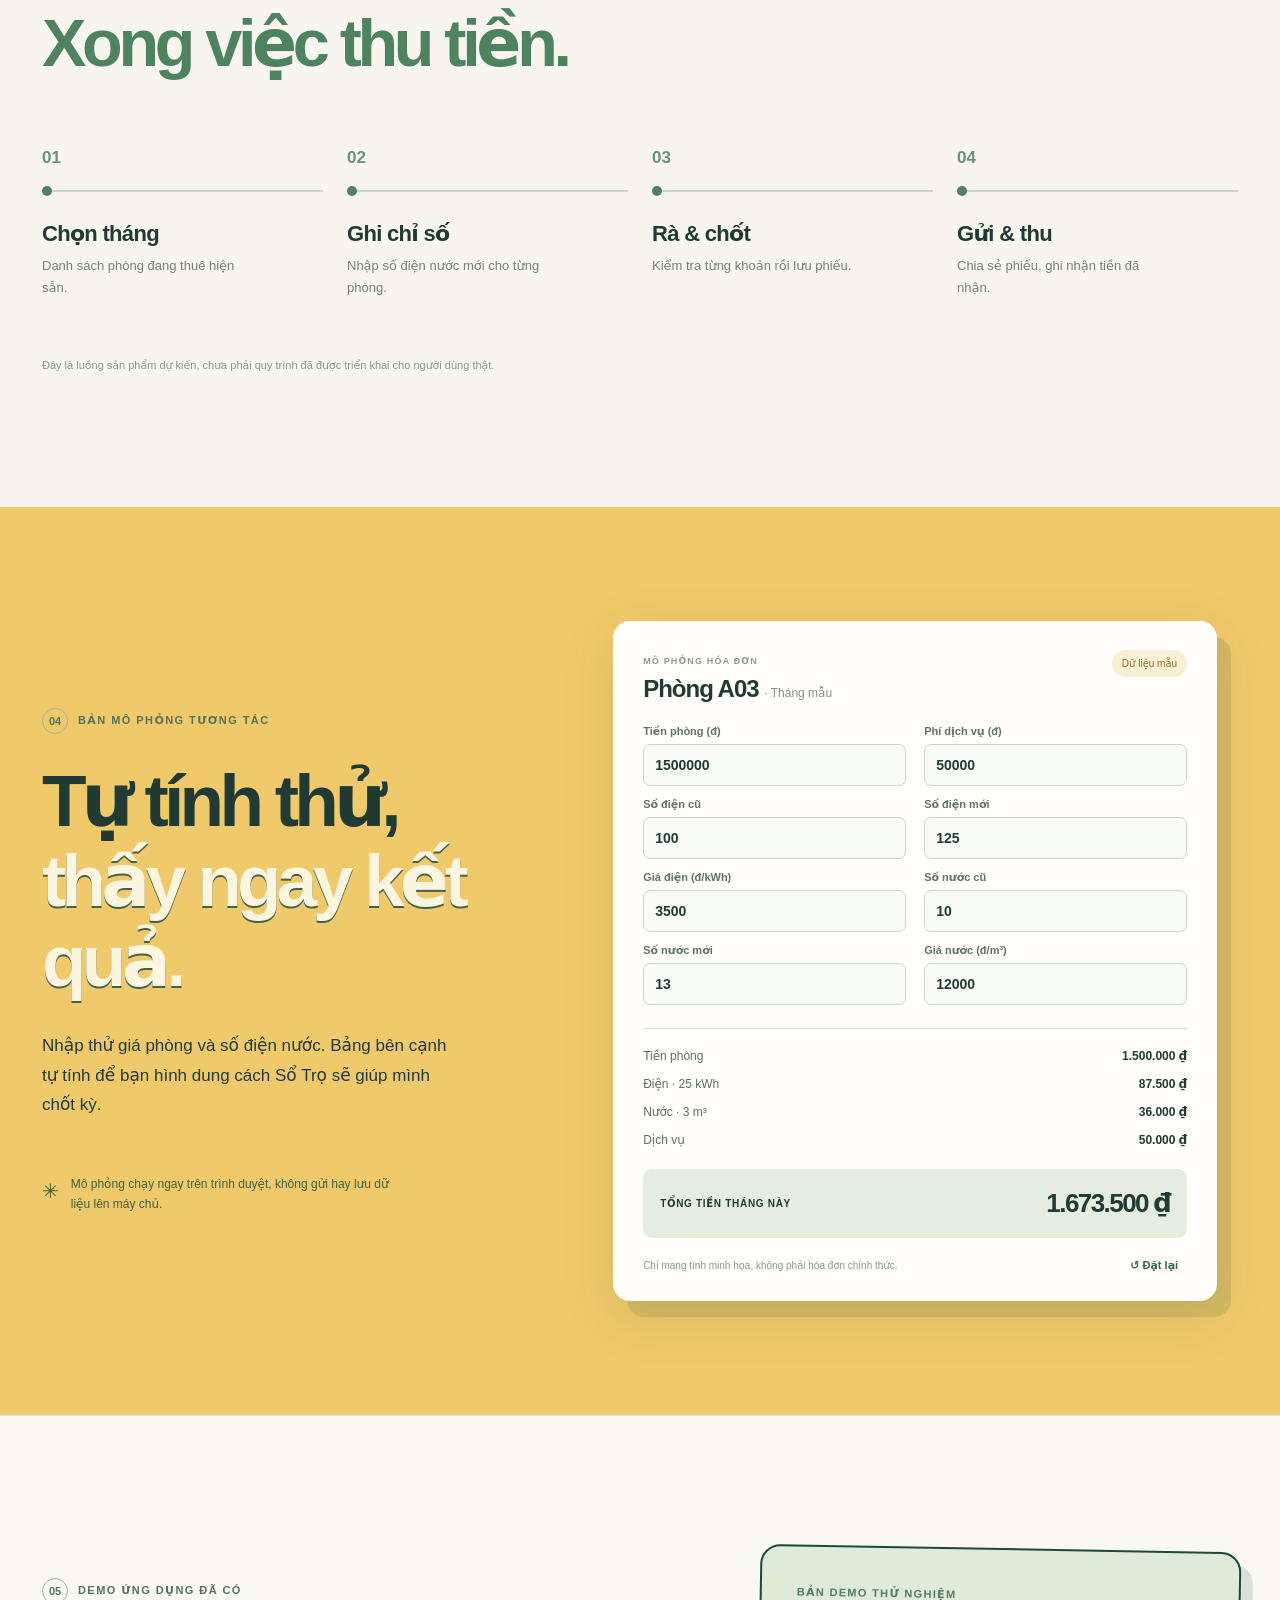
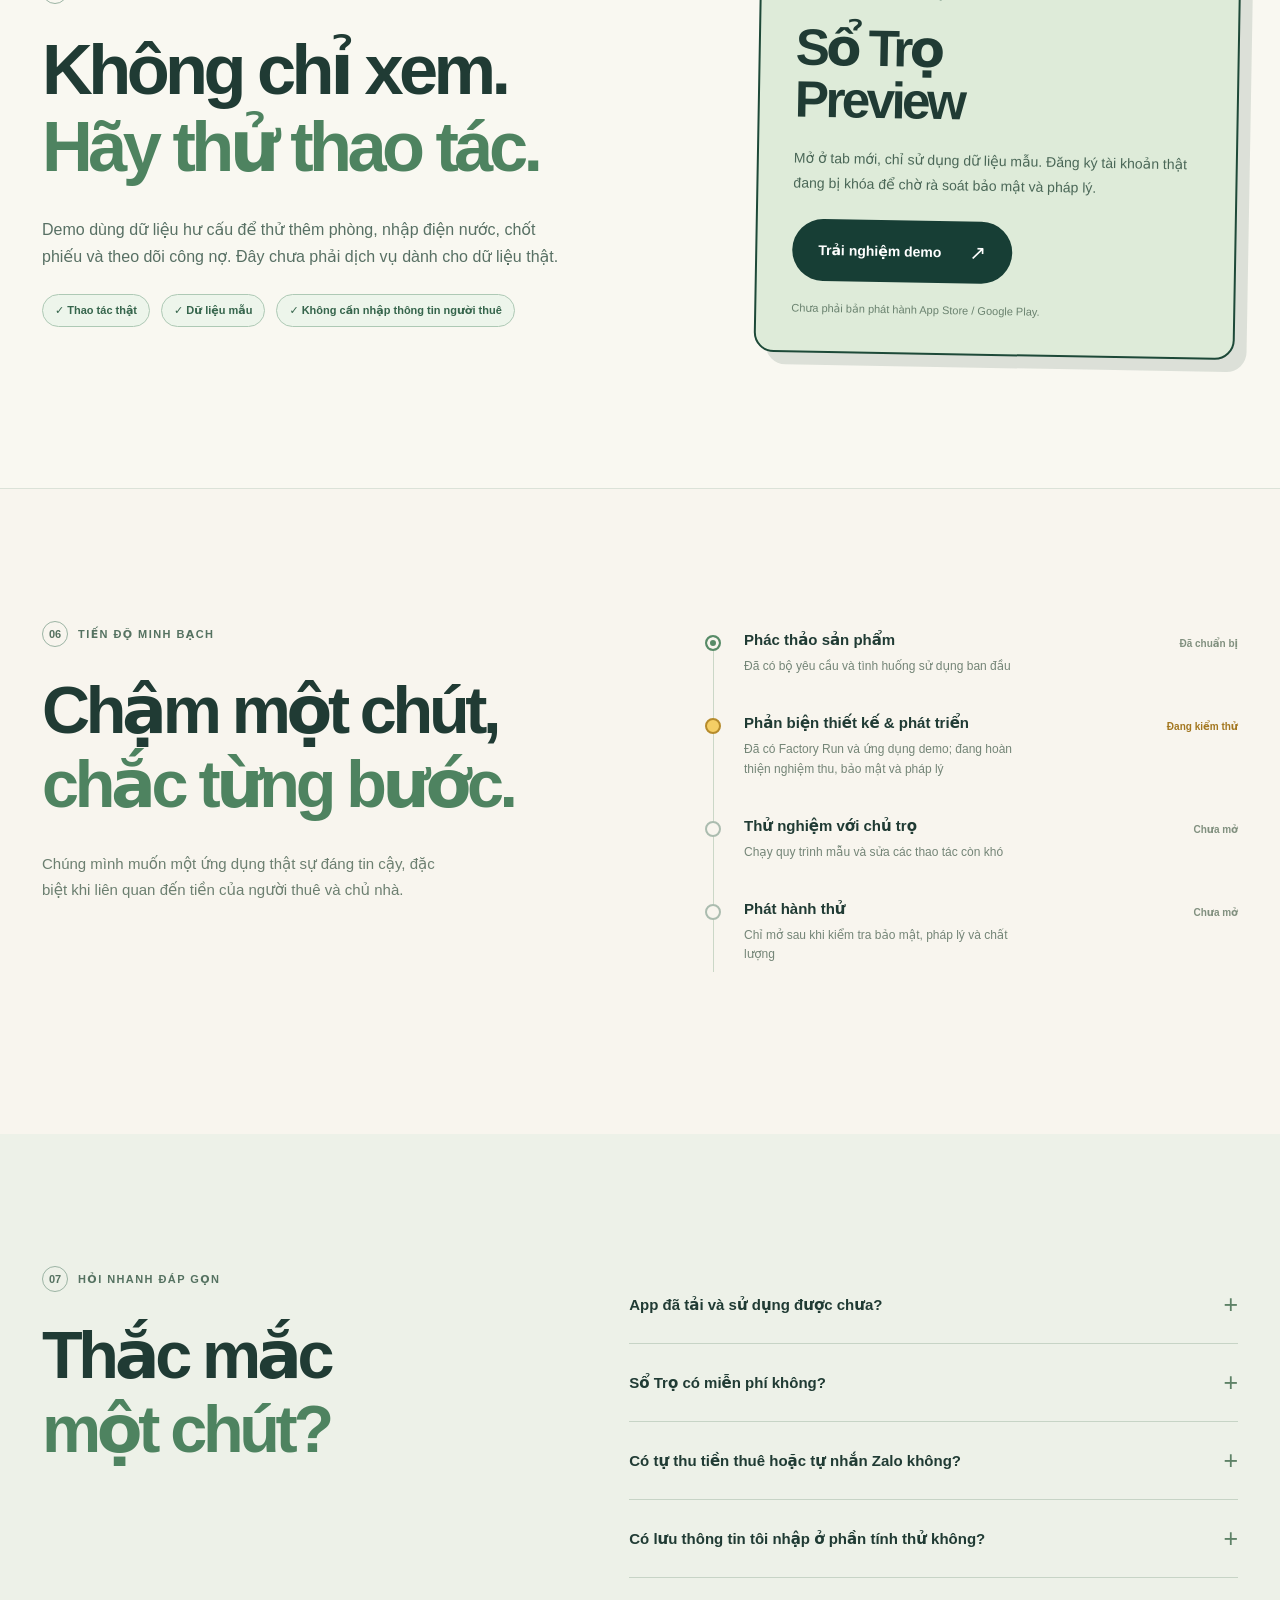
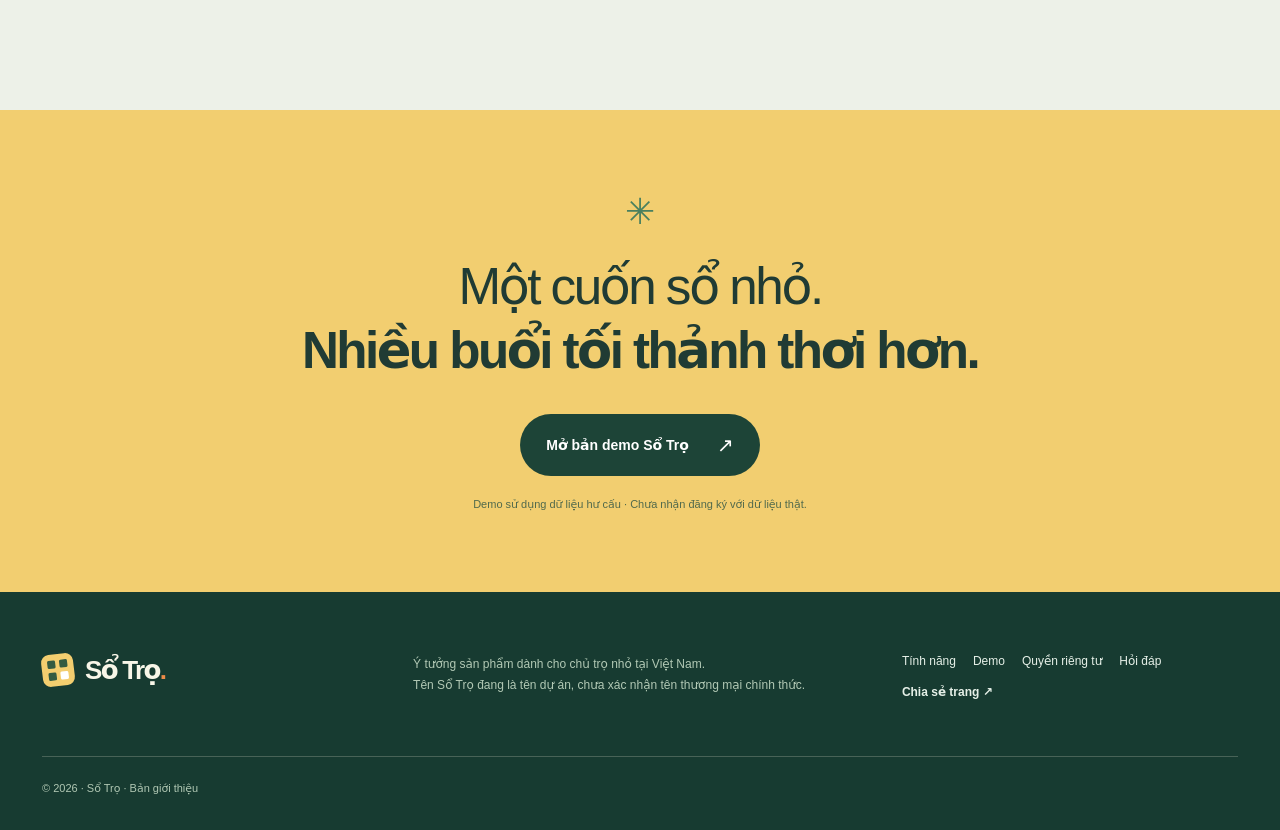
==== commit 17d7f9df: "domain: canonical, OG, sitemap and CNAME for sotro.mesflow.net (#24) Merge only after sotro.mesflow." ====
--- a/index.html
+++ b/index.html
@@ -9,8 +9,8 @@
   <meta property="og:locale" content="vi_VN">
   <meta property="og:title" content="Sổ Trọ — Cuối tháng nhẹ tênh">
   <meta property="og:description" content="Ghi số điện nước. Tính tiền rõ ràng. Theo dõi ai đã đóng. Khám phá dự án Sổ Trọ dành cho chủ nhà trọ nhỏ.">
-  <meta property="og:image" content="https://hungtranbkit.github.io/so-tro-landing/og-card.svg">
-  <link rel="canonical" href="https://hungtranbkit.github.io/so-tro-landing/">
+  <meta property="og:image" content="https://sotro.mesflow.net/og-card.svg">
+  <link rel="canonical" href="https://sotro.mesflow.net/">
   <link rel="icon" type="image/svg+xml" href="./favicon.svg">
   <link rel="stylesheet" href="./styles.css">
   <title>Sổ Trọ — Cuối tháng nhẹ tênh</title>
--- a/styles.css
+++ b/styles.css
@@ -1 +1,24 @@
-:root{--cream:#f8f5ee;--ink:#203b34;--muted:#607268;--line:#dddcd1;--yellow:#f6ca55;--sage:#dce9d8;--peach:#f6d5c6;--white:#fffefa;--forest:#173e35;--green:#276a52;--radius:18px}*{box-sizing:border-box}html{scroll-behavior:smooth;scroll-padding-top:80px}body{margin:0;background:var(--cream);color:var(--ink);font-family:Arial,"Helvetica Neue",system-ui,sans-serif;-webkit-font-smoothing:antialiased}button,input{font:inherit}button{cursor:pointer}a{color:inherit;text-decoration:none}p{line-height:1.72}::selection{background:var(--yellow);color:var(--ink)}.shell{width:min(1200px,calc(100% - 84px));margin:auto}.skip-link{position:absolute;left:18px;top:-80px;z-index:100;background:#fff;padding:14px;border:2px solid var(--ink)}.skip-link:focus{top:8px}.site-header{position:sticky;top:0;z-index:30;background:rgba(248,245,238,.95);backdrop-filter:blur(14px);border-bottom:1px solid #e8e4db}.nav-shell{display:flex;align-items:center;justify-content:space-between;gap:25px;height:78px}.brand{display:inline-flex;align-items:center;gap:11px;white-space:nowrap;font-size:26px;font-weight:900;letter-spacing:-1.7px}.brand-dot{color:#ed8b48}.brand-icon{position:relative;display:grid;grid-template-columns:repeat(2,8px);grid-template-rows:repeat(2,8px);gap:4px;width:32px;height:32px;align-content:center;justify-content:center;background:var(--ink);border-radius:8px;transform:rotate(-7deg)}.brand-icon span{width:8px;height:8px;background:#fbd46c;border-radius:1.5px}.brand-icon span:nth-child(4){background:#fffef7}.top-nav{display:flex;gap:34px;font-size:13px;font-weight:750}.top-nav a{color:#3c554a;transition:color .2s}.top-nav a:hover,.footer-actions a:hover{text-decoration:underline;text-underline-offset:5px}.nav-cta{font-size:12px;letter-spacing:.01em;border:1.5px solid var(--ink);border-radius:50px;padding:12px 18px;font-weight:800;transition:background .2s,color .2s}.nav-cta:hover{background:var(--ink);color:white}.nav-cta span{margin-left:8px;font-size:15px}.menu-toggle{display:none}.hero{overflow:hidden;position:relative;padding:93px 0 96px}.hero-grid{display:grid;grid-template-columns:1fr 1.02fr;gap:46px;align-items:center}.eyebrow,.section-kicker,.feature-index,.calc-overline{font-size:11px;font-weight:800;letter-spacing:.13em}.eyebrow{display:flex;align-items:center;gap:11px;white-space:nowrap}.eyebrow-symbol{display:inline-grid;place-items:center;width:31px;height:31px;background:var(--yellow);border-radius:50%;font-size:22px;color:var(--ink)}.eyebrow-line{height:1px;flex:1;background:#c7d0bf;max-width:44px}h1,h2,h3,p{margin-top:0}h1,h2{font-weight:900;letter-spacing:-.065em;line-height:1.1}h1{font-size:clamp(73px,7.4vw,115px);margin:28px 0 29px}h1 em,h2 em{font-style:normal;color:#4e8360}h1 em{position:relative;display:inline-block}h1 em:after{content:"";position:absolute;bottom:-3px;left:3px;width:98%;height:12px;background:#efc351;z-index:-1;border-radius:50%;transform:rotate(-1deg)}.hero-intro{max-width:495px;color:#4b5e53;font-size:18px;line-height:1.78;margin-bottom:34px}.hero-actions{display:flex;align-items:center;gap:28px;flex-wrap:wrap}.button{border:0;display:inline-flex;align-items:center;justify-content:center;gap:28px;font-weight:800;border-radius:999px;padding:19px 26px;min-height:58px;font-size:14px;transition:transform .2s,box-shadow .2s,background .2s}.button:hover{transform:translateY(-3px);box-shadow:0 10px 24px #122e2627}.button span{font-size:20px;font-weight:500}.button-primary{background:var(--forest);color:white}.text-link{font-weight:800;font-size:13px;border-bottom:1.5px solid var(--ink);padding-bottom:7px;white-space:nowrap}.text-link span{font-size:16px;margin-left:7px}.hero-footnote{display:flex;align-items:center;gap:9px;color:#687569;font-size:11px;margin-top:34px;line-height:1.5}.live-dot{width:8px;height:8px;flex:0 0 8px;border-radius:50%;background:#e0aa4b;box-shadow:0 0 0 4px #f5e6c9}.hero-art{position:relative;min-height:595px;display:flex;align-items:center;justify-content:center}.art-circle{position:absolute;width:570px;height:540px;border-radius:48% 52% 50% 50%;background:#e3ebe0;transform:rotate(-10deg);top:10px;left:50%;translate:-50% 0}.receipt-card{position:relative;z-index:1;width:min(430px,89%);padding:32px 32px 25px;background:var(--white);border:1px solid #e2e4d7;border-radius:10px;box-shadow:14px 18px 0 #193e351a,0 28px 50px #264b3e22;transform:rotate(-5deg);transition:transform .3s}.receipt-card:hover{transform:rotate(-2deg) translateY(-6px)}.receipt-top,.receipt-line,.receipt-total{display:flex;align-items:center;justify-content:space-between}.receipt-top{margin-bottom:35px}.receipt-mini-brand{font-size:19px;letter-spacing:-1px;font-weight:900}.mini-mark{color:#528d68;margin-right:5px}.receipt-month{font-size:9px;font-weight:800;letter-spacing:.13em;color:#6d8271}.receipt-room{font-size:31px;letter-spacing:-.06em;font-weight:900}.receipt-status{display:inline-block;margin-left:12px;color:#5d8d73;background:#e5f1e5;font-size:10px;letter-spacing:0;border-radius:30px;padding:5px 8px;vertical-align:middle}.receipt-subtitle{margin:7px 0 21px;font-size:12px;color:#829083}.receipt-rule{height:1px;border-top:1px dashed #c1cbbc;margin:20px 0}.receipt-line{font-size:13px;padding:12px 0;color:#607367}.receipt-line strong{font-size:14px;color:var(--ink)}.receipt-total span{font-size:12px;font-weight:800}.receipt-total strong{font-size:28px;letter-spacing:-1.2px}.receipt-stamp{border:2px solid #7aa786;color:#639472;border-radius:50%;width:115px;height:79px;display:grid;place-items:center;text-align:center;font-size:12px;line-height:1.4;font-weight:900;transform:rotate(-16deg);margin:30px 0 -15px auto}.art-note{z-index:2;position:absolute;bottom:24px;left:-6px;background:var(--yellow);padding:17px 19px 17px 22px;border-radius:12px;font-size:16px;line-height:1.45;transform:rotate(6deg);font-weight:900;box-shadow:8px 12px 0 #9f8f6e2c}.art-note span{font-size:21px;margin-left:15px}.art-caption{position:absolute;bottom:-16px;right:0;font-size:10px;letter-spacing:.04em;color:#7c8a7e;max-width:270px;text-align:right}.scribble{position:absolute;z-index:1;color:#f1b960;font-size:50px}.scribble-one{right:3%;top:5%;transform:rotate(15deg)}.scribble-two{left:0;top:27%;font-size:25px;color:#527b62}.metrics{border-top:1px solid #d4d9d0;border-bottom:1px solid #d4d9d0;background:#f0f2e8}.metrics-inner{display:flex;align-items:center;justify-content:space-between;gap:26px;padding:24px 0}.metric{display:flex;align-items:center;gap:15px}.metric strong{font-size:45px;letter-spacing:-.07em}.metric span{font-size:11px;color:#56685e;line-height:1.6;font-weight:700}.metrics-note{font-size:10px;margin:0;max-width:168px;line-height:1.5;color:#7a8a7d}.section{padding:132px 0}.why-grid{display:grid;grid-template-columns:1fr .85fr;gap:120px}.section-kicker{display:flex;align-items:center;gap:10px;color:#557261;margin-bottom:27px}.section-kicker span{width:26px;height:26px;border:1px solid #9cb4a4;border-radius:50%;display:grid;place-items:center;font-size:11px;letter-spacing:0}.section h2,.calculator-section h2{font-size:clamp(48px,5.2vw,77px);margin-bottom:30px}.underline-swipe{text-decoration:underline;text-decoration-color:#efc753;text-decoration-thickness:9px;text-underline-offset:7px}.why-right{padding-top:65px}.why-right p{max-width:420px;color:#52695c;font-size:17px;margin-bottom:24px}.why-right strong{color:var(--ink)}.paper-callout{display:flex;align-items:center;gap:17px;margin-top:39px;background:#fffdf6;border:1px solid #e5ded0;padding:23px 28px;transform:rotate(-1deg);width:fit-content;box-shadow:6px 6px 0 #e8e0cc}.paper-callout span:last-child{font-size:15px;line-height:1.55}.paper-callout-icon{font-size:35px;color:#56956e}.feature-section{background:#e9eee6;padding-top:117px;padding-bottom:135px}.section-header{display:flex;justify-content:space-between;align-items:end;gap:70px;margin-bottom:40px}.section-header h2{margin-bottom:0}.section-header>p{max-width:315px;color:#627468;font-size:14px;margin:0 0 7px}.feature-grid{display:grid;grid-template-columns:repeat(3,minmax(0,1fr));gap:17px}.feature{min-height:411px;border-radius:13px;padding:28px;position:relative;display:flex;align-items:start;flex-direction:column;overflow:hidden;border:1px solid #b6c2b544}.feature-yellow{background:#f7d875}.feature-sage{background:#cfe2cf}.feature-peach{background:#f5d6ca}.feature-white{background:#fbfbf6}.feature-dark{background:#1a463a;color:#f8f7eb}.feature-index{font-size:10px;color:inherit;opacity:.68}.feature-drawing{height:110px;width:100%;display:flex;align-items:center;justify-content:center;margin:14px 0 10px}.feature h3{font-size:30px;letter-spacing:-1.4px;line-height:1.13;margin:8px 0 13px}.feature p{font-size:13px;line-height:1.75;color:inherit;opacity:.76;margin-bottom:27px}.feature-state{margin-top:auto;font-size:11px;font-weight:800;letter-spacing:.02em;border-top:1px solid currentColor;width:100%;padding-top:14px;display:flex;justify-content:space-between;opacity:.68}.feature-state span{font-size:18px}.rooms-drawing{gap:8px;align-content:center;flex-wrap:wrap;max-width:245px;margin-left:auto;margin-right:auto}.room-mini{width:calc(50% - 4px);height:48px;background:#f7e7b0;border:1px solid #a89357;border-radius:7px;display:flex;align-items:center;justify-content:space-between;padding:0 13px;font-size:13px;font-weight:900}.room-mini.active{background:#fff8de}.room-mini b{font-size:19px;color:#518a68}.meter-drawing{justify-content:start;gap:9px;background:#f6f9ef;width:fit-content;padding:17px 17px;border-radius:10px;border:3px solid #4b7564;margin:22px auto 14px}.meter-drawing span{font-size:39px;font-weight:900;font-family:monospace;letter-spacing:5px}.meter-drawing i{font-style:normal;font-size:10px;align-self:end;margin-bottom:8px}.meter-drawing b{background:#d7eedc;color:#306d4d;border-radius:12px;padding:6px;font-size:10px;align-self:start}.invoice-drawing{width:68%;height:132px;background:#e9eae2;border-radius:5px;margin:10px auto 0;flex-direction:column;align-items:stretch;padding:22px 20px;box-shadow:8px 8px 0 #d1d9cb;transform:rotate(6deg)}.invoice-line{height:6px;background:#c1cbbf;width:100%;border-radius:3px;margin:6px 0}.invoice-line.short{width:48%}.invoice-drawing span{font-size:18px;letter-spacing:-.7px;font-weight:900;margin-top:10px}.debt-drawing{max-width:246px;align-items:stretch;flex-direction:column;gap:6px;margin:12px auto}.debt-drawing span{display:flex;justify-content:space-between;padding:9px 12px;background:#e5efe6;border-radius:7px;font-size:11px;font-weight:800}.debt-drawing span:nth-child(2){background:#fff0cf}.debt-drawing span:nth-child(3){background:#f4e5de}.qr-drawing{gap:13px;justify-content:flex-start;padding:8px 15px;background:#fff8ef;border:1px solid #ccada4;border-radius:10px;margin-top:23px}.qr-icon{display:grid;place-items:center;border:3px solid var(--ink);font-size:37px;width:72px;height:72px;background:#fff}.qr-drawing strong,.qr-drawing small{display:block}.qr-drawing strong{font-size:14px}.qr-drawing small{font-size:10px;margin-top:5px}.qr-arrow{font-size:27px;margin-left:auto}.offline-drawing{gap:16px;color:#e3f0df}.offline-circle{display:grid;place-items:center;border:1.5px solid #9cbfaf;width:80px;height:80px;border-radius:50%;font-size:47px}.offline-drawing span:last-child{font-weight:800;font-size:14px;line-height:1.6}.steps-section h2{margin-bottom:67px}.steps{display:grid;grid-template-columns:repeat(4,1fr);gap:24px}.step{position:relative}.step-num{font-size:17px;font-weight:900;color:#679474}.step-line{height:2px;background:#cbd6c9;margin:22px 0 29px;position:relative}.step-line:after{content:"";height:10px;width:10px;background:#52805e;border-radius:50%;position:absolute;top:-4px;left:0}.step h3{font-size:22px;margin-bottom:8px;letter-spacing:-.7px}.step p{font-size:13px;color:#728375;max-width:206px}.steps-disclaimer{font-size:11px;color:#899789;margin:44px 0 0}.calculator-section{padding:114px 0;background:#f0c96a}.calculator-grid{display:grid;grid-template-columns:.77fr 1fr;gap:90px;align-items:center}.calculator-section h2{font-size:clamp(55px,5.7vw,82px)}.calculator-section h2 em{color:#fcf5df;text-shadow:0 2px 0 #41614a}.calc-info>p{font-size:17px;max-width:405px}.calc-privacy{max-width:350px;font-size:12px;line-height:1.7;margin-top:55px;display:flex;align-items:start;gap:12px;color:#3f613f}.calc-privacy span{font-size:20px}.calculator{background:#fffefa;border-radius:17px;padding:29px 30px 20px;box-shadow:14px 16px 0 #1748371e,0 15px 50px #6b6c3b2b;max-width:604px}.calc-top{display:flex;justify-content:space-between;align-items:start;margin-bottom:22px;gap:8px}.calc-overline{color:#8c9c8b;font-size:9px}.calc-top h3{font-size:24px;letter-spacing:-1px;margin:7px 0 0}.calc-top h3 span{font-size:12px;font-weight:500;color:#849083;letter-spacing:0}.calc-flag{font-size:10px;background:#f9efd4;color:#8d6d28;border-radius:20px;padding:8px 10px;white-space:nowrap}.calc-fields{display:grid;grid-template-columns:repeat(2,minmax(0,1fr));gap:12px 18px}.calc-fields label{font-size:11px;display:flex;flex-direction:column;gap:6px;color:#607366;font-weight:800}.calc-fields input{border:1px solid #ccd6c9;border-radius:7px;background:#f8faf6;min-height:42px;padding:10px 11px;width:100%;font-size:14px;font-weight:750;color:var(--ink);outline:none;transition:border-color .2s,box-shadow .2s}.calc-fields input:focus{border-color:#2d7551;box-shadow:0 0 0 3px #75c39533}.calc-fields input[aria-invalid="true"]{border-color:#d35745;background:#fff4f0}.calc-error{background:#fcebe6;color:#a43727;border-radius:8px;font-size:12px;margin-top:14px;padding:11px}.calc-result{margin-top:23px;padding-top:13px;border-top:1px solid #d4dcd0}.calc-result>div{display:flex;justify-content:space-between;gap:10px;padding:7px 0;font-size:12px;color:#5c6d60}.calc-result strong{color:var(--ink)}.calc-total{border-radius:9px;margin:15px 0 12px;padding:19px 17px;background:#e4eddf;display:flex;justify-content:space-between;align-items:center;gap:10px}.calc-total span{font-size:10px;font-weight:900;letter-spacing:.07em}.calc-total strong{font-size:26px;letter-spacing:-.06em;white-space:nowrap}.calc-bottom{display:flex;justify-content:space-between;align-items:center;gap:15px}.calc-bottom>span{font-size:10px;color:#899888;line-height:1.4}.reset-button{border:0;background:none;font-size:11px;font-weight:800;color:#34654e;white-space:nowrap;padding:9px}.reset-button:hover{text-decoration:underline}.timeline-grid{display:grid;grid-template-columns:1fr 1fr;gap:130px}.timeline-grid>div>p{font-size:15px;max-width:415px;color:#6c7f70}.timeline{list-style:none;padding:0;margin:10px 0 0;position:relative}.timeline:before{content:"";width:1px;position:absolute;background:#cbd7c7;left:8px;top:13px;bottom:30px}.timeline li{display:grid;grid-template-columns:19px 1fr auto;gap:20px;align-items:start;margin-bottom:38px;position:relative}.timeline-dot{width:16px;height:16px;border:2px solid #abbcaf;border-radius:50%;background:var(--cream);margin-top:4px;z-index:1}.timeline li.done .timeline-dot{background:#578b67;border-color:#578b67;box-shadow:inset 0 0 0 3px var(--cream)}.timeline li.active .timeline-dot{background:#f5ce65;border-color:#b68b2c}.timeline strong{display:block;font-size:15px;margin-bottom:8px}.timeline li div span{color:#748577;display:block;font-size:12px;max-width:280px;line-height:1.6}.timeline b{font-size:10px;color:#81907f;font-weight:800;margin-top:7px;white-space:nowrap}.timeline li.active b{color:#a37720}.faq-section{background:#edf1e8}.faq-grid{display:grid;grid-template-columns:1fr 1.2fr;gap:80px}.faq-list details{border-bottom:1px solid #c7d4c6}.faq-list summary{display:flex;justify-content:space-between;align-items:center;gap:14px;list-style:none;cursor:pointer;font-size:15px;font-weight:800;padding:24px 0}.faq-list summary::-webkit-details-marker{display:none}.faq-list summary span{font-size:25px;font-weight:400;color:#5e8267}.faq-list details[open] summary span{transform:rotate(45deg)}.faq-list details p{font-size:13px;color:#64796a;margin:0 0 22px;max-width:550px}.closing{background:#f2ce70;padding:81px 0;text-align:center}.closing-star{font-size:36px;color:#4a805e}.closing-inner>p{font-size:clamp(29px,4vw,54px);letter-spacing:-.05em;font-weight:500;line-height:1.25;margin:22px 0 31px}.closing-inner>p strong{font-weight:900}.button-dark{background:#1d4437;color:white}.closing-tiny{font-size:11px;margin-top:22px;color:#50694c}.site-footer{background:#173b31;color:#e6f0e8;padding:62px 0 35px}.footer-inner{display:grid;grid-template-columns:1fr 1.35fr 1fr;gap:35px;align-items:start}.site-footer .brand{color:#f8f6e8}.site-footer .brand-icon{background:#f3ce6f}.site-footer .brand-icon span{background:#345b41}.site-footer .brand-icon span:nth-child(4){background:white}.footer-inner>p{font-size:12px;color:#b2c9b5;margin:0}.footer-actions{display:flex;flex-wrap:wrap;gap:17px;align-items:center;font-size:12px}.footer-share{background:transparent;padding:0;border:0;color:inherit;font-size:12px;font-weight:700}.footer-share:hover{text-decoration:underline}.footer-copyright{grid-column:1/-1;border-top:1px solid #486357;padding-top:25px;font-size:11px;color:#b0c7b3;margin-top:22px}@media(max-width:1050px){.shell{width:min(100% - 50px,1200px)}.hero-grid{gap:15px}.hero-art{min-height:550px}.art-circle{width:480px;height:450px}.receipt-card{width:390px}.hero h1{font-size:82px}.why-grid{gap:55px}.calculator-grid{gap:40px}.timeline-grid{gap:55px}.nav-shell{gap:15px}.top-nav{gap:18px}}@media(max-width:760px){.shell{width:calc(100% - 36px)}.nav-shell{height:68px}.brand{font-size:23px}.nav-cta{display:none}.menu-toggle{display:flex;flex-direction:column;gap:6px;align-items:center;justify-content:center;border:1px solid #ccd9cf;border-radius:9px;width:43px;height:42px;background:transparent}.menu-toggle span{width:18px;height:2px;background:var(--ink);border-radius:2px}.top-nav{position:absolute;top:68px;left:0;right:0;background:var(--cream);padding:15px 18px 25px;border-bottom:1px solid #d1d8ce;display:none;flex-direction:column;gap:0;box-shadow:0 18px 23px #0e281c13}.top-nav.is-open{display:flex}.top-nav a{padding:13px 6px;font-size:15px}.hero{padding:45px 0 70px}.hero-grid{grid-template-columns:1fr;gap:45px}.eyebrow{font-size:9px}.hero h1{font-size:clamp(62px,13vw,91px);margin:25px 0 22px}.hero-intro{font-size:16px}.hero-actions{gap:20px}.hero-footnote{margin-top:26px}.hero-art{min-height:455px;max-width:520px;width:100%;margin:auto}.art-circle{width:100%;height:410px;max-width:470px}.receipt-card{width:78%;padding:23px 23px 18px}.receipt-top{margin-bottom:25px}.receipt-room{font-size:25px}.receipt-line{padding:8px 0;font-size:12px}.receipt-total strong{font-size:22px}.receipt-stamp{height:58px;width:91px;font-size:10px}.art-note{bottom:16px;left:-3px;font-size:13px;padding:13px}.art-caption{bottom:-17px}.metrics-inner{display:grid;grid-template-columns:repeat(3,1fr);gap:12px}.metric{display:block}.metric strong{display:block;font-size:31px}.metric span{font-size:10px;display:block}.metrics-note{grid-column:1/-1;max-width:none;text-align:center}.section{padding:80px 0}.section h2,.calculator-section h2{font-size:clamp(43px,10vw,61px)}.why-grid,.calculator-grid,.timeline-grid,.faq-grid{grid-template-columns:1fr;gap:24px}.why-right{padding-top:0}.why-right p{font-size:15px}.section-header{display:block}.section-header>p{margin-top:27px;max-width:550px}.feature-grid{grid-template-columns:repeat(2,minmax(0,1fr));gap:12px}.feature{min-height:365px;padding:20px}.feature h3{font-size:26px}.feature-drawing{height:95px}.rooms-drawing{height:109px}.room-mini{height:41px}.meter-drawing{transform:scale(.8);transform-origin:center}.steps{grid-template-columns:repeat(2,1fr);gap:32px 17px}.steps-section h2{margin-bottom:36px}.calculator-section{padding:73px 0}.calc-privacy{margin-top:21px;margin-bottom:12px}.calculator{max-width:none}.timeline-grid{gap:33px}.timeline-grid>div>p{margin-bottom:4px}.faq-grid{gap:6px}.closing{padding:67px 0}.footer-inner{grid-template-columns:1fr 1fr;gap:29px}.footer-actions{grid-column:1/-1}.footer-copyright{margin-top:6px}}@media(max-width:480px){.hero-art{min-height:395px}.art-circle{height:355px}.receipt-card{width:85%;padding:17px}.receipt-top{margin-bottom:20px}.receipt-month{font-size:8px}.receipt-room{font-size:23px}.receipt-line{padding:7px 0}.receipt-total strong{font-size:20px}.receipt-stamp{margin-top:15px}.art-note{bottom:1px}.feature-grid{grid-template-columns:1fr}.feature{min-height:344px;padding:25px}.feature-drawing{height:97px}.feature h3{font-size:29px}.feature p{max-width:320px}.calc-fields{gap:11px}.calculator{padding:19px 17px 14px}.calc-top h3{font-size:21px}.calc-total strong{font-size:22px}.calc-total span{font-size:9px}.timeline li{grid-template-columns:19px 1fr;gap:14px}.timeline b{grid-column:2;margin-top:-7px}.footer-inner{grid-template-columns:1fr}.footer-actions{grid-column:auto}.footer-copyright{grid-column:auto}}@media(prefers-reduced-motion:reduce){html{scroll-behavior:auto}*,*:before,*:after{animation-duration:.01ms!important;transition-duration:.01ms!important}}+:root{--cream:#f8f5ee;--ink:#203b34;--muted:#607268;--line:#dddcd1;--yellow:#f6ca55;--sage:#dce9d8;--peach:#f6d5c6;--white:#fffefa;--forest:#173e35;--green:#276a52;--radius:18px}*{box-sizing:border-box}html{scroll-behavior:smooth;scroll-padding-top:80px}body{margin:0;background:var(--cream);color:var(--ink);font-family:Arial,"Helvetica Neue",system-ui,sans-serif;-webkit-font-smoothing:antialiased}button,input{font:inherit}button{cursor:pointer}a{color:inherit;text-decoration:none}p{line-height:1.72}::selection{background:var(--yellow);color:var(--ink)}.shell{width:min(1200px,calc(100% - 84px));margin:auto}.skip-link{position:absolute;left:18px;top:-80px;z-index:100;background:#fff;padding:14px;border:2px solid var(--ink)}.skip-link:focus{top:8px}.site-header{position:sticky;top:0;z-index:30;background:rgba(248,245,238,.95);backdrop-filter:blur(14px);border-bottom:1px solid #e8e4db}.nav-shell{display:flex;align-items:center;justify-content:space-between;gap:25px;height:78px}.brand{display:inline-flex;align-items:center;gap:11px;white-space:nowrap;font-size:26px;font-weight:900;letter-spacing:-1.7px}.brand-dot{color:#ed8b48}.brand-icon{position:relative;display:grid;grid-template-columns:repeat(2,8px);grid-template-rows:repeat(2,8px);gap:4px;width:32px;height:32px;align-content:center;justify-content:center;background:var(--ink);border-radius:8px;transform:rotate(-7deg)}.brand-icon span{width:8px;height:8px;background:#fbd46c;border-radius:1.5px}.brand-icon span:nth-child(4){background:#fffef7}.top-nav{display:flex;gap:34px;font-size:13px;font-weight:750}.top-nav a{color:#3c554a;transition:color .2s}.top-nav a:hover,.footer-actions a:hover{text-decoration:underline;text-underline-offset:5px}.nav-cta{font-size:12px;letter-spacing:.01em;border:1.5px solid var(--ink);border-radius:50px;padding:12px 18px;font-weight:800;transition:background .2s,color .2s}.nav-cta:hover{background:var(--ink);color:white}.nav-cta span{margin-left:8px;font-size:15px}.menu-toggle{display:none}.hero{overflow:hidden;position:relative;padding:93px 0 96px}.hero-grid{display:grid;grid-template-columns:1fr 1.02fr;gap:46px;align-items:center}.eyebrow,.section-kicker,.feature-index,.calc-overline{font-size:11px;font-weight:800;letter-spacing:.13em}.eyebrow{display:flex;align-items:center;gap:11px;white-space:nowrap}.eyebrow-symbol{display:inline-grid;place-items:center;width:31px;height:31px;background:var(--yellow);border-radius:50%;font-size:22px;color:var(--ink)}.eyebrow-line{height:1px;flex:1;background:#c7d0bf;max-width:44px}h1,h2,h3,p{margin-top:0}h1,h2{font-weight:900;letter-spacing:-.065em;line-height:1.1}h1{font-size:clamp(73px,7.4vw,115px);margin:28px 0 29px}h1 em,h2 em{font-style:normal;color:#4e8360}h1 em{position:relative;display:inline-block}h1 em:after{content:"";position:absolute;bottom:-3px;left:3px;width:98%;height:12px;background:#efc351;z-index:-1;border-radius:50%;transform:rotate(-1deg)}.hero-intro{max-width:495px;color:#4b5e53;font-size:18px;line-height:1.78;margin-bottom:34px}.hero-actions{display:flex;align-items:center;gap:28px;flex-wrap:wrap}.button{border:0;display:inline-flex;align-items:center;justify-content:center;gap:28px;font-weight:800;border-radius:999px;padding:19px 26px;min-height:58px;font-size:14px;transition:transform .2s,box-shadow .2s,background .2s}.button:hover{transform:translateY(-3px);box-shadow:0 10px 24px #122e2627}.button span{font-size:20px;font-weight:500}.button-primary{background:var(--forest);color:white}.text-link{font-weight:800;font-size:13px;border-bottom:1.5px solid var(--ink);padding-bottom:7px;white-space:nowrap}.text-link span{font-size:16px;margin-left:7px}.hero-footnote{display:flex;align-items:center;gap:9px;color:#687569;font-size:11px;margin-top:34px;line-height:1.5}.live-dot{width:8px;height:8px;flex:0 0 8px;border-radius:50%;background:#e0aa4b;box-shadow:0 0 0 4px #f5e6c9}.hero-art{position:relative;min-height:595px;display:flex;align-items:center;justify-content:center}.art-circle{position:absolute;width:570px;height:540px;border-radius:48% 52% 50% 50%;background:#e3ebe0;transform:rotate(-10deg);top:10px;left:50%;translate:-50% 0}.receipt-card{position:relative;z-index:1;width:min(430px,89%);padding:32px 32px 25px;background:var(--white);border:1px solid #e2e4d7;border-radius:10px;box-shadow:14px 18px 0 #193e351a,0 28px 50px #264b3e22;transform:rotate(-5deg);transition:transform .3s}.receipt-card:hover{transform:rotate(-2deg) translateY(-6px)}.receipt-top,.receipt-line,.receipt-total{display:flex;align-items:center;justify-content:space-between}.receipt-top{margin-bottom:35px}.receipt-mini-brand{font-size:19px;letter-spacing:-1px;font-weight:900}.mini-mark{color:#528d68;margin-right:5px}.receipt-month{font-size:9px;font-weight:800;letter-spacing:.13em;color:#6d8271}.receipt-room{font-size:31px;letter-spacing:-.06em;font-weight:900}.receipt-status{display:inline-block;margin-left:12px;color:#5d8d73;background:#e5f1e5;font-size:10px;letter-spacing:0;border-radius:30px;padding:5px 8px;vertical-align:middle}.receipt-subtitle{margin:7px 0 21px;font-size:12px;color:#829083}.receipt-rule{height:1px;border-top:1px dashed #c1cbbc;margin:20px 0}.receipt-line{font-size:13px;padding:12px 0;color:#607367}.receipt-line strong{font-size:14px;color:var(--ink)}.receipt-total span{font-size:12px;font-weight:800}.receipt-total strong{font-size:28px;letter-spacing:-1.2px}.receipt-stamp{border:2px solid #7aa786;color:#639472;border-radius:50%;width:115px;height:79px;display:grid;place-items:center;text-align:center;font-size:12px;line-height:1.4;font-weight:900;transform:rotate(-16deg);margin:30px 0 -15px auto}.art-note{z-index:2;position:absolute;bottom:24px;left:-6px;background:var(--yellow);padding:17px 19px 17px 22px;border-radius:12px;font-size:16px;line-height:1.45;transform:rotate(6deg);font-weight:900;box-shadow:8px 12px 0 #9f8f6e2c}.art-note span{font-size:21px;margin-left:15px}.art-caption{position:absolute;bottom:-16px;right:0;font-size:10px;letter-spacing:.04em;color:#7c8a7e;max-width:270px;text-align:right}.scribble{position:absolute;z-index:1;color:#f1b960;font-size:50px}.scribble-one{right:3%;top:5%;transform:rotate(15deg)}.scribble-two{left:0;top:27%;font-size:25px;color:#527b62}.metrics{border-top:1px solid #d4d9d0;border-bottom:1px solid #d4d9d0;background:#f0f2e8}.metrics-inner{display:flex;align-items:center;justify-content:space-between;gap:26px;padding:24px 0}.metric{display:flex;align-items:center;gap:15px}.metric strong{font-size:45px;letter-spacing:-.07em}.metric span{font-size:11px;color:#56685e;line-height:1.6;font-weight:700}.metrics-note{font-size:10px;margin:0;max-width:168px;line-height:1.5;color:#7a8a7d}.section{padding:132px 0}.why-grid{display:grid;grid-template-columns:1fr .85fr;gap:120px}.section-kicker{display:flex;align-items:center;gap:10px;color:#557261;margin-bottom:27px}.section-kicker span{width:26px;height:26px;border:1px solid #9cb4a4;border-radius:50%;display:grid;place-items:center;font-size:11px;letter-spacing:0}.section h2,.calculator-section h2{font-size:clamp(48px,5.2vw,77px);margin-bottom:30px}.underline-swipe{text-decoration:underline;text-decoration-color:#efc753;text-decoration-thickness:9px;text-underline-offset:7px}.why-right{padding-top:65px}.why-right p{max-width:420px;color:#52695c;font-size:17px;margin-bottom:24px}.why-right strong{color:var(--ink)}.paper-callout{display:flex;align-items:center;gap:17px;margin-top:39px;background:#fffdf6;border:1px solid #e5ded0;padding:23px 28px;transform:rotate(-1deg);width:fit-content;box-shadow:6px 6px 0 #e8e0cc}.paper-callout span:last-child{font-size:15px;line-height:1.55}.paper-callout-icon{font-size:35px;color:#56956e}.feature-section{background:#e9eee6;padding-top:117px;padding-bottom:135px}.section-header{display:flex;justify-content:space-between;align-items:end;gap:70px;margin-bottom:40px}.section-header h2{margin-bottom:0}.section-header>p{max-width:315px;color:#627468;font-size:14px;margin:0 0 7px}.feature-grid{display:grid;grid-template-columns:repeat(3,minmax(0,1fr));gap:17px}.feature{min-height:411px;border-radius:13px;padding:28px;position:relative;display:flex;align-items:start;flex-direction:column;overflow:hidden;border:1px solid #b6c2b544}.feature-yellow{background:#f7d875}.feature-sage{background:#cfe2cf}.feature-peach{background:#f5d6ca}.feature-white{background:#fbfbf6}.feature-dark{background:#1a463a;color:#f8f7eb}.feature-index{font-size:10px;color:inherit;opacity:.68}.feature-drawing{height:110px;width:100%;display:flex;align-items:center;justify-content:center;margin:14px 0 10px}.feature h3{font-size:30px;letter-spacing:-1.4px;line-height:1.13;margin:8px 0 13px}.feature p{font-size:13px;line-height:1.75;color:inherit;opacity:.76;margin-bottom:27px}.feature-state{margin-top:auto;font-size:11px;font-weight:800;letter-spacing:.02em;border-top:1px solid currentColor;width:100%;padding-top:14px;display:flex;justify-content:space-between;opacity:.68}.feature-state span{font-size:18px}.rooms-drawing{gap:8px;align-content:center;flex-wrap:wrap;max-width:245px;margin-left:auto;margin-right:auto}.room-mini{width:calc(50% - 4px);height:48px;background:#f7e7b0;border:1px solid #a89357;border-radius:7px;display:flex;align-items:center;justify-content:space-between;padding:0 13px;font-size:13px;font-weight:900}.room-mini.active{background:#fff8de}.room-mini b{font-size:19px;color:#518a68}.meter-drawing{justify-content:start;gap:9px;background:#f6f9ef;width:fit-content;padding:17px 17px;border-radius:10px;border:3px solid #4b7564;margin:22px auto 14px}.meter-drawing span{font-size:39px;font-weight:900;font-family:monospace;letter-spacing:5px}.meter-drawing i{font-style:normal;font-size:10px;align-self:end;margin-bottom:8px}.meter-drawing b{background:#d7eedc;color:#306d4d;border-radius:12px;padding:6px;font-size:10px;align-self:start}.invoice-drawing{width:68%;height:132px;background:#e9eae2;border-radius:5px;margin:10px auto 0;flex-direction:column;align-items:stretch;padding:22px 20px;box-shadow:8px 8px 0 #d1d9cb;transform:rotate(6deg)}.invoice-line{height:6px;background:#c1cbbf;width:100%;border-radius:3px;margin:6px 0}.invoice-line.short{width:48%}.invoice-drawing span{font-size:18px;letter-spacing:-.7px;font-weight:900;margin-top:10px}.debt-drawing{max-width:246px;align-items:stretch;flex-direction:column;gap:6px;margin:12px auto}.debt-drawing span{display:flex;justify-content:space-between;padding:9px 12px;background:#e5efe6;border-radius:7px;font-size:11px;font-weight:800}.debt-drawing span:nth-child(2){background:#fff0cf}.debt-drawing span:nth-child(3){background:#f4e5de}.qr-drawing{gap:13px;justify-content:flex-start;padding:8px 15px;background:#fff8ef;border:1px solid #ccada4;border-radius:10px;margin-top:23px}.qr-icon{display:grid;place-items:center;border:3px solid var(--ink);font-size:37px;width:72px;height:72px;background:#fff}.qr-drawing strong,.qr-drawing small{display:block}.qr-drawing strong{font-size:14px}.qr-drawing small{font-size:10px;margin-top:5px}.qr-arrow{font-size:27px;margin-left:auto}.offline-drawing{gap:16px;color:#e3f0df}.offline-circle{display:grid;place-items:center;border:1.5px solid #9cbfaf;width:80px;height:80px;border-radius:50%;font-size:47px}.offline-drawing span:last-child{font-weight:800;font-size:14px;line-height:1.6}.steps-section h2{margin-bottom:67px}.steps{display:grid;grid-template-columns:repeat(4,1fr);gap:24px}.step{position:relative}.step-num{font-size:17px;font-weight:900;color:#679474}.step-line{height:2px;background:#cbd6c9;margin:22px 0 29px;position:relative}.step-line:after{content:"";height:10px;width:10px;background:#52805e;border-radius:50%;position:absolute;top:-4px;left:0}.step h3{font-size:22px;margin-bottom:8px;letter-spacing:-.7px}.step p{font-size:13px;color:#728375;max-width:206px}.steps-disclaimer{font-size:11px;color:#899789;margin:44px 0 0}.calculator-section{padding:114px 0;background:#f0c96a}.calculator-grid{display:grid;grid-template-columns:.77fr 1fr;gap:90px;align-items:center}.calculator-section h2{font-size:clamp(55px,5.7vw,82px)}.calculator-section h2 em{color:#fcf5df;text-shadow:0 2px 0 #41614a}.calc-info>p{font-size:17px;max-width:405px}.calc-privacy{max-width:350px;font-size:12px;line-height:1.7;margin-top:55px;display:flex;align-items:start;gap:12px;color:#3f613f}.calc-privacy span{font-size:20px}.calculator{background:#fffefa;border-radius:17px;padding:29px 30px 20px;box-shadow:14px 16px 0 #1748371e,0 15px 50px #6b6c3b2b;max-width:604px}.calc-top{display:flex;justify-content:space-between;align-items:start;margin-bottom:22px;gap:8px}.calc-overline{color:#8c9c8b;font-size:9px}.calc-top h3{font-size:24px;letter-spacing:-1px;margin:7px 0 0}.calc-top h3 span{font-size:12px;font-weight:500;color:#849083;letter-spacing:0}.calc-flag{font-size:10px;background:#f9efd4;color:#8d6d28;border-radius:20px;padding:8px 10px;white-space:nowrap}.calc-fields{display:grid;grid-template-columns:repeat(2,minmax(0,1fr));gap:12px 18px}.calc-fields label{font-size:11px;display:flex;flex-direction:column;gap:6px;color:#607366;font-weight:800}.calc-fields input{border:1px solid #ccd6c9;border-radius:7px;background:#f8faf6;min-height:42px;padding:10px 11px;width:100%;font-size:14px;font-weight:750;color:var(--ink);outline:none;transition:border-color .2s,box-shadow .2s}.calc-fields input:focus{border-color:#2d7551;box-shadow:0 0 0 3px #75c39533}.calc-fields input[aria-invalid="true"]{border-color:#d35745;background:#fff4f0}.calc-error{background:#fcebe6;color:#a43727;border-radius:8px;font-size:12px;margin-top:14px;padding:11px}.calc-result{margin-top:23px;padding-top:13px;border-top:1px solid #d4dcd0}.calc-result>div{display:flex;justify-content:space-between;gap:10px;padding:7px 0;font-size:12px;color:#5c6d60}.calc-result strong{color:var(--ink)}.calc-total{border-radius:9px;margin:15px 0 12px;padding:19px 17px;background:#e4eddf;display:flex;justify-content:space-between;align-items:center;gap:10px}.calc-total span{font-size:10px;font-weight:900;letter-spacing:.07em}.calc-total strong{font-size:26px;letter-spacing:-.06em;white-space:nowrap}.calc-bottom{display:flex;justify-content:space-between;align-items:center;gap:15px}.calc-bottom>span{font-size:10px;color:#899888;line-height:1.4}.reset-button{border:0;background:none;font-size:11px;font-weight:800;color:#34654e;white-space:nowrap;padding:9px}.reset-button:hover{text-decoration:underline}.timeline-grid{display:grid;grid-template-columns:1fr 1fr;gap:130px}.timeline-grid>div>p{font-size:15px;max-width:415px;color:#6c7f70}.timeline{list-style:none;padding:0;margin:10px 0 0;position:relative}.timeline:before{content:"";width:1px;position:absolute;background:#cbd7c7;left:8px;top:13px;bottom:30px}.timeline li{display:grid;grid-template-columns:19px 1fr auto;gap:20px;align-items:start;margin-bottom:38px;position:relative}.timeline-dot{width:16px;height:16px;border:2px solid #abbcaf;border-radius:50%;background:var(--cream);margin-top:4px;z-index:1}.timeline li.done .timeline-dot{background:#578b67;border-color:#578b67;box-shadow:inset 0 0 0 3px var(--cream)}.timeline li.active .timeline-dot{background:#f5ce65;border-color:#b68b2c}.timeline strong{display:block;font-size:15px;margin-bottom:8px}.timeline li div span{color:#748577;display:block;font-size:12px;max-width:280px;line-height:1.6}.timeline b{font-size:10px;color:#81907f;font-weight:800;margin-top:7px;white-space:nowrap}.timeline li.active b{color:#a37720}.faq-section{background:#edf1e8}.faq-grid{display:grid;grid-template-columns:1fr 1.2fr;gap:80px}.faq-list details{border-bottom:1px solid #c7d4c6}.faq-list summary{display:flex;justify-content:space-between;align-items:center;gap:14px;list-style:none;cursor:pointer;font-size:15px;font-weight:800;padding:24px 0}.faq-list summary::-webkit-details-marker{display:none}.faq-list summary span{font-size:25px;font-weight:400;color:#5e8267}.faq-list details[open] summary span{transform:rotate(45deg)}.faq-list details p{font-size:13px;color:#64796a;margin:0 0 22px;max-width:550px}.closing{background:#f2ce70;padding:81px 0;text-align:center}.closing-star{font-size:36px;color:#4a805e}.closing-inner>p{font-size:clamp(29px,4vw,54px);letter-spacing:-.05em;font-weight:500;line-height:1.25;margin:22px 0 31px}.closing-inner>p strong{font-weight:900}.button-dark{background:#1d4437;color:white}.closing-tiny{font-size:11px;margin-top:22px;color:#50694c}.site-footer{background:#173b31;color:#e6f0e8;padding:62px 0 35px}.footer-inner{display:grid;grid-template-columns:1fr 1.35fr 1fr;gap:35px;align-items:start}.site-footer .brand{color:#f8f6e8}.site-footer .brand-icon{background:#f3ce6f}.site-footer .brand-icon span{background:#345b41}.site-footer .brand-icon span:nth-child(4){background:white}.footer-inner>p{font-size:12px;color:#b2c9b5;margin:0}.footer-actions{display:flex;flex-wrap:wrap;gap:17px;align-items:center;font-size:12px}.footer-share{background:transparent;padding:0;border:0;color:inherit;font-size:12px;font-weight:700}.footer-share:hover{text-decoration:underline}.footer-copyright{grid-column:1/-1;border-top:1px solid #486357;padding-top:25px;font-size:11px;color:#b0c7b3;margin-top:22px}@media(max-width:1050px){.shell{width:min(100% - 50px,1200px)}.hero-grid{gap:15px}.hero-art{min-height:550px}.art-circle{width:480px;height:450px}.receipt-card{width:390px}.hero h1{font-size:82px}.why-grid{gap:55px}.calculator-grid{gap:40px}.timeline-grid{gap:55px}.nav-shell{gap:15px}.top-nav{gap:18px}}@media(max-width:760px){.shell{width:calc(100% - 36px)}.nav-shell{height:68px}.brand{font-size:23px}.nav-cta{display:none}.menu-toggle{display:flex;flex-direction:column;gap:6px;align-items:center;justify-content:center;border:1px solid #ccd9cf;border-radius:9px;width:43px;height:42px;background:transparent}.menu-toggle span{width:18px;height:2px;background:var(--ink);border-radius:2px}.top-nav{position:absolute;top:68px;left:0;right:0;background:var(--cream);padding:15px 18px 25px;border-bottom:1px solid #d1d8ce;display:none;flex-direction:column;gap:0;box-shadow:0 18px 23px #0e281c13}.top-nav.is-open{display:flex}.top-nav a{padding:13px 6px;font-size:15px}.hero{padding:45px 0 70px}.hero-grid{grid-template-columns:1fr;gap:45px}.eyebrow{font-size:9px}.hero h1{font-size:clamp(62px,13vw,91px);margin:25px 0 22px}.hero-intro{font-size:16px}.hero-actions{gap:20px}.hero-footnote{margin-top:26px}.hero-art{min-height:455px;max-width:520px;width:100%;margin:auto}.art-circle{width:100%;height:410px;max-width:470px}.receipt-card{width:78%;padding:23px 23px 18px}.receipt-top{margin-bottom:25px}.receipt-room{font-size:25px}.receipt-line{padding:8px 0;font-size:12px}.receipt-total strong{font-size:22px}.receipt-stamp{height:58px;width:91px;font-size:10px}.art-note{bottom:16px;left:-3px;font-size:13px;padding:13px}.art-caption{bottom:-17px}.metrics-inner{display:grid;grid-template-columns:repeat(3,1fr);gap:12px}.metric{display:block}.metric strong{display:block;font-size:31px}.metric span{font-size:10px;display:block}.metrics-note{grid-column:1/-1;max-width:none;text-align:center}.section{padding:80px 0}.section h2,.calculator-section h2{font-size:clamp(43px,10vw,61px)}.why-grid,.calculator-grid,.timeline-grid,.faq-grid{grid-template-columns:1fr;gap:24px}.why-right{padding-top:0}.why-right p{font-size:15px}.section-header{display:block}.section-header>p{margin-top:27px;max-width:550px}.feature-grid{grid-template-columns:repeat(2,minmax(0,1fr));gap:12px}.feature{min-height:365px;padding:20px}.feature h3{font-size:26px}.feature-drawing{height:95px}.rooms-drawing{height:109px}.room-mini{height:41px}.meter-drawing{transform:scale(.8);transform-origin:center}.steps{grid-template-columns:repeat(2,1fr);gap:32px 17px}.steps-section h2{margin-bottom:36px}.calculator-section{padding:73px 0}.calc-privacy{margin-top:21px;margin-bottom:12px}.calculator{max-width:none}.timeline-grid{gap:33px}.timeline-grid>div>p{margin-bottom:4px}.faq-grid{gap:6px}.closing{padding:67px 0}.footer-inner{grid-template-columns:1fr 1fr;gap:29px}.footer-actions{grid-column:1/-1}.footer-copyright{margin-top:6px}}@media(max-width:480px){.hero-art{min-height:395px}.art-circle{height:355px}.receipt-card{width:85%;padding:17px}.receipt-top{margin-bottom:20px}.receipt-month{font-size:8px}.receipt-room{font-size:23px}.receipt-line{padding:7px 0}.receipt-total strong{font-size:20px}.receipt-stamp{margin-top:15px}.art-note{bottom:1px}.feature-grid{grid-template-columns:1fr}.feature{min-height:344px;padding:25px}.feature-drawing{height:97px}.feature h3{font-size:29px}.feature p{max-width:320px}.calc-fields{gap:11px}.calculator{padding:19px 17px 14px}.calc-top h3{font-size:21px}.calc-total strong{font-size:22px}.calc-total span{font-size:9px}.timeline li{grid-template-columns:19px 1fr;gap:14px}.timeline b{grid-column:2;margin-top:-7px}.footer-inner{grid-template-columns:1fr}.footer-actions{grid-column:auto}.footer-copyright{grid-column:auto}}@media(prefers-reduced-motion:reduce){html{scroll-behavior:auto}*,*:before,*:after{animation-duration:.01ms!important;transition-duration:.01ms!important}}
+/* Public demo entry — distinct from the non-functional product features on this landing. */
+.demo-section{background:#f9f8f1;border-top:1px solid #dbe2d8;border-bottom:1px solid #dbe2d8}
+.demo-layout{display:grid;grid-template-columns:1.08fr .83fr;gap:90px;align-items:center}
+.demo-layout h2{font-size:clamp(49px,5.5vw,76px)}
+.demo-layout>div:first-child>p{max-width:525px;color:#587064;font-size:16px}
+.demo-proof{display:flex;flex-wrap:wrap;gap:11px;margin-top:23px}
+.demo-proof span{display:inline-block;font-size:11px;color:#36654c;border:1px solid #aec9b5;background:#edf5eb;padding:9px 12px;border-radius:30px;font-weight:800}
+.demo-cta-card{background:#deebd9;border:2px solid #1d4938;box-shadow:12px 12px 0 #183f3121;border-radius:20px;padding:35px;transform:rotate(1deg)}
+.demo-label{font-size:11px;font-weight:850;letter-spacing:.12em;color:#557967}
+.demo-cta-card h3{font-size:clamp(36px,4vw,60px);line-height:1.02;letter-spacing:-.07em;margin:22px 0 20px}
+.demo-cta-card p{font-size:14px;color:#4a6757}
+.demo-cta-card a{margin-top:10px}
+.demo-cta-card small{display:block;font-size:11px;color:#6a826f;margin-top:19px;line-height:1.5}
+.privacy-page{padding:70px 0 100px;background:#f8f5ee;min-height:65vh}
+.privacy-doc{max-width:780px;margin:0 auto}
+.privacy-doc .section-kicker{margin-bottom:22px}
+.privacy-doc h1{font-size:clamp(48px,8vw,77px);letter-spacing:-.06em;line-height:1.1;margin:0 0 25px}
+.privacy-doc h2{font-size:21px;margin:39px 0 12px}
+.privacy-doc p,.privacy-doc li{font-size:15px;color:#516b5b;line-height:1.85}
+.privacy-doc ul{padding-left:23px}
+.privacy-doc a{text-decoration:underline;text-underline-offset:3px}
+.privacy-doc .notice{border:1px solid #d2decc;background:#ecf3e8;border-radius:12px;padding:20px 24px;margin:35px 0}
+@media(max-width:760px){.demo-layout{grid-template-columns:1fr;gap:28px}.demo-cta-card{padding:26px;transform:none}.demo-proof span{font-size:10px}.privacy-page{padding:54px 0}.privacy-doc h2{margin-top:27px}}
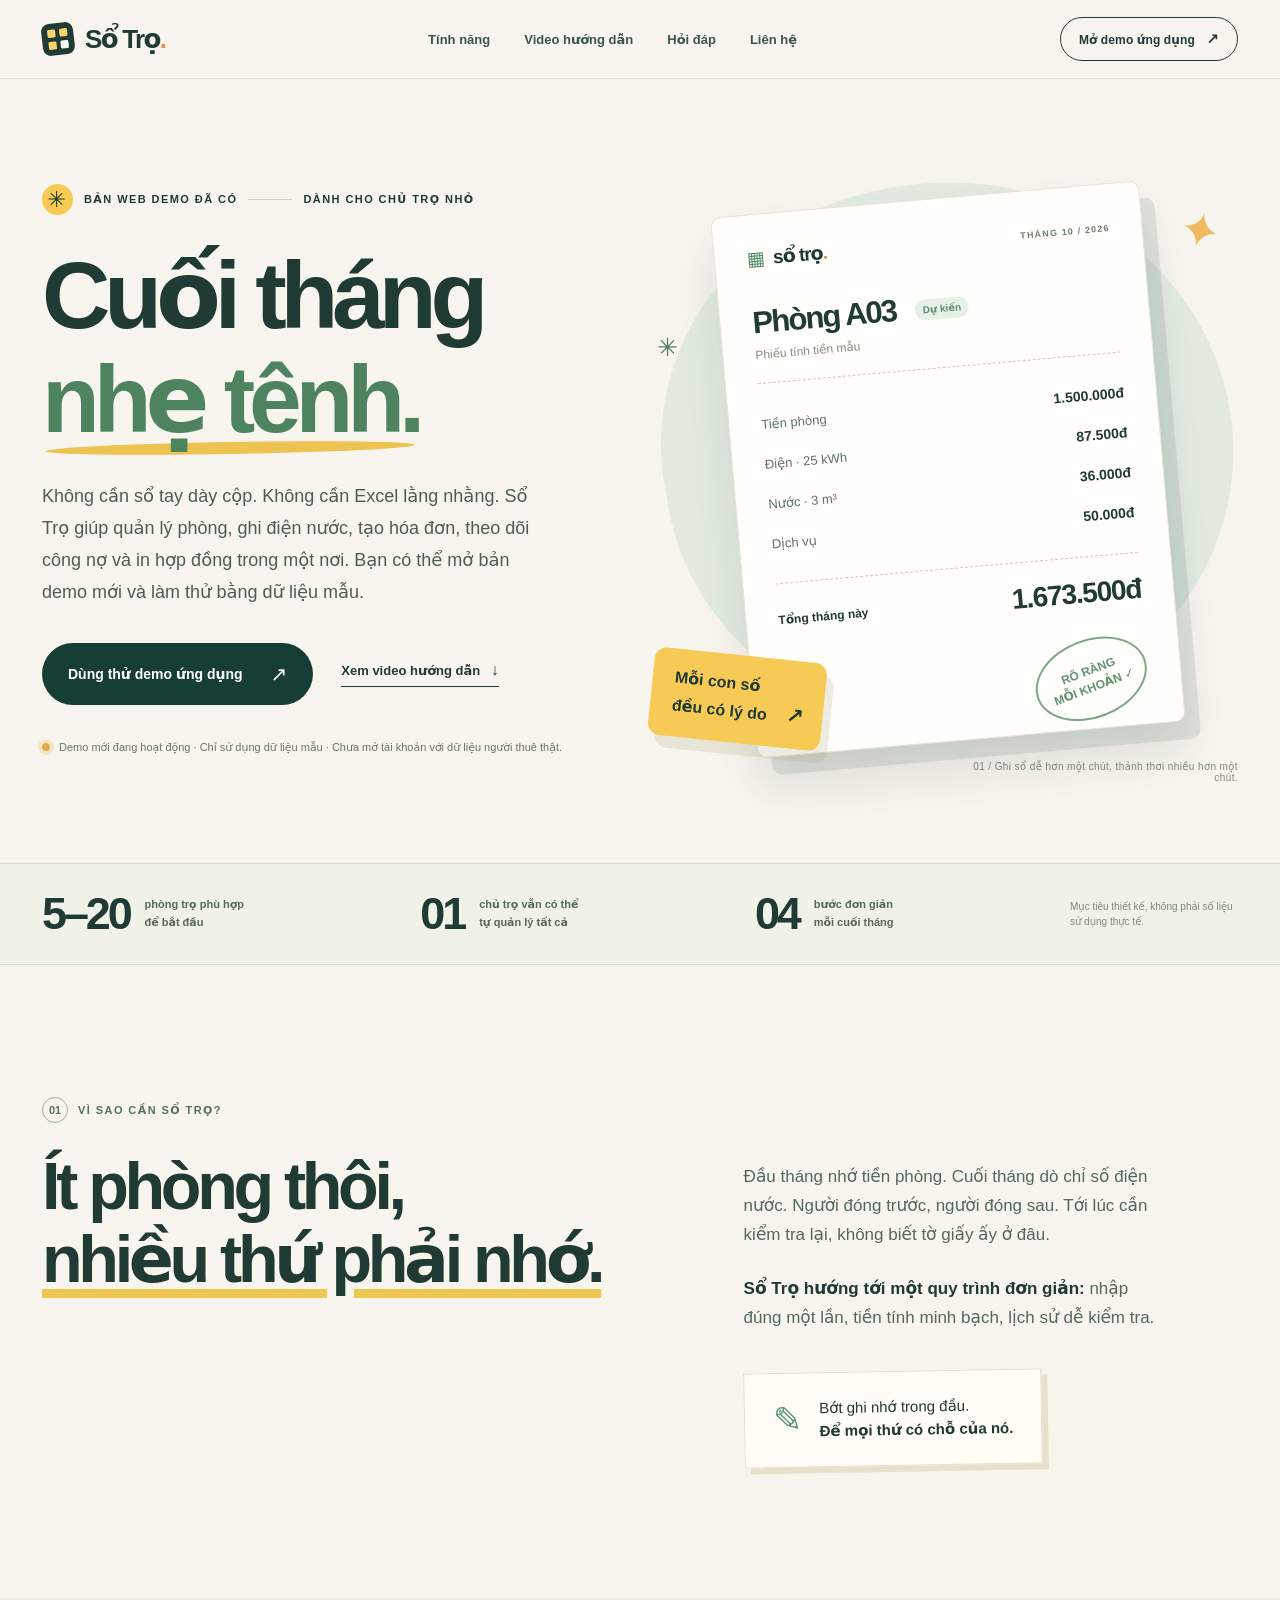
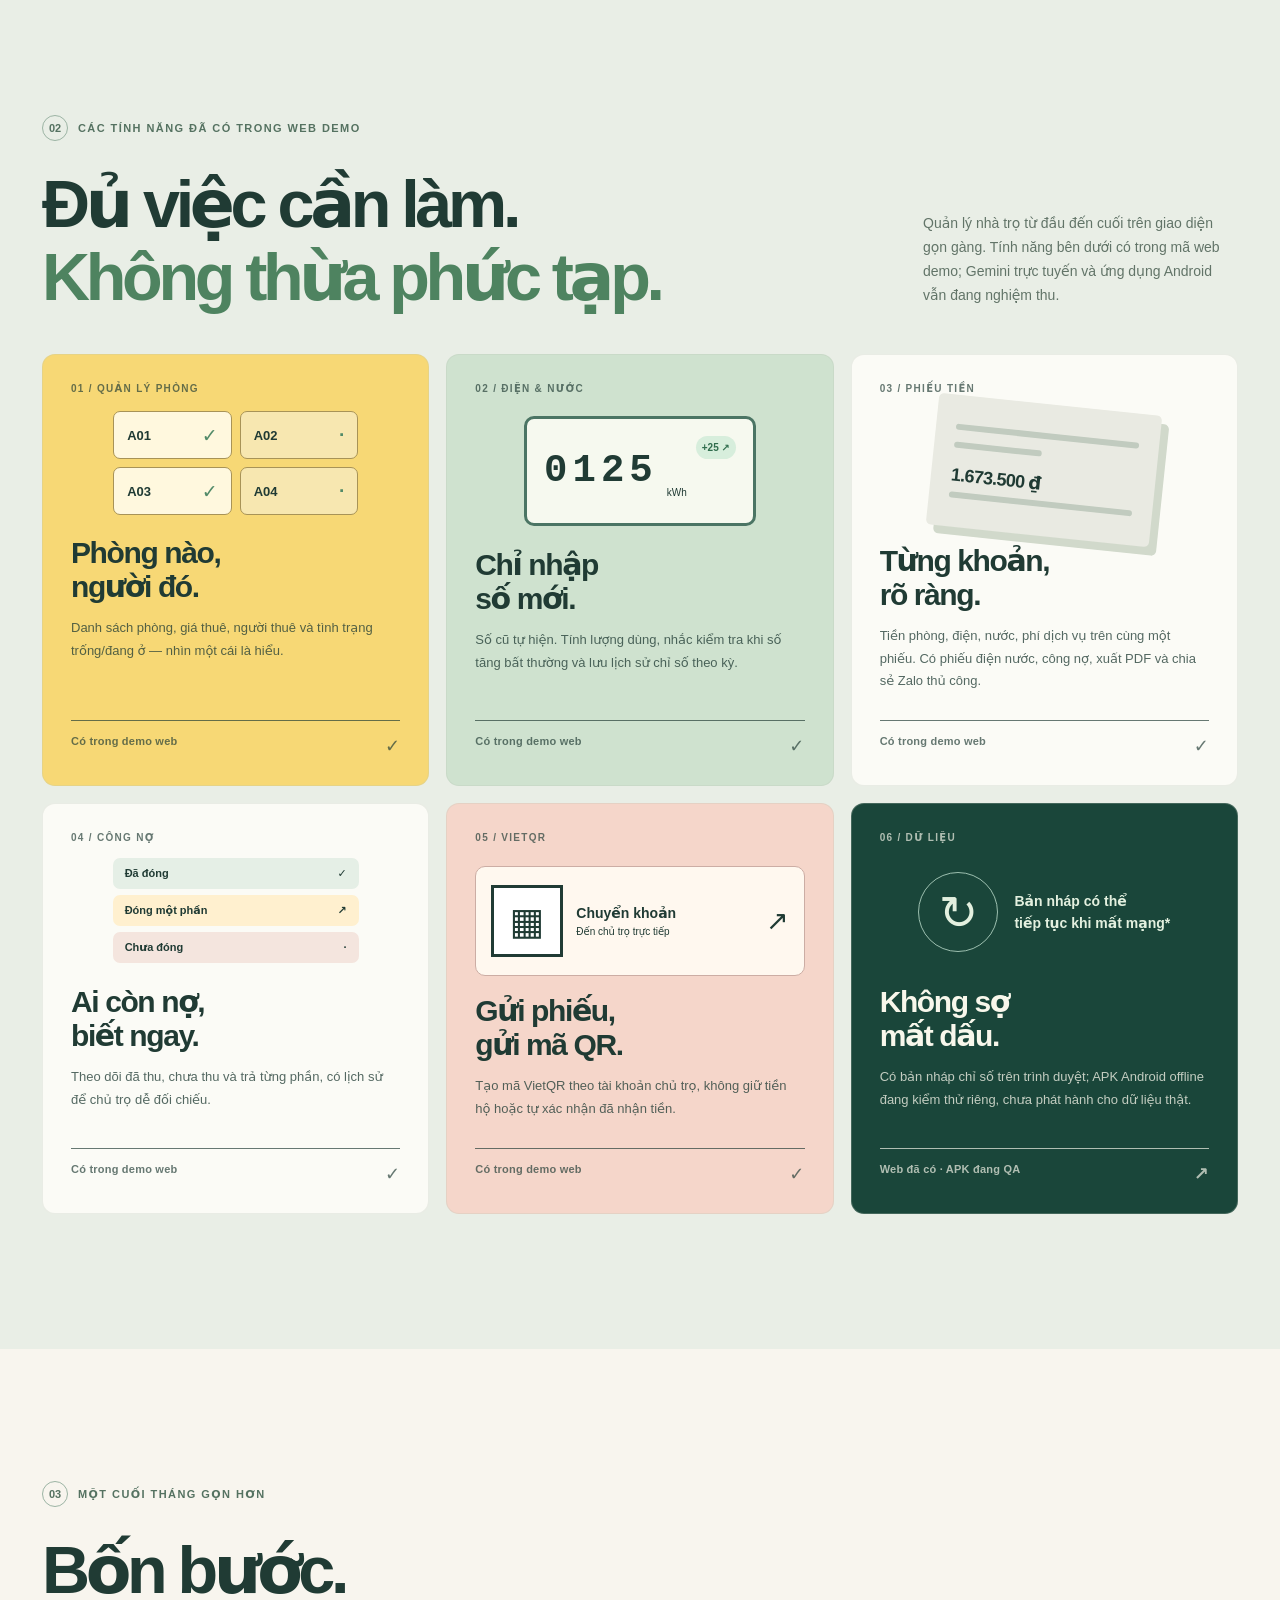
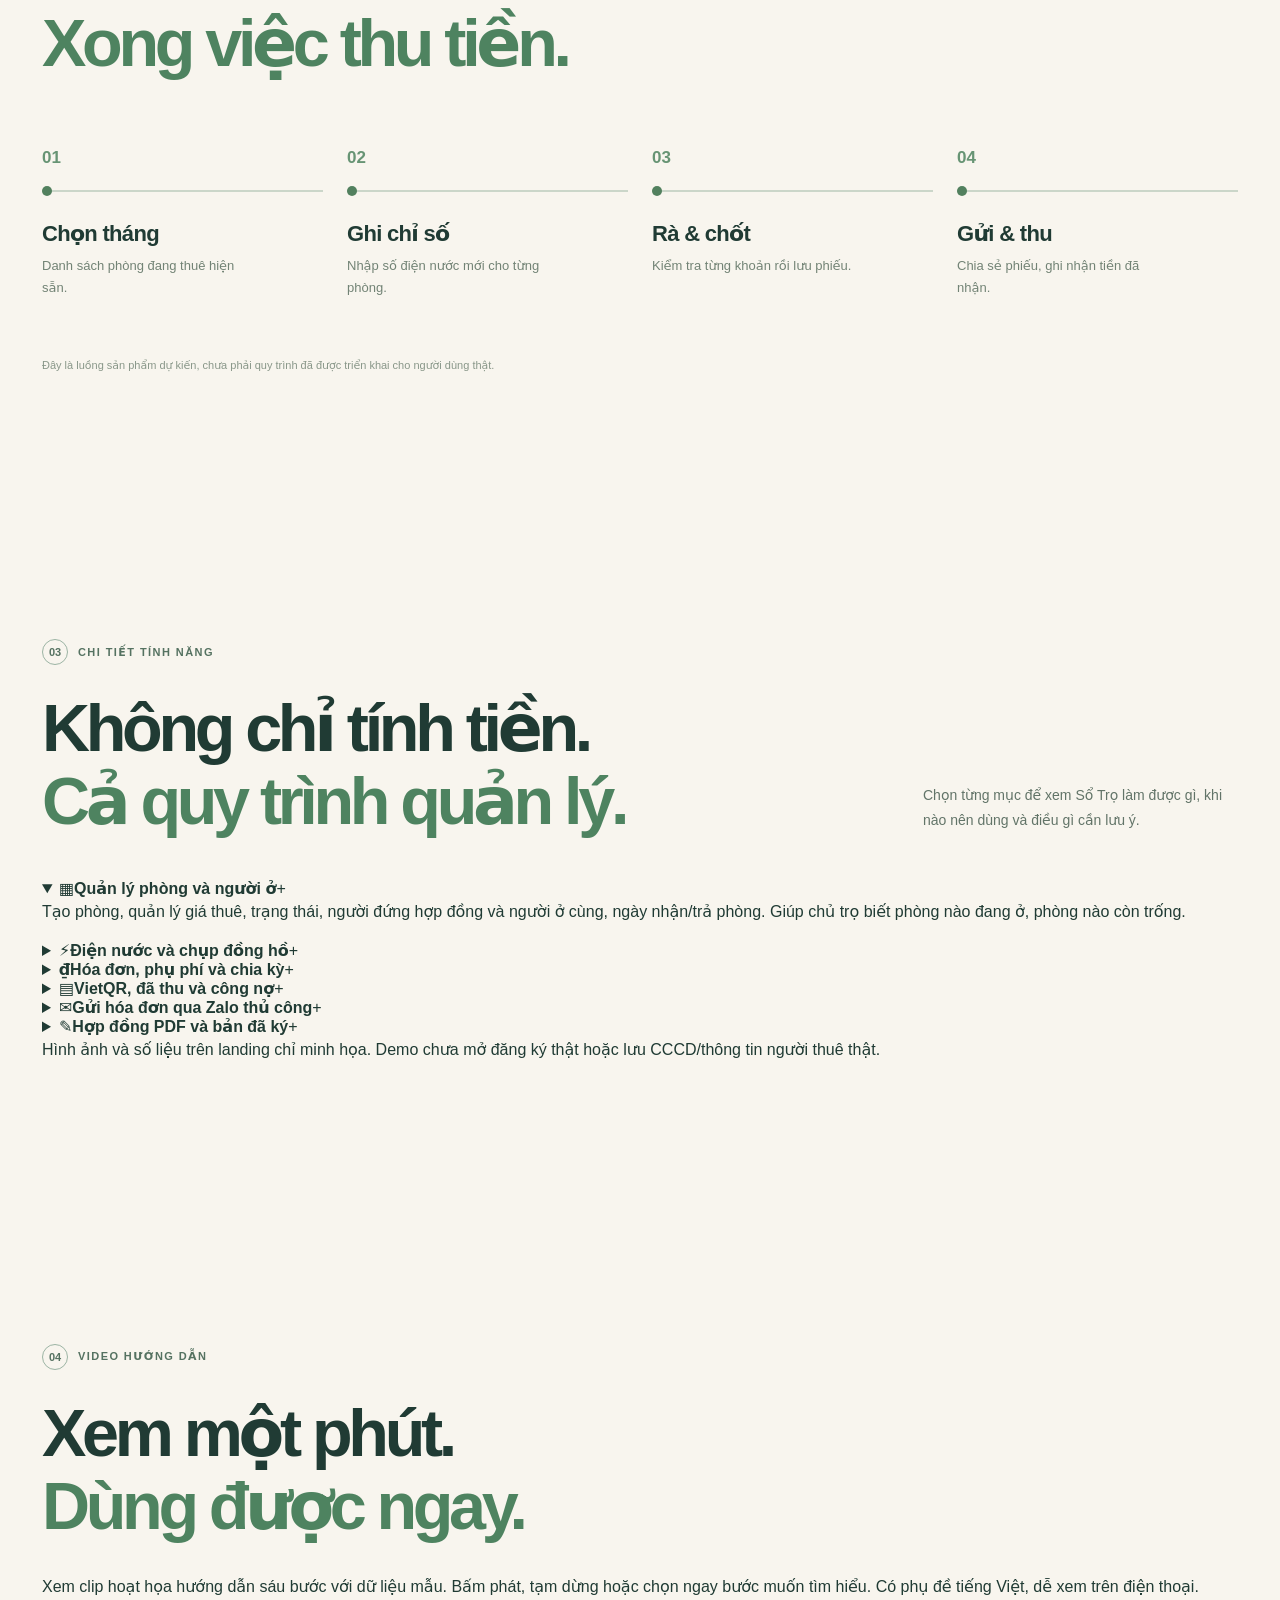
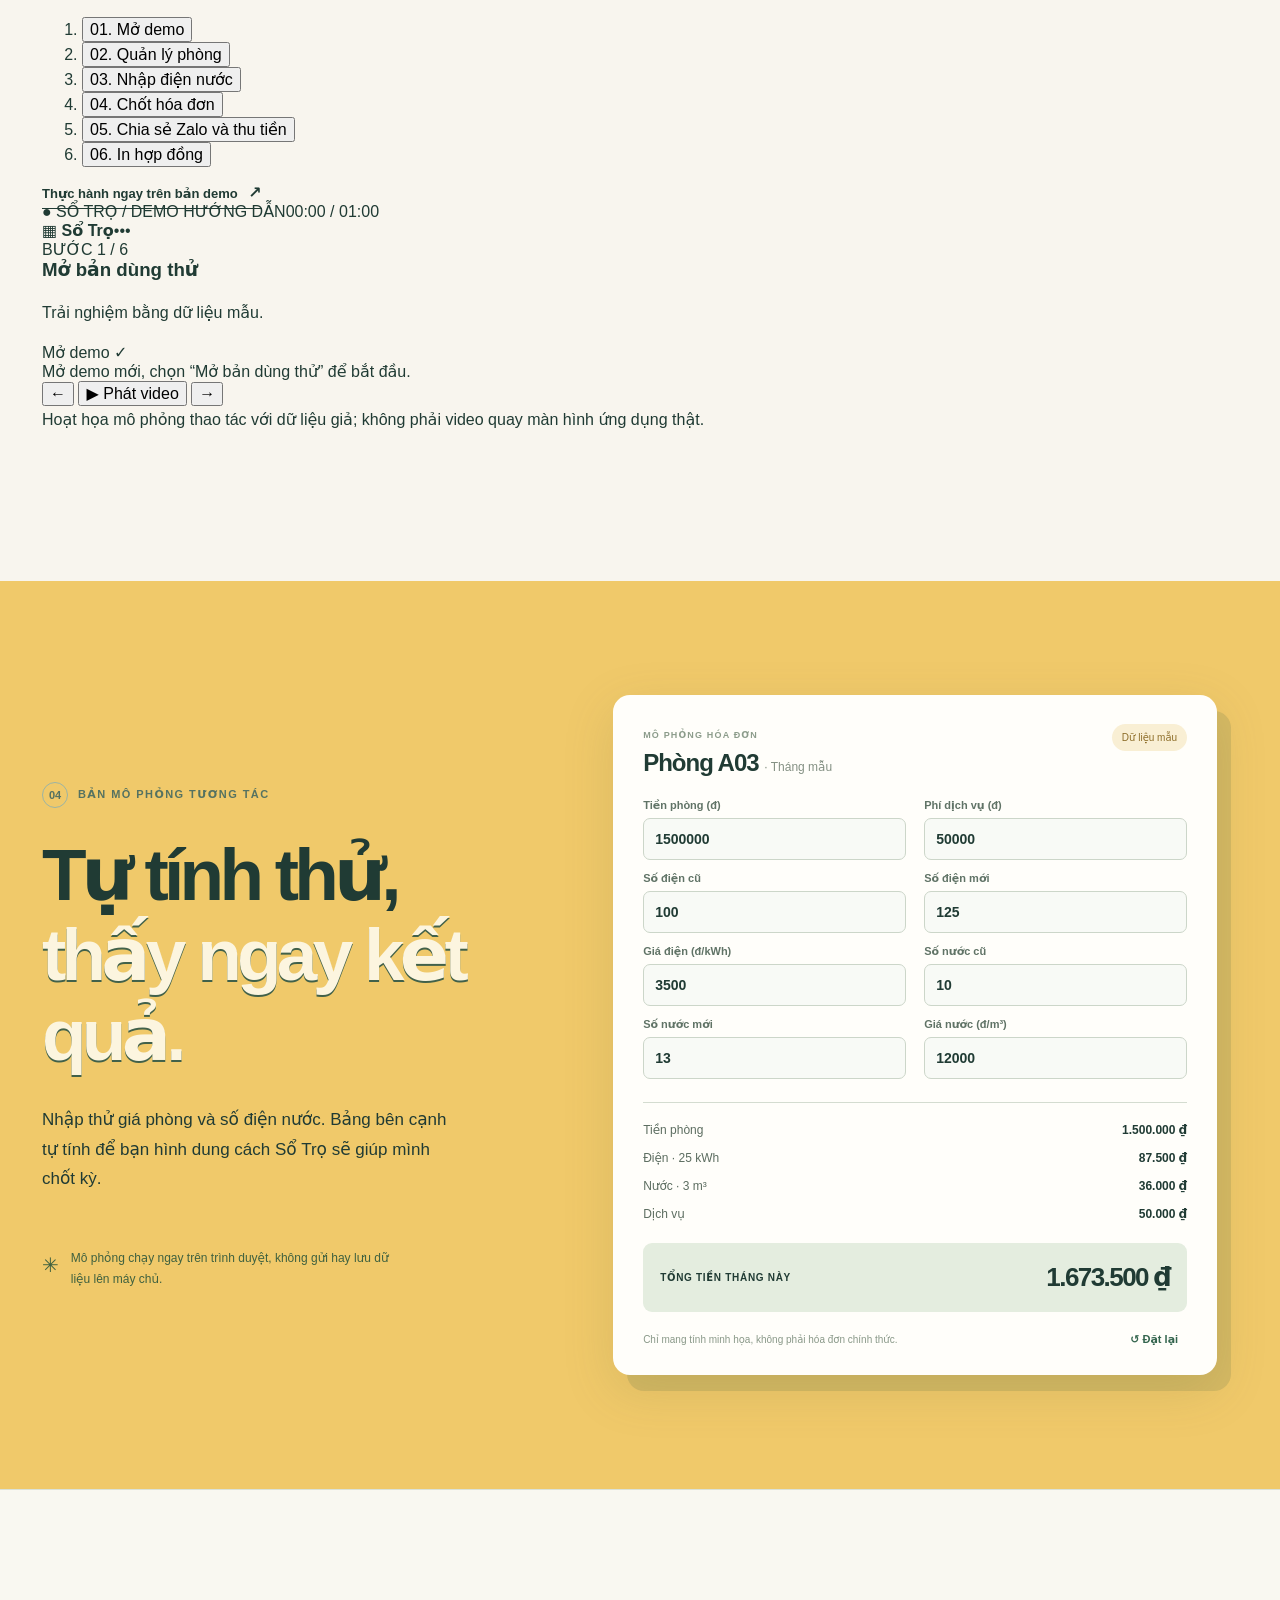
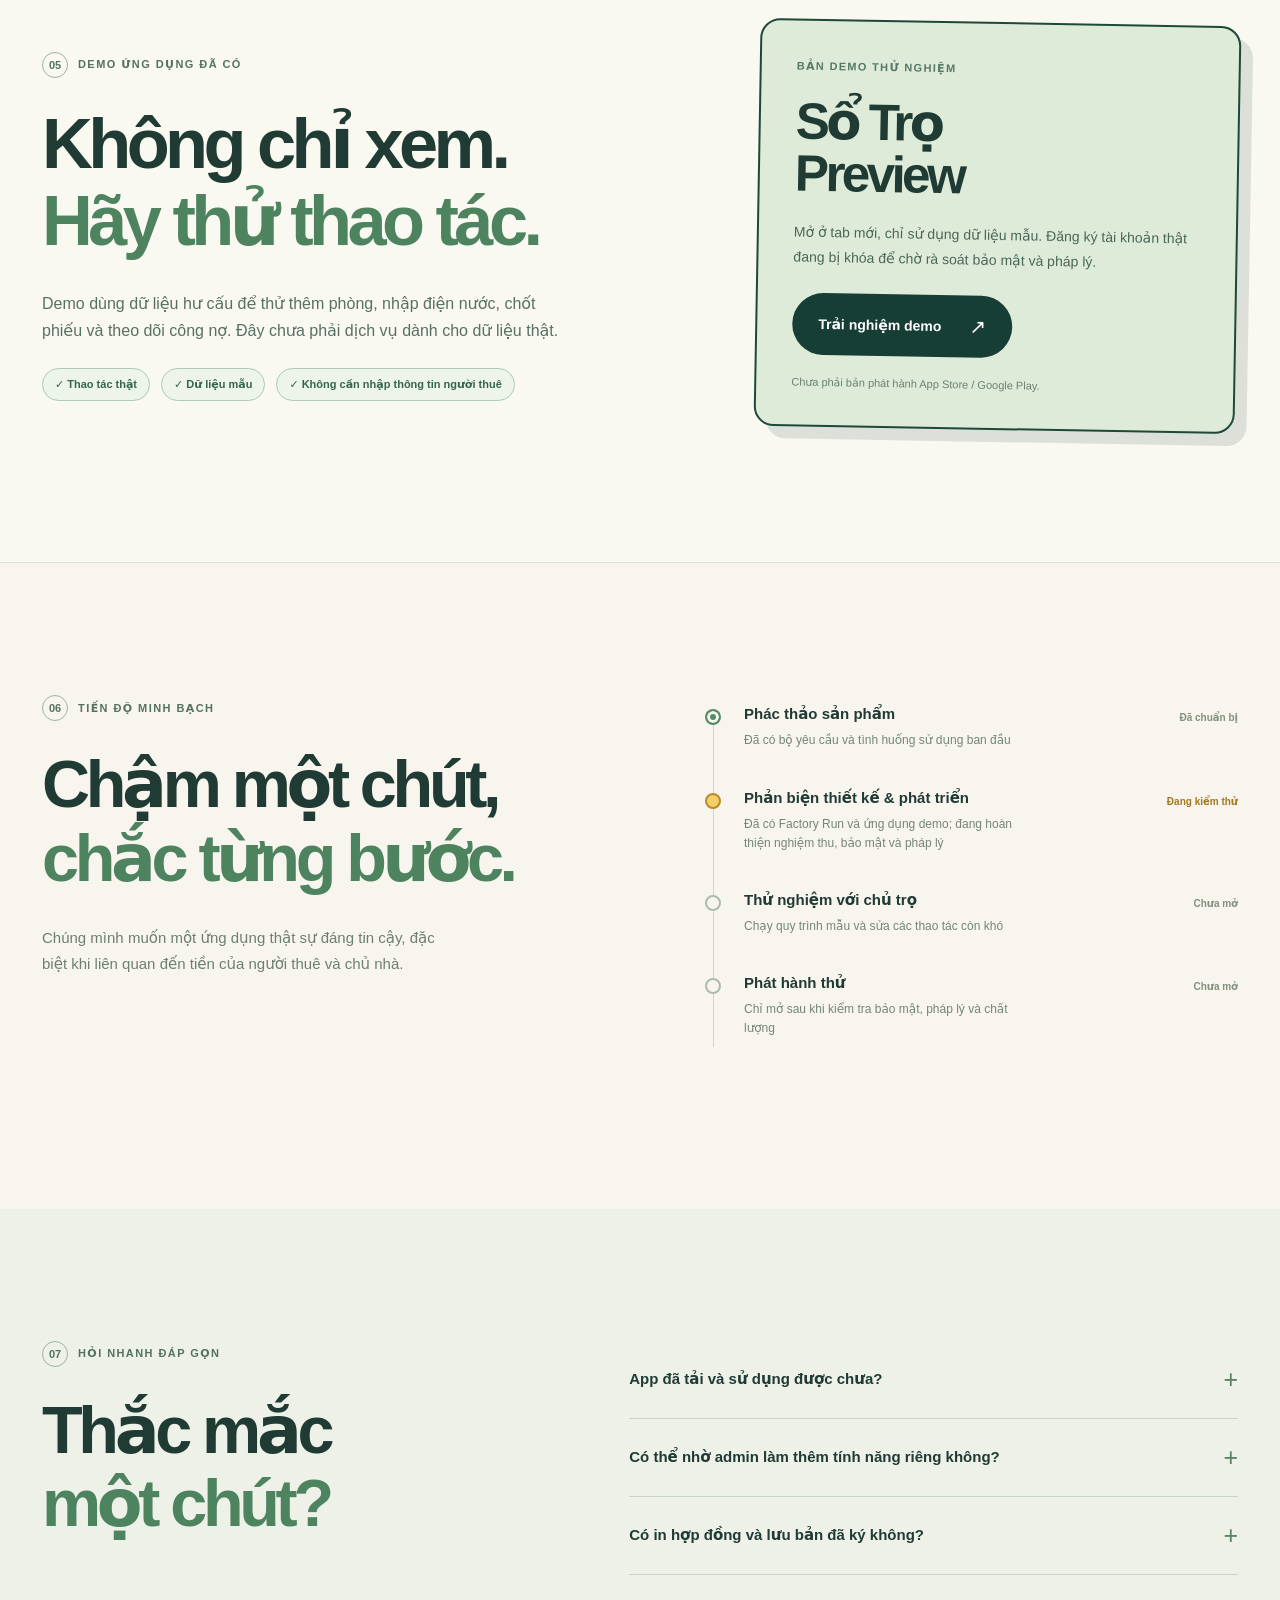
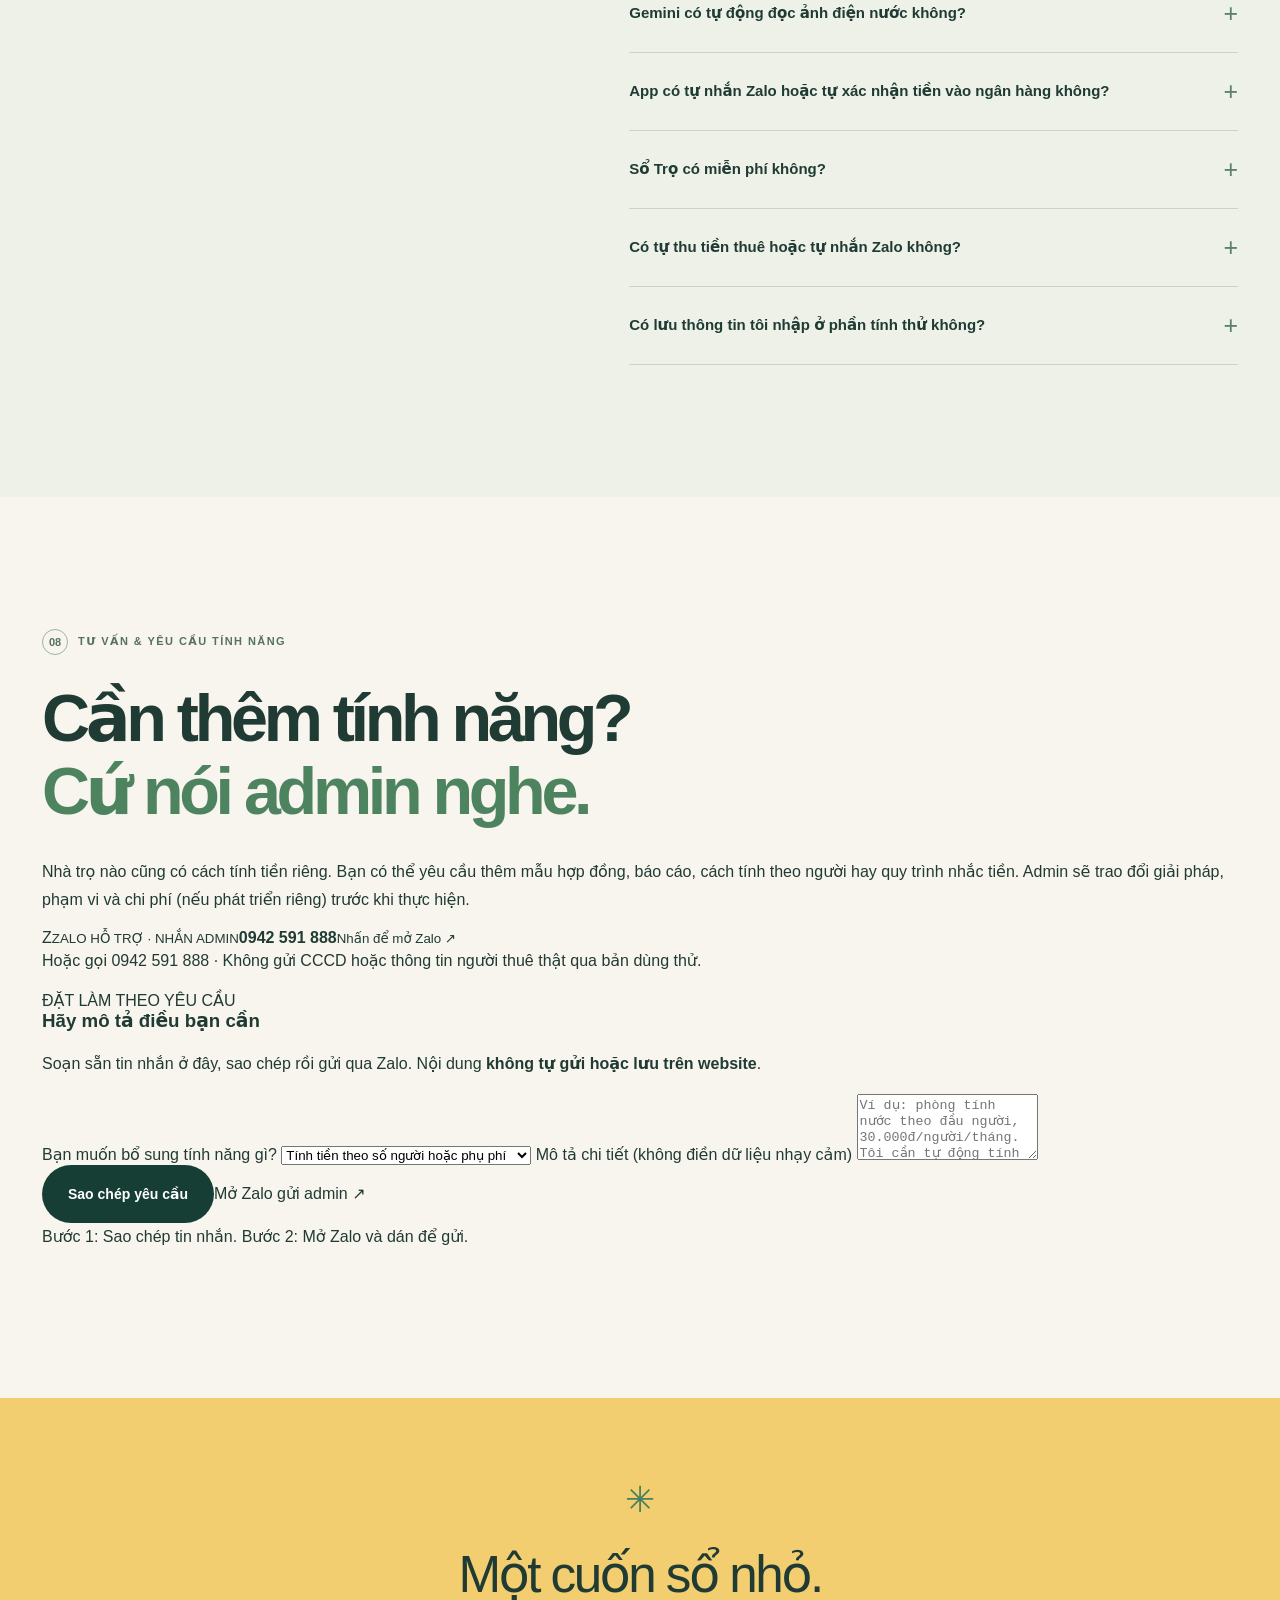
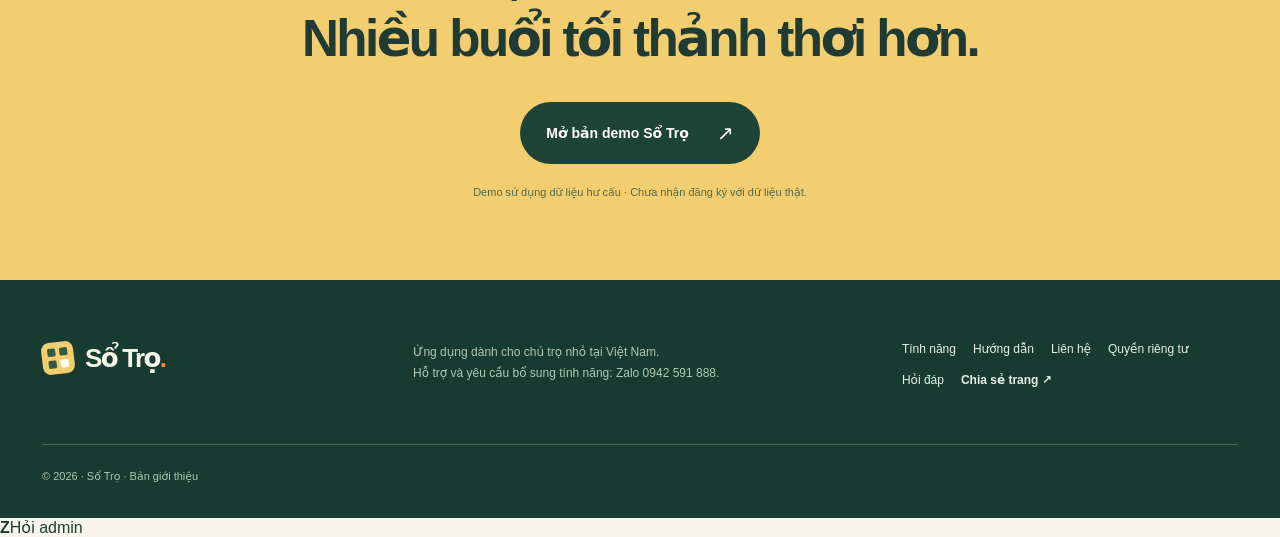
==== commit b1abb4ee: "feat(landing): product guide, detailed features, FAQ, Zalo support and custom requests" ====
--- a/index.html
+++ b/index.html
@@ -4,11 +4,11 @@
   <meta charset="UTF-8">
   <meta name="viewport" content="width=device-width, initial-scale=1">
   <meta name="theme-color" content="#f8f5ee">
-  <meta name="description" content="Sổ Trọ giúp chủ trọ nhỏ ghi điện nước, chốt tiền phòng và theo dõi công nợ gọn gàng. Khám phá tính năng dự kiến và thử mô phỏng tính tiền miễn phí.">
+  <meta name="description" content="Sổ Trọ giúp chủ trọ nhỏ ghi điện nước, chốt tiền phòng và theo dõi công nợ gọn gàng. Xem tính năng đã có, hướng dẫn trực quan, thử demo miễn phí và yêu cầu bổ sung qua Zalo 0942591888.">
   <meta property="og:type" content="website">
   <meta property="og:locale" content="vi_VN">
   <meta property="og:title" content="Sổ Trọ — Cuối tháng nhẹ tênh">
-  <meta property="og:description" content="Ghi số điện nước. Tính tiền rõ ràng. Theo dõi ai đã đóng. Khám phá dự án Sổ Trọ dành cho chủ nhà trọ nhỏ.">
+  <meta property="og:description" content="Quản lý phòng, điện nước, hóa đơn, VietQR, chia sẻ Zalo, hợp đồng PDF. Hướng dẫn dễ hiểu, thử demo và liên hệ admin 0942591888.">
   <meta property="og:image" content="https://sotro.mesflow.net/og-card.svg">
   <link rel="canonical" href="https://sotro.mesflow.net/">
   <link rel="icon" type="image/svg+xml" href="./favicon.svg">
@@ -24,12 +24,9 @@
         <span>Sổ Trọ<span class="brand-dot">.</span></span>
       </a>
       <nav class="top-nav" aria-label="Điều hướng chính" id="main-nav">
-        <a href="#loi-ich">Lợi ích</a>
-        <a href="#tinh-nang">Tính năng</a>
-        <a href="#mo-phong">Tính thử</a>
-        <a href="#lo-trinh">Lộ trình</a><a href="#dung-thu">Demo</a>
+        <a href="#tinh-nang">Tính năng</a><a href="#huong-dan">Video hướng dẫn</a><a href="#hoi-dap">Hỏi đáp</a><a href="#lien-he">Liên hệ</a>
       </nav>
-      <a class="nav-cta" href="https://sotro-preview.mesflow.net/" target="_blank" rel="noopener noreferrer">Mở demo ứng dụng <span aria-hidden="true">↗</span></a>
+      <a class="nav-cta" href="https://sotro-moi.mesflow.net/" target="_blank" rel="noopener noreferrer">Mở demo ứng dụng <span aria-hidden="true">↗</span></a>
       <button class="menu-toggle" type="button" aria-label="Mở menu" aria-expanded="false" aria-controls="main-nav"><span></span><span></span></button>
     </div>
   </header>
@@ -37,14 +34,14 @@
     <section class="hero" id="top" aria-labelledby="hero-title">
       <div class="shell hero-grid">
         <div class="hero-copy">
-          <div class="eyebrow"><span class="eyebrow-symbol" aria-hidden="true">✳</span> DỰ ÁN ĐANG PHÁT TRIỂN <span class="eyebrow-line"></span> DÀNH CHO CHỦ TRỌ NHỎ</div>
+          <div class="eyebrow"><span class="eyebrow-symbol" aria-hidden="true">✳</span> BẢN WEB DEMO ĐÃ CÓ <span class="eyebrow-line"></span> DÀNH CHO CHỦ TRỌ NHỎ</div>
           <h1 id="hero-title">Cuối tháng<br><em>nhẹ tênh.</em></h1>
-          <p class="hero-intro">Không cần sổ tay dày cộp. Không cần Excel lằng nhằng. Sổ Trọ đang được xây dựng để việc ghi điện nước, tính tiền phòng và theo dõi công nợ trở nên thật dễ dàng.</p>
+          <p class="hero-intro">Không cần sổ tay dày cộp. Không cần Excel lằng nhằng. Sổ Trọ giúp quản lý phòng, ghi điện nước, tạo hóa đơn, theo dõi công nợ và in hợp đồng trong một nơi. Bạn có thể mở bản demo mới và làm thử bằng dữ liệu mẫu.</p>
           <div class="hero-actions">
-            <a href="https://sotro-preview.mesflow.net/" class="button button-primary" target="_blank" rel="noopener noreferrer">Dùng thử demo ứng dụng <span aria-hidden="true">↗</span></a>
-            <a href="#mo-phong" class="text-link">Tính tiền mô phỏng <span aria-hidden="true">↓</span></a>
-          </div>
-          <div class="hero-footnote"><span class="live-dot" aria-hidden="true"></span> Đã có demo thử nghiệm dùng dữ liệu giả. Chưa mở sử dụng với thông tin người thuê thật.</div>
+            <a href="https://sotro-moi.mesflow.net/" class="button button-primary" target="_blank" rel="noopener noreferrer">Dùng thử demo ứng dụng <span aria-hidden="true">↗</span></a>
+            <a href="#huong-dan" class="text-link">Xem video hướng dẫn <span aria-hidden="true">↓</span></a>
+          </div>
+          <div class="hero-footnote"><span class="live-dot" aria-hidden="true"></span> Demo mới đang hoạt động · Chỉ sử dụng dữ liệu mẫu · Chưa mở tài khoản với dữ liệu người thuê thật.</div>
         </div>
         <div class="hero-art" aria-label="Hình minh họa phiếu tính tiền nhà trọ">
           <div class="scribble scribble-one" aria-hidden="true">✦</div>
@@ -98,16 +95,16 @@
     <section class="section feature-section" id="tinh-nang">
       <div class="shell">
         <div class="section-header">
-          <div><div class="section-kicker"><span>02</span> NHỮNG GÌ ĐANG XÂY DỰNG</div><h2>Đủ việc cần làm.<br><em>Không thừa phức tạp.</em></h2></div>
-          <p>Thiết kế cho chủ trọ nhỏ, ưu tiên những tính năng thật sự dùng vào cuối tháng. Tất cả dưới đây đang ở giai đoạn phát triển, chưa phải tính năng đã phát hành.</p>
+          <div><div class="section-kicker"><span>02</span> CÁC TÍNH NĂNG ĐÃ CÓ TRONG WEB DEMO</div><h2>Đủ việc cần làm.<br><em>Không thừa phức tạp.</em></h2></div>
+          <p>Quản lý nhà trọ từ đầu đến cuối trên giao diện gọn gàng. Tính năng bên dưới có trong mã web demo; Gemini trực tuyến và ứng dụng Android vẫn đang nghiệm thu.</p>
         </div>
         <div class="feature-grid">
-          <article class="feature feature-yellow"><span class="feature-index">01 / QUẢN LÝ PHÒNG</span><div class="feature-drawing rooms-drawing" aria-hidden="true"><span class="room-mini active">A01<b>✓</b></span><span class="room-mini">A02<b>·</b></span><span class="room-mini active">A03<b>✓</b></span><span class="room-mini">A04<b>·</b></span></div><h3>Phòng nào,<br>người đó.</h3><p>Danh sách phòng, giá thuê, người thuê và tình trạng trống/đang ở — nhìn một cái là hiểu.</p><span class="feature-state">Đang phát triển <span aria-hidden="true">↗</span></span></article>
-          <article class="feature feature-sage"><span class="feature-index">02 / ĐIỆN & NƯỚC</span><div class="feature-drawing meter-drawing" aria-hidden="true"><span>0125</span><i>kWh</i><b>+25 ↗</b></div><h3>Chỉ nhập<br>số mới.</h3><p>Số cũ tự hiện. Ứng dụng dự kiến giúp tính lượng dùng, cảnh báo nhập nhầm và lưu lịch sử.</p><span class="feature-state">Đang phát triển <span aria-hidden="true">↗</span></span></article>
-          <article class="feature feature-white"><span class="feature-index">03 / PHIẾU TIỀN</span><div class="feature-drawing invoice-drawing" aria-hidden="true"><div class="invoice-line"></div><div class="invoice-line short"></div><span>1.673.500 ₫</span><div class="invoice-line"></div></div><h3>Từng khoản,<br>rõ ràng.</h3><p>Tiền phòng, điện, nước, phí dịch vụ trên cùng một phiếu. Dự kiến có thể xuất ảnh/PDF và chia sẻ qua Zalo.</p><span class="feature-state">Đang phát triển <span aria-hidden="true">↗</span></span></article>
-          <article class="feature feature-white"><span class="feature-index">04 / CÔNG NỢ</span><div class="feature-drawing debt-drawing" aria-hidden="true"><span>Đã đóng <b>✓</b></span><span>Đóng một phần <b>↗</b></span><span>Chưa đóng <b>·</b></span></div><h3>Ai còn nợ,<br>biết ngay.</h3><p>Theo dõi đã thu, chưa thu và trả từng phần, có lịch sử để chủ trọ dễ đối chiếu.</p><span class="feature-state">Đang phát triển <span aria-hidden="true">↗</span></span></article>
-          <article class="feature feature-peach"><span class="feature-index">05 / VIETQR</span><div class="feature-drawing qr-drawing" aria-hidden="true"><div class="qr-icon">▦</div><div><strong>Chuyển khoản</strong><small>Đến chủ trọ trực tiếp</small></div><span class="qr-arrow">↗</span></div><h3>Gửi phiếu,<br>gửi mã QR.</h3><p>Dự kiến tạo VietQR theo tài khoản chủ trọ, không giữ tiền hộ và không tự xác nhận đã nhận tiền.</p><span class="feature-state">Đang phát triển <span aria-hidden="true">↗</span></span></article>
-          <article class="feature feature-dark"><span class="feature-index">06 / DỮ LIỆU</span><div class="feature-drawing offline-drawing" aria-hidden="true"><span class="offline-circle">↻</span><span>Bản nháp có thể<br>tiếp tục khi mất mạng*</span></div><h3>Không sợ<br>mất dấu.</h3><p>Định hướng có bản nháp offline và sao lưu. Chỉ công bố hỗ trợ offline khi kiểm thử đồng bộ an toàn đạt yêu cầu.</p><span class="feature-state">Đang nghiên cứu <span aria-hidden="true">↗</span></span></article>
+          <article class="feature feature-yellow"><span class="feature-index">01 / QUẢN LÝ PHÒNG</span><div class="feature-drawing rooms-drawing" aria-hidden="true"><span class="room-mini active">A01<b>✓</b></span><span class="room-mini">A02<b>·</b></span><span class="room-mini active">A03<b>✓</b></span><span class="room-mini">A04<b>·</b></span></div><h3>Phòng nào,<br>người đó.</h3><p>Danh sách phòng, giá thuê, người thuê và tình trạng trống/đang ở — nhìn một cái là hiểu.</p><span class="feature-state">Có trong demo web <span aria-hidden="true">✓</span></span></article>
+          <article class="feature feature-sage"><span class="feature-index">02 / ĐIỆN & NƯỚC</span><div class="feature-drawing meter-drawing" aria-hidden="true"><span>0125</span><i>kWh</i><b>+25 ↗</b></div><h3>Chỉ nhập<br>số mới.</h3><p>Số cũ tự hiện. Tính lượng dùng, nhắc kiểm tra khi số tăng bất thường và lưu lịch sử chỉ số theo kỳ.</p><span class="feature-state">Có trong demo web <span aria-hidden="true">✓</span></span></article>
+          <article class="feature feature-white"><span class="feature-index">03 / PHIẾU TIỀN</span><div class="feature-drawing invoice-drawing" aria-hidden="true"><div class="invoice-line"></div><div class="invoice-line short"></div><span>1.673.500 ₫</span><div class="invoice-line"></div></div><h3>Từng khoản,<br>rõ ràng.</h3><p>Tiền phòng, điện, nước, phí dịch vụ trên cùng một phiếu. Có phiếu điện nước, công nợ, xuất PDF và chia sẻ Zalo thủ công.</p><span class="feature-state">Có trong demo web <span aria-hidden="true">✓</span></span></article>
+          <article class="feature feature-white"><span class="feature-index">04 / CÔNG NỢ</span><div class="feature-drawing debt-drawing" aria-hidden="true"><span>Đã đóng <b>✓</b></span><span>Đóng một phần <b>↗</b></span><span>Chưa đóng <b>·</b></span></div><h3>Ai còn nợ,<br>biết ngay.</h3><p>Theo dõi đã thu, chưa thu và trả từng phần, có lịch sử để chủ trọ dễ đối chiếu.</p><span class="feature-state">Có trong demo web <span aria-hidden="true">✓</span></span></article>
+          <article class="feature feature-peach"><span class="feature-index">05 / VIETQR</span><div class="feature-drawing qr-drawing" aria-hidden="true"><div class="qr-icon">▦</div><div><strong>Chuyển khoản</strong><small>Đến chủ trọ trực tiếp</small></div><span class="qr-arrow">↗</span></div><h3>Gửi phiếu,<br>gửi mã QR.</h3><p>Tạo mã VietQR theo tài khoản chủ trọ, không giữ tiền hộ hoặc tự xác nhận đã nhận tiền.</p><span class="feature-state">Có trong demo web <span aria-hidden="true">✓</span></span></article>
+          <article class="feature feature-dark"><span class="feature-index">06 / DỮ LIỆU</span><div class="feature-drawing offline-drawing" aria-hidden="true"><span class="offline-circle">↻</span><span>Bản nháp có thể<br>tiếp tục khi mất mạng*</span></div><h3>Không sợ<br>mất dấu.</h3><p>Có bản nháp chỉ số trên trình duyệt; APK Android offline đang kiểm thử riêng, chưa phát hành cho dữ liệu thật.</p><span class="feature-state">Web đã có · APK đang QA <span aria-hidden="true">↗</span></span></article>
         </div>
       </div>
     </section>
@@ -126,6 +123,57 @@
       </div>
     </section>
 
+
+    <section class="section details-v2" id="chi-tiet" aria-labelledby="details-title">
+      <div class="shell">
+        <div class="section-kicker"><span>03</span> CHI TIẾT TÍNH NĂNG</div>
+        <div class="section-header"><div><h2 id="details-title">Không chỉ tính tiền.<br><em>Cả quy trình quản lý.</em></h2></div><p>Chọn từng mục để xem Sổ Trọ làm được gì, khi nào nên dùng và điều gì cần lưu ý.</p></div>
+        <div class="v2-details-grid">
+          <details open><summary><b>▦</b><strong>Quản lý phòng và người ở</strong><span>+</span></summary><p>Tạo phòng, quản lý giá thuê, trạng thái, người đứng hợp đồng và người ở cùng, ngày nhận/trả phòng. Giúp chủ trọ biết phòng nào đang ở, phòng nào còn trống.</p></details>
+          <details><summary><b>⚡</b><strong>Điện nước và chụp đồng hồ</strong><span>+</span></summary><p>Nhập chỉ số theo kỳ, tính lượng sử dụng và báo số bất thường. Có quy trình lưu ảnh/đối chiếu. Gemini AI chỉ là gợi ý và hiện chưa bật trong demo công khai; luôn có nhập tay.</p></details>
+          <details><summary><b>₫</b><strong>Hóa đơn, phụ phí và chia kỳ</strong><span>+</span></summary><p>Tính tiền phòng, điện, nước và các khoản thêm; hỗ trợ điều khoản giá theo phòng và phân bổ theo ngày. Chủ trọ rà soát rồi mới chốt hóa đơn, lưu lịch sử để đối chiếu.</p></details>
+          <details><summary><b>▤</b><strong>VietQR, đã thu và công nợ</strong><span>+</span></summary><p>Tạo phiếu thanh toán với VietQR, theo dõi thanh toán đủ hoặc một phần, biết số tiền còn thiếu. Ứng dụng không tự nhận hoặc xác minh giao dịch ngân hàng.</p></details>
+          <details><summary><b>✉</b><strong>Gửi hóa đơn qua Zalo thủ công</strong><span>+</span></summary><p>Chuẩn bị nội dung hóa đơn, nhắc tiền hoặc biên nhận rồi chia sẻ bằng menu điện thoại hoặc sao chép vào Zalo. Chủ trọ tự gửi và tự đánh dấu đã gửi. Chưa có Zalo OA gửi tự động.</p></details>
+          <details><summary><b>✎</b><strong>Hợp đồng PDF và bản đã ký</strong><span>+</span></summary><p>Tạo hợp đồng, theo dõi phiên bản, in PDF A4 tiếng Việt, lưu ảnh/PDF bản ký tay trong kho có mã hóa. Lưu hồ sơ không đồng nghĩa xác thực chữ ký số.</p></details>
+        </div>
+        <p class="v2-small-note">Hình ảnh và số liệu trên landing chỉ minh họa. Demo chưa mở đăng ký thật hoặc lưu CCCD/thông tin người thuê thật.</p>
+      </div>
+    </section>
+    <section class="section tutorial-v2" id="huong-dan" aria-labelledby="tutorial-title">
+      <div class="shell tutorial-v2-grid">
+        <div>
+          <div class="section-kicker"><span>04</span> VIDEO HƯỚNG DẪN</div>
+          <h2 id="tutorial-title">Xem một phút.<br><em>Dùng được ngay.</em></h2>
+          <p>Xem clip hoạt họa hướng dẫn sáu bước với dữ liệu mẫu. Bấm phát, tạm dừng hoặc chọn ngay bước muốn tìm hiểu. Có phụ đề tiếng Việt, dễ xem trên điện thoại.</p>
+          <ol class="tutorial-chapters">
+            <li><button type="button" data-tour-index="0" class="active">01. Mở demo</button></li>
+            <li><button type="button" data-tour-index="1">02. Quản lý phòng</button></li>
+            <li><button type="button" data-tour-index="2">03. Nhập điện nước</button></li>
+            <li><button type="button" data-tour-index="3">04. Chốt hóa đơn</button></li>
+            <li><button type="button" data-tour-index="4">05. Chia sẻ Zalo và thu tiền</button></li>
+            <li><button type="button" data-tour-index="5">06. In hợp đồng</button></li>
+          </ol>
+          <a href="https://sotro-moi.mesflow.net/" class="text-link" target="_blank" rel="noopener noreferrer">Thực hành ngay trên bản demo <span aria-hidden="true">↗</span></a>
+        </div>
+        <div class="tour-v2-player" aria-label="Video hoạt họa hướng dẫn Sổ Trọ">
+          <div class="tour-v2-top"><span>● SỔ TRỌ / DEMO HƯỚNG DẪN</span><span id="tour-v2-time">00:00 / 01:00</span></div>
+          <div class="tour-v2-scene">
+            <div class="tour-v2-device">
+              <div class="tour-v2-device-head"><strong>▦ Sổ Trọ</strong><span>•••</span></div>
+              <div id="tour-v2-content" class="tour-v2-content"><div class="tour-v2-kicker">BƯỚC 1 / 6</div><h3>Mở bản dùng thử</h3><p>Trải nghiệm bằng dữ liệu mẫu.</p><div class="tour-v2-highlight">Mở demo ✓</div></div>
+            </div>
+            <div class="tour-v2-subtitle" id="tour-v2-subtitle">Mở demo mới, chọn “Mở bản dùng thử” để bắt đầu.</div>
+          </div>
+          <div class="tour-v2-progress" aria-hidden="true"><span id="tour-v2-progress"></span></div>
+          <div class="tour-v2-buttons">
+            <button type="button" id="tour-v2-prev" aria-label="Bước trước">←</button>
+            <button type="button" id="tour-v2-play" aria-pressed="false">▶ Phát video</button>
+            <button type="button" id="tour-v2-next" aria-label="Bước sau">→</button>
+          </div>
+          <p class="tour-v2-footnote">Hoạt họa mô phỏng thao tác với dữ liệu giả; không phải video quay màn hình ứng dụng thật.</p>
+        </div>
+      </div>
+    </section>
     <section class="calculator-section" id="mo-phong">
       <div class="shell calculator-grid">
         <div class="calc-info">
@@ -164,7 +212,7 @@
     <section class="section demo-section" id="dung-thu" aria-labelledby="demo-title">
       <div class="shell demo-layout">
         <div><div class="section-kicker"><span>05</span> DEMO ỨNG DỤNG ĐÃ CÓ</div><h2 id="demo-title">Không chỉ xem.<br><em>Hãy thử thao tác.</em></h2><p>Demo dùng dữ liệu hư cấu để thử thêm phòng, nhập điện nước, chốt phiếu và theo dõi công nợ. Đây chưa phải dịch vụ dành cho dữ liệu thật.</p><div class="demo-proof"><span>✓ Thao tác thật</span><span>✓ Dữ liệu mẫu</span><span>✓ Không cần nhập thông tin người thuê</span></div></div>
-        <div class="demo-cta-card"><span class="demo-label">BẢN DEMO THỬ NGHIỆM</span><h3>Sổ Trọ<br>Preview</h3><p>Mở ở tab mới, chỉ sử dụng dữ liệu mẫu. Đăng ký tài khoản thật đang bị khóa để chờ rà soát bảo mật và pháp lý.</p><a class="button button-primary" target="_blank" rel="noopener noreferrer" href="https://sotro-preview.mesflow.net/">Trải nghiệm demo <span aria-hidden="true">↗</span></a><small>Chưa phải bản phát hành App Store / Google Play.</small></div>
+        <div class="demo-cta-card"><span class="demo-label">BẢN DEMO THỬ NGHIỆM</span><h3>Sổ Trọ<br>Preview</h3><p>Mở ở tab mới, chỉ sử dụng dữ liệu mẫu. Đăng ký tài khoản thật đang bị khóa để chờ rà soát bảo mật và pháp lý.</p><a class="button button-primary" target="_blank" rel="noopener noreferrer" href="https://sotro-moi.mesflow.net/">Trải nghiệm demo <span aria-hidden="true">↗</span></a><small>Chưa phải bản phát hành App Store / Google Play.</small></div>
       </div>
     </section>
     <section class="section timeline-section" id="lo-trinh">
@@ -183,7 +231,11 @@
       <div class="shell faq-grid">
         <div><div class="section-kicker"><span>07</span> HỎI NHANH ĐÁP GỌN</div><h2>Thắc mắc<br><em>một chút?</em></h2></div>
         <div class="faq-list">
-          <details><summary>App đã tải và sử dụng được chưa?<span>+</span></summary><p>Chưa. Đã có bản demo thử nghiệm tại sotro-preview.mesflow.net. Demo chỉ có dữ liệu giả; chưa mở đăng ký tài khoản hay sử dụng với thông tin người thuê thật.</p></details>
+          <details><summary>App đã tải và sử dụng được chưa?<span>+</span></summary><p>Có bản web demo mới tại sotro-moi.mesflow.net với dữ liệu giả, không cần cài đặt. Tài khoản thật và ứng dụng Android vẫn đang được nghiệm thu.</p></details>
+          <details><summary>Có thể nhờ admin làm thêm tính năng riêng không?<span>+</span></summary><p>Có thể gửi yêu cầu qua <a href="#lien-he">mẫu liên hệ</a> hoặc nhắn Zalo <a href="https://zalo.me/0942591888" target="_blank" rel="noopener noreferrer">0942 591 888</a>. Admin sẽ trao đổi phạm vi và chi phí trước khi thực hiện.</p></details>
+          <details><summary>Có in hợp đồng và lưu bản đã ký không?<span>+</span></summary><p>Bản web demo có tạo hợp đồng, in PDF A4 và lưu ảnh/PDF bản ký tay với mã hóa. Không thay thế dịch vụ xác thực chữ ký số.</p></details>
+          <details><summary>Gemini có tự động đọc ảnh điện nước không?<span>+</span></summary><p>Trong mã nguồn có chế độ gợi ý AI khi được đồng ý, nhưng hiện đang tắt trên bản demo công khai. Bạn vẫn nhập và kiểm tra chỉ số thủ công như bình thường.</p></details>
+          <details><summary>App có tự nhắn Zalo hoặc tự xác nhận tiền vào ngân hàng không?<span>+</span></summary><p>Chưa. Ứng dụng tạo nội dung chia sẻ để chủ trọ tự gửi Zalo và tạo VietQR, còn việc xác nhận tiền đã nhận do chủ trọ thực hiện.</p></details>
           <details><summary>Sổ Trọ có miễn phí không?<span>+</span></summary><p>Giá và gói sử dụng chưa được quyết định. Chúng mình đang đánh giá mô hình miễn phí cho số phòng ít và nâng cấp khi cần nhiều tính năng hơn.</p></details>
           <details><summary>Có tự thu tiền thuê hoặc tự nhắn Zalo không?<span>+</span></summary><p>Không trong phiên bản đầu. Định hướng là tạo phiếu, chia sẻ thủ công, cung cấp VietQR chuyển trực tiếp về tài khoản chủ trọ, sau đó chủ trọ xác nhận đã nhận tiền.</p></details>
           <details><summary>Có lưu thông tin tôi nhập ở phần tính thử không?<span>+</span></summary><p>Không. Bộ tính thử sử dụng JavaScript chạy cục bộ, không gửi dữ liệu lên server, không dùng cookies theo dõi hoặc công cụ phân tích trong landing này.</p></details>
@@ -191,11 +243,44 @@
       </div>
     </section>
 
+
+    <section class="section contact-v2" id="lien-he" aria-labelledby="contact-v2-title">
+      <div class="shell contact-v2-grid">
+        <div class="contact-v2-left">
+          <div class="section-kicker"><span>08</span> TƯ VẤN &amp; YÊU CẦU TÍNH NĂNG</div>
+          <h2 id="contact-v2-title">Cần thêm tính năng?<br><em>Cứ nói admin nghe.</em></h2>
+          <p>Nhà trọ nào cũng có cách tính tiền riêng. Bạn có thể yêu cầu thêm mẫu hợp đồng, báo cáo, cách tính theo người hay quy trình nhắc tiền. Admin sẽ trao đổi giải pháp, phạm vi và chi phí (nếu phát triển riêng) trước khi thực hiện.</p>
+          <a class="contact-v2-zalo" href="https://zalo.me/0942591888" target="_blank" rel="noopener noreferrer"><span class="zalo-logo-v2">Z</span><span><small>ZALO HỖ TRỢ · NHẮN ADMIN</small><strong>0942 591 888</strong><small>Nhấn để mở Zalo ↗</small></span></a>
+          <p class="contact-v2-phone">Hoặc gọi <a href="tel:0942591888">0942 591 888</a> · Không gửi CCCD hoặc thông tin người thuê thật qua bản dùng thử.</p>
+        </div>
+        <div class="contact-v2-form">
+          <span class="request-v2-label">ĐẶT LÀM THEO YÊU CẦU</span>
+          <h3>Hãy mô tả điều bạn cần</h3>
+          <p>Soạn sẵn tin nhắn ở đây, sao chép rồi gửi qua Zalo. Nội dung <strong>không tự gửi hoặc lưu trên website</strong>.</p>
+          <form id="request-v2-form">
+            <label for="request-v2-topic">Bạn muốn bổ sung tính năng gì?</label>
+            <select id="request-v2-topic" name="topic">
+              <option value="Tính tiền theo số người hoặc phụ phí">Tính tiền theo số người hoặc phụ phí</option>
+              <option value="Tùy chỉnh mẫu hợp đồng hoặc in PDF">Tùy chỉnh mẫu hợp đồng hoặc in PDF</option>
+              <option value="Nhắc tiền và thông báo Zalo">Nhắc tiền và thông báo Zalo</option>
+              <option value="Đọc ảnh đồng hồ điện nước">Đọc ảnh đồng hồ điện nước</option>
+              <option value="Xuất báo cáo, Excel hoặc thống kê">Xuất báo cáo, Excel hoặc thống kê</option>
+              <option value="Yêu cầu khác">Yêu cầu khác</option>
+            </select>
+            <label for="request-v2-description">Mô tả chi tiết (không điền dữ liệu nhạy cảm)</label>
+            <textarea id="request-v2-description" rows="4" maxlength="900" placeholder="Ví dụ: phòng tính nước theo đầu người, 30.000đ/người/tháng. Tôi cần tự động tính vào hóa đơn..." required></textarea>
+            <div class="request-v2-actions"><button type="submit" class="button button-primary">Sao chép yêu cầu</button><a href="https://zalo.me/0942591888" target="_blank" rel="noopener noreferrer" class="request-v2-open">Mở Zalo gửi admin ↗</a></div>
+            <p id="request-v2-status" class="request-v2-status" role="status" aria-live="polite">Bước 1: Sao chép tin nhắn. Bước 2: Mở Zalo và dán để gửi.</p>
+            <textarea id="request-v2-fallback" readonly hidden aria-label="Nội dung yêu cầu để sao chép thủ công"></textarea>
+          </form>
+        </div>
+      </div>
+    </section>
     <section class="closing">
       <div class="shell closing-inner">
         <div class="closing-star" aria-hidden="true">✳</div>
         <p>Một cuốn sổ nhỏ.<br><strong>Nhiều buổi tối thảnh thơi hơn.</strong></p>
-        <a class="button button-dark" href="https://sotro-preview.mesflow.net/" target="_blank" rel="noopener noreferrer">Mở bản demo Sổ Trọ <span aria-hidden="true">↗</span></a>
+        <a class="button button-dark" href="https://sotro-moi.mesflow.net/" target="_blank" rel="noopener noreferrer">Mở bản demo Sổ Trọ <span aria-hidden="true">↗</span></a>
         <div class="closing-tiny">Demo sử dụng dữ liệu hư cấu · Chưa nhận đăng ký với dữ liệu thật.</div>
       </div>
     </section>
@@ -203,11 +288,13 @@
   <footer class="site-footer">
     <div class="shell footer-inner">
       <a class="brand" href="#top"><span class="brand-icon" aria-hidden="true"><span></span><span></span><span></span><span></span></span><span>Sổ Trọ<span class="brand-dot">.</span></span></a>
-      <p>Ý tưởng sản phẩm dành cho chủ trọ nhỏ tại Việt Nam.<br>Tên Sổ Trọ đang là tên dự án, chưa xác nhận tên thương mại chính thức.</p>
-      <div class="footer-actions"><a href="#tinh-nang">Tính năng</a><a href="#dung-thu">Demo</a><a href="./quyen-rieng-tu.html">Quyền riêng tư</a><a href="#hoi-dap">Hỏi đáp</a><button type="button" id="share" class="footer-share">Chia sẻ trang ↗</button></div>
+      <p>Ứng dụng dành cho chủ trọ nhỏ tại Việt Nam.<br>Hỗ trợ và yêu cầu bổ sung tính năng: <a href="https://zalo.me/0942591888" target="_blank" rel="noopener noreferrer">Zalo 0942 591 888</a>.</p>
+      <div class="footer-actions"><a href="#tinh-nang">Tính năng</a><a href="#huong-dan">Hướng dẫn</a><a href="#lien-he">Liên hệ</a><a href="./quyen-rieng-tu.html">Quyền riêng tư</a><a href="#hoi-dap">Hỏi đáp</a><button type="button" id="share" class="footer-share">Chia sẻ trang ↗</button></div>
       <span class="footer-copyright">© 2026 · Sổ Trọ · Bản giới thiệu</span>
     </div>
   </footer>
+  <a class="floating-zalo-v2" href="https://zalo.me/0942591888" target="_blank" rel="noopener noreferrer" aria-label="Nhắn Zalo admin 0942591888"><strong>Z</strong><span>Hỏi admin</span></a>
   <script defer src="./main.js"></script>
+  <script defer src="./guide.js"></script>
 </body>
 </html>
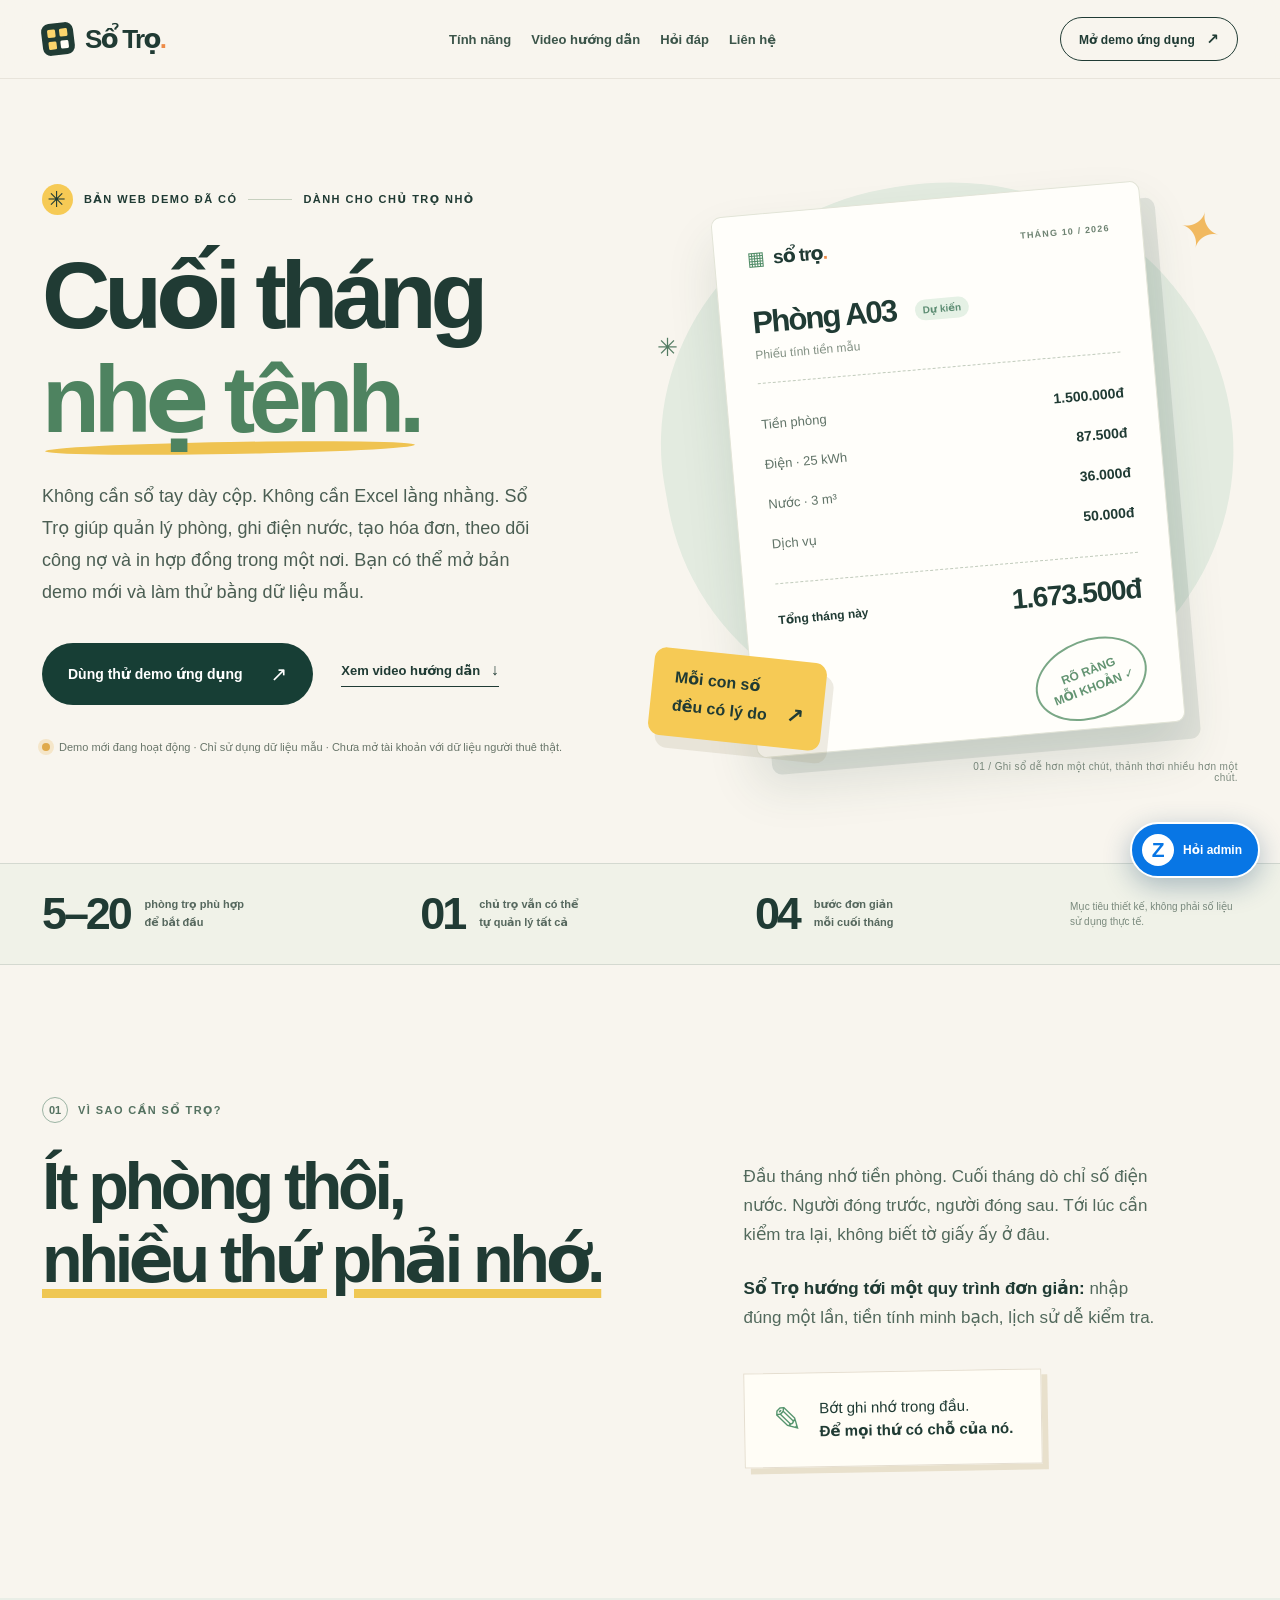
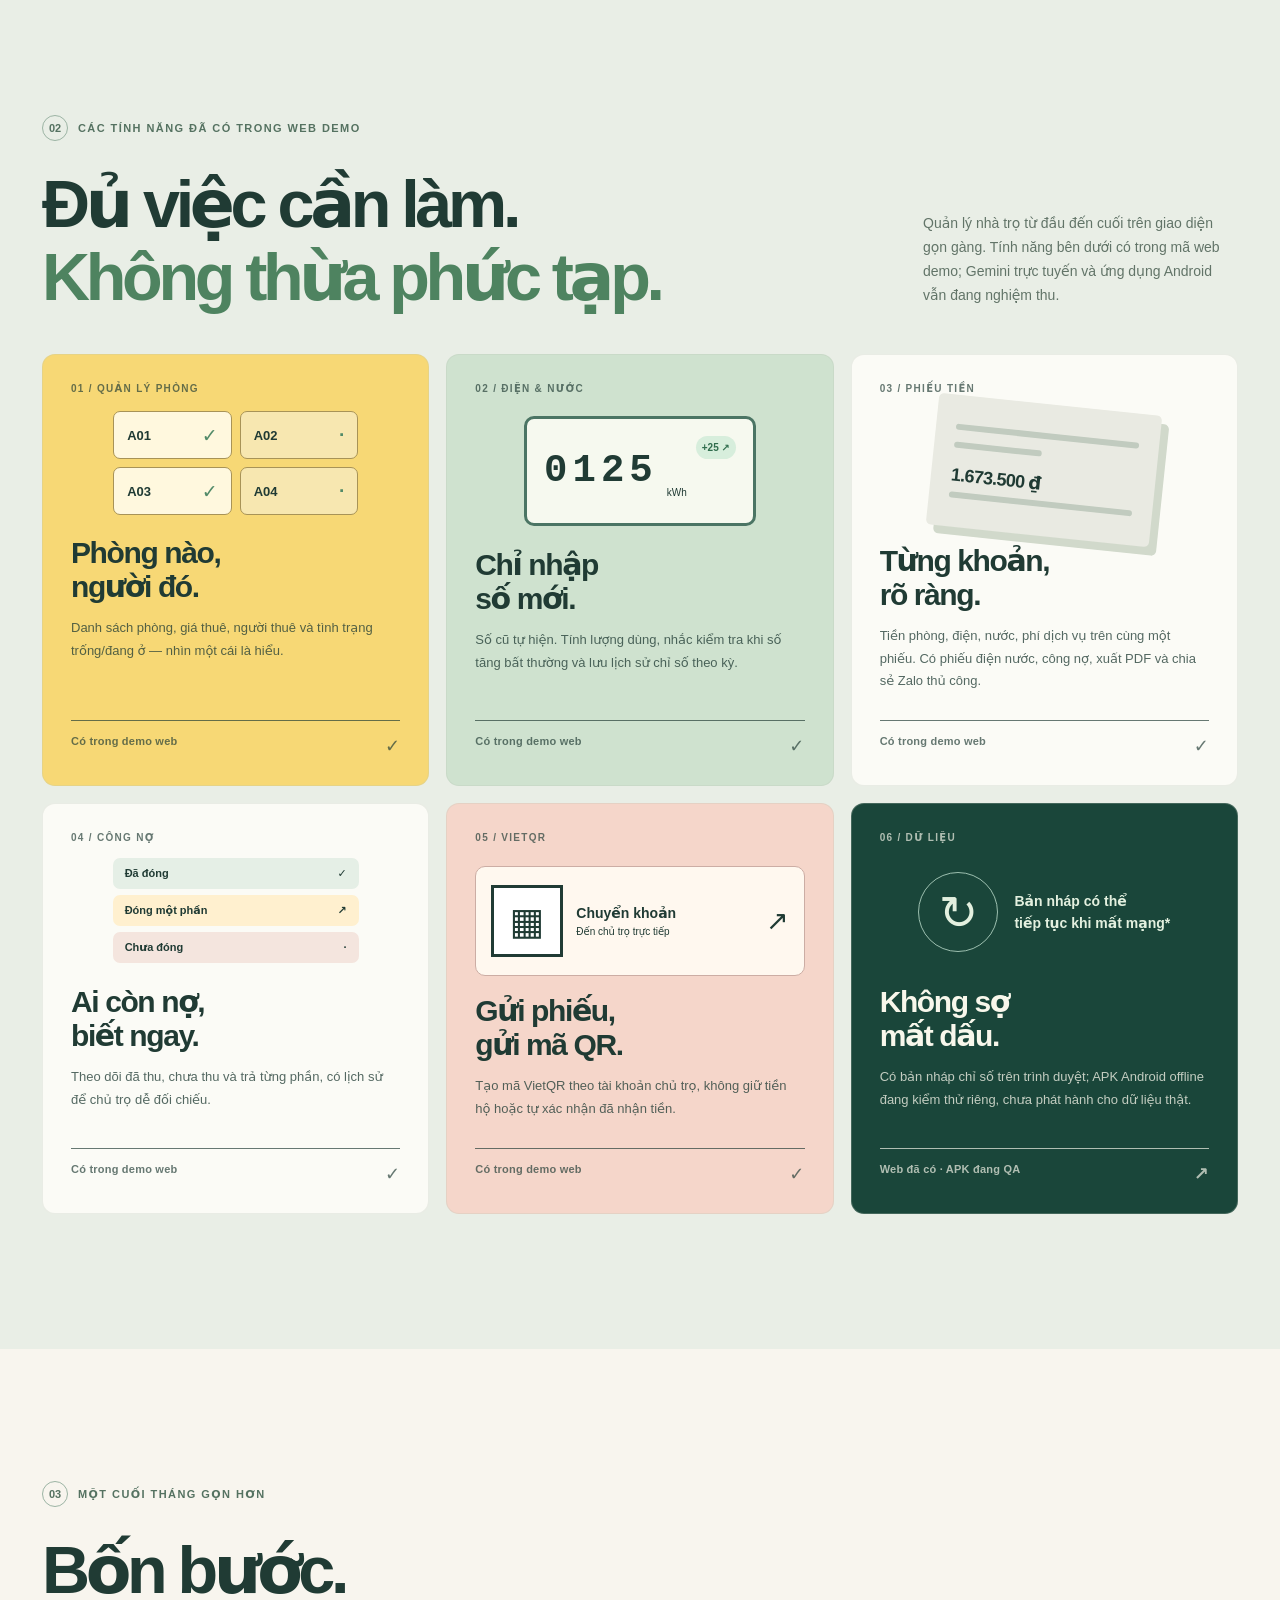
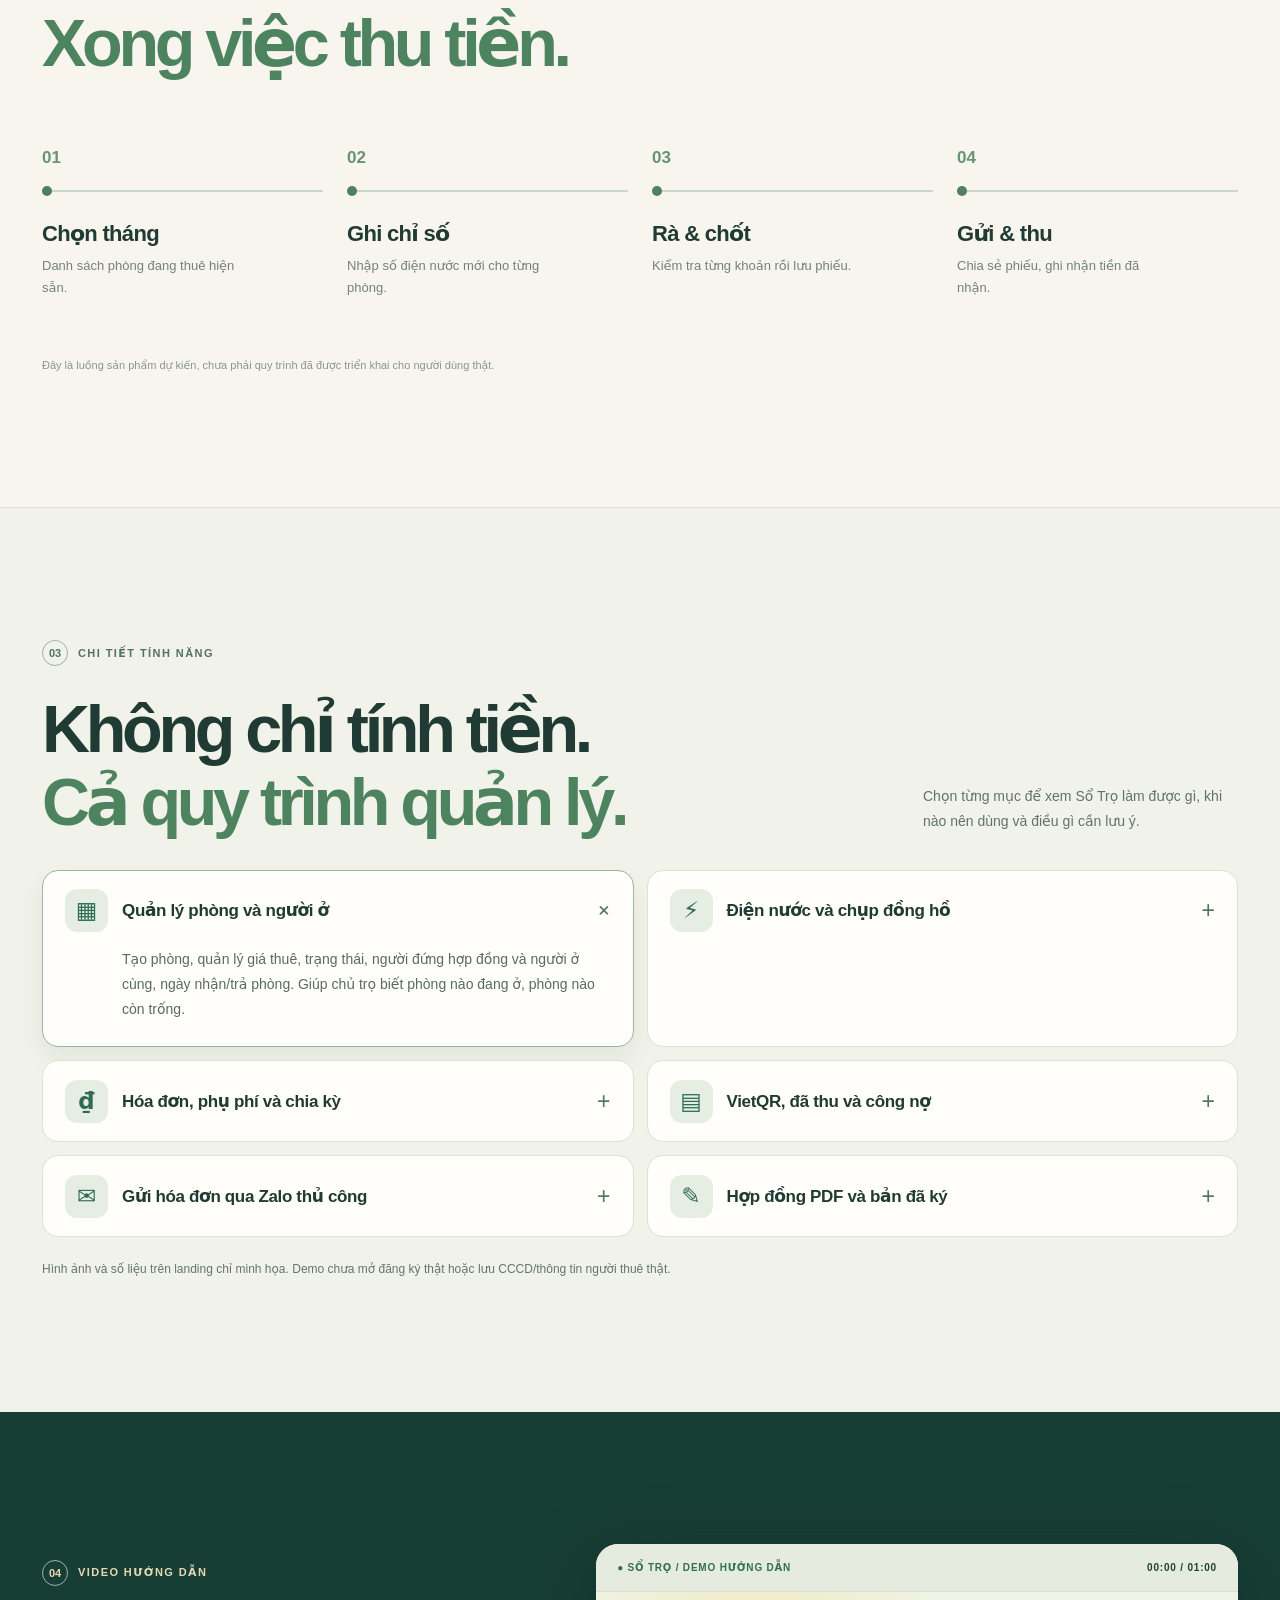
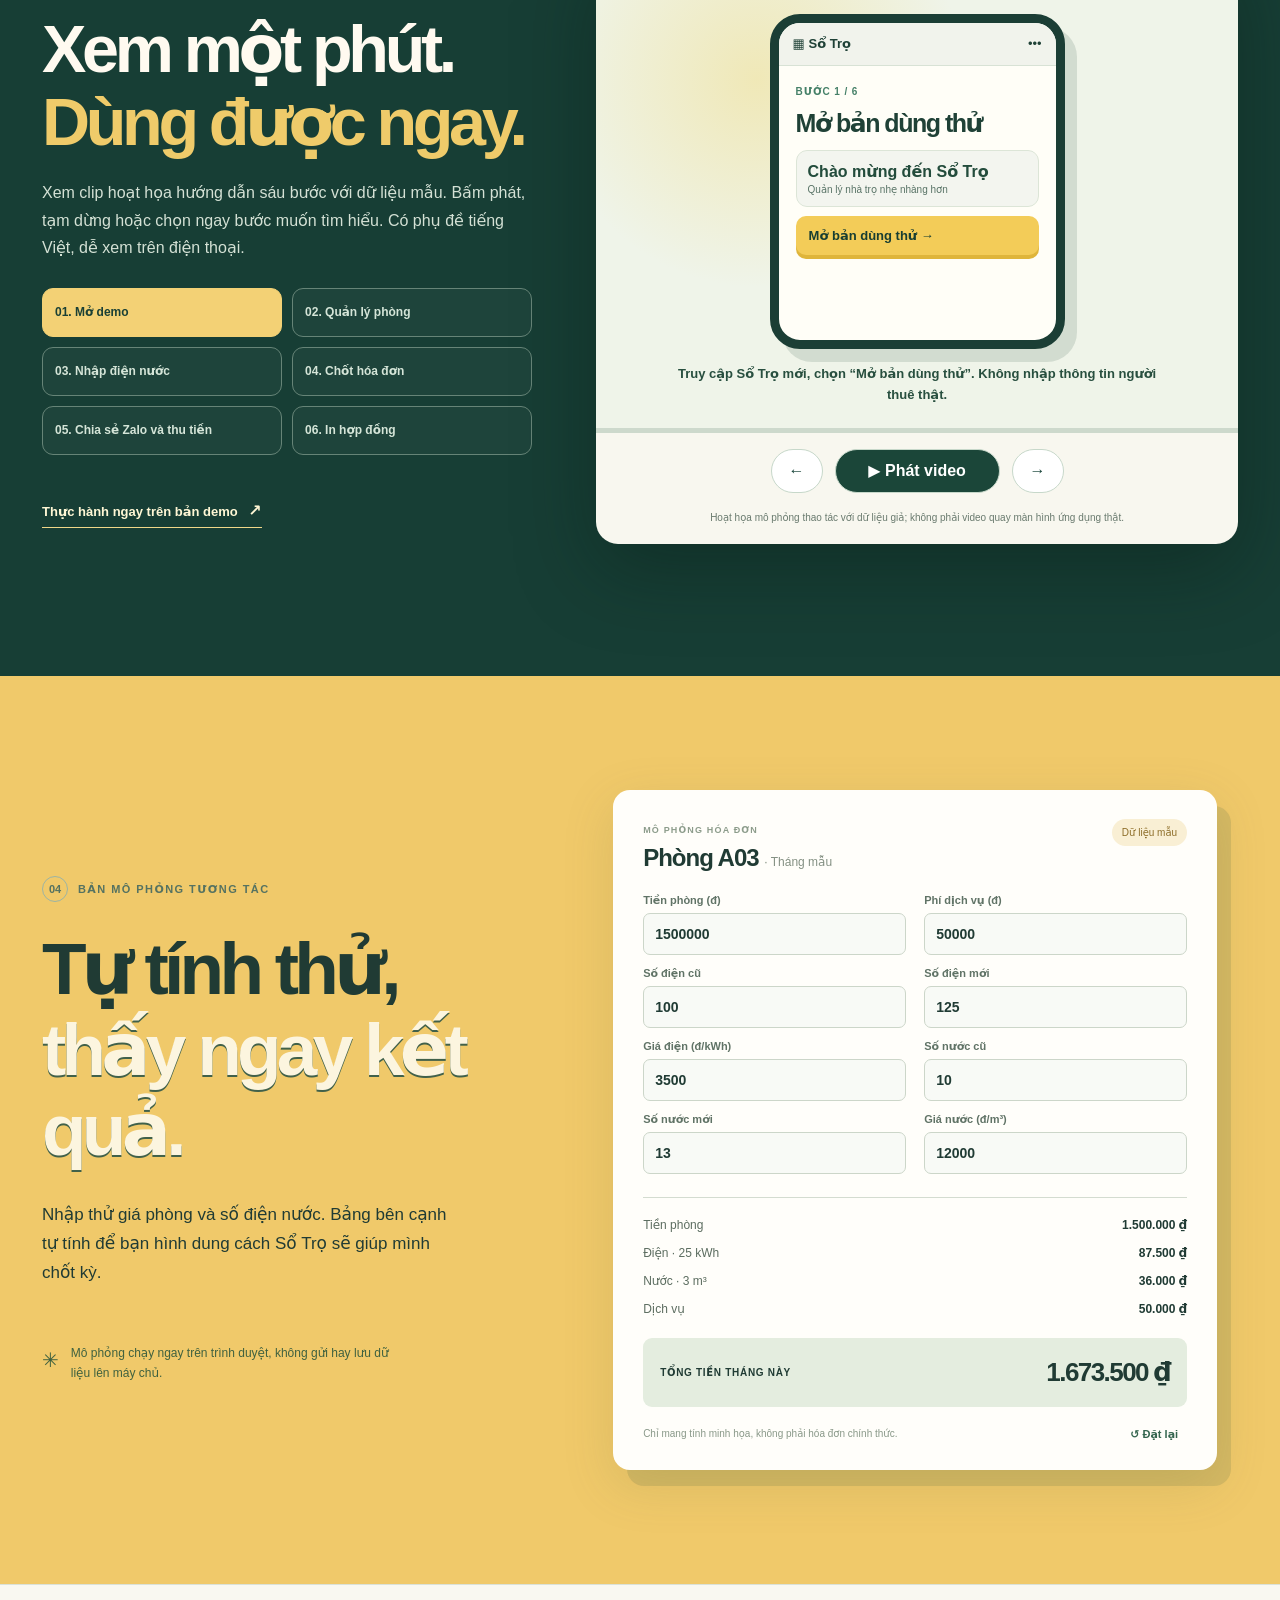
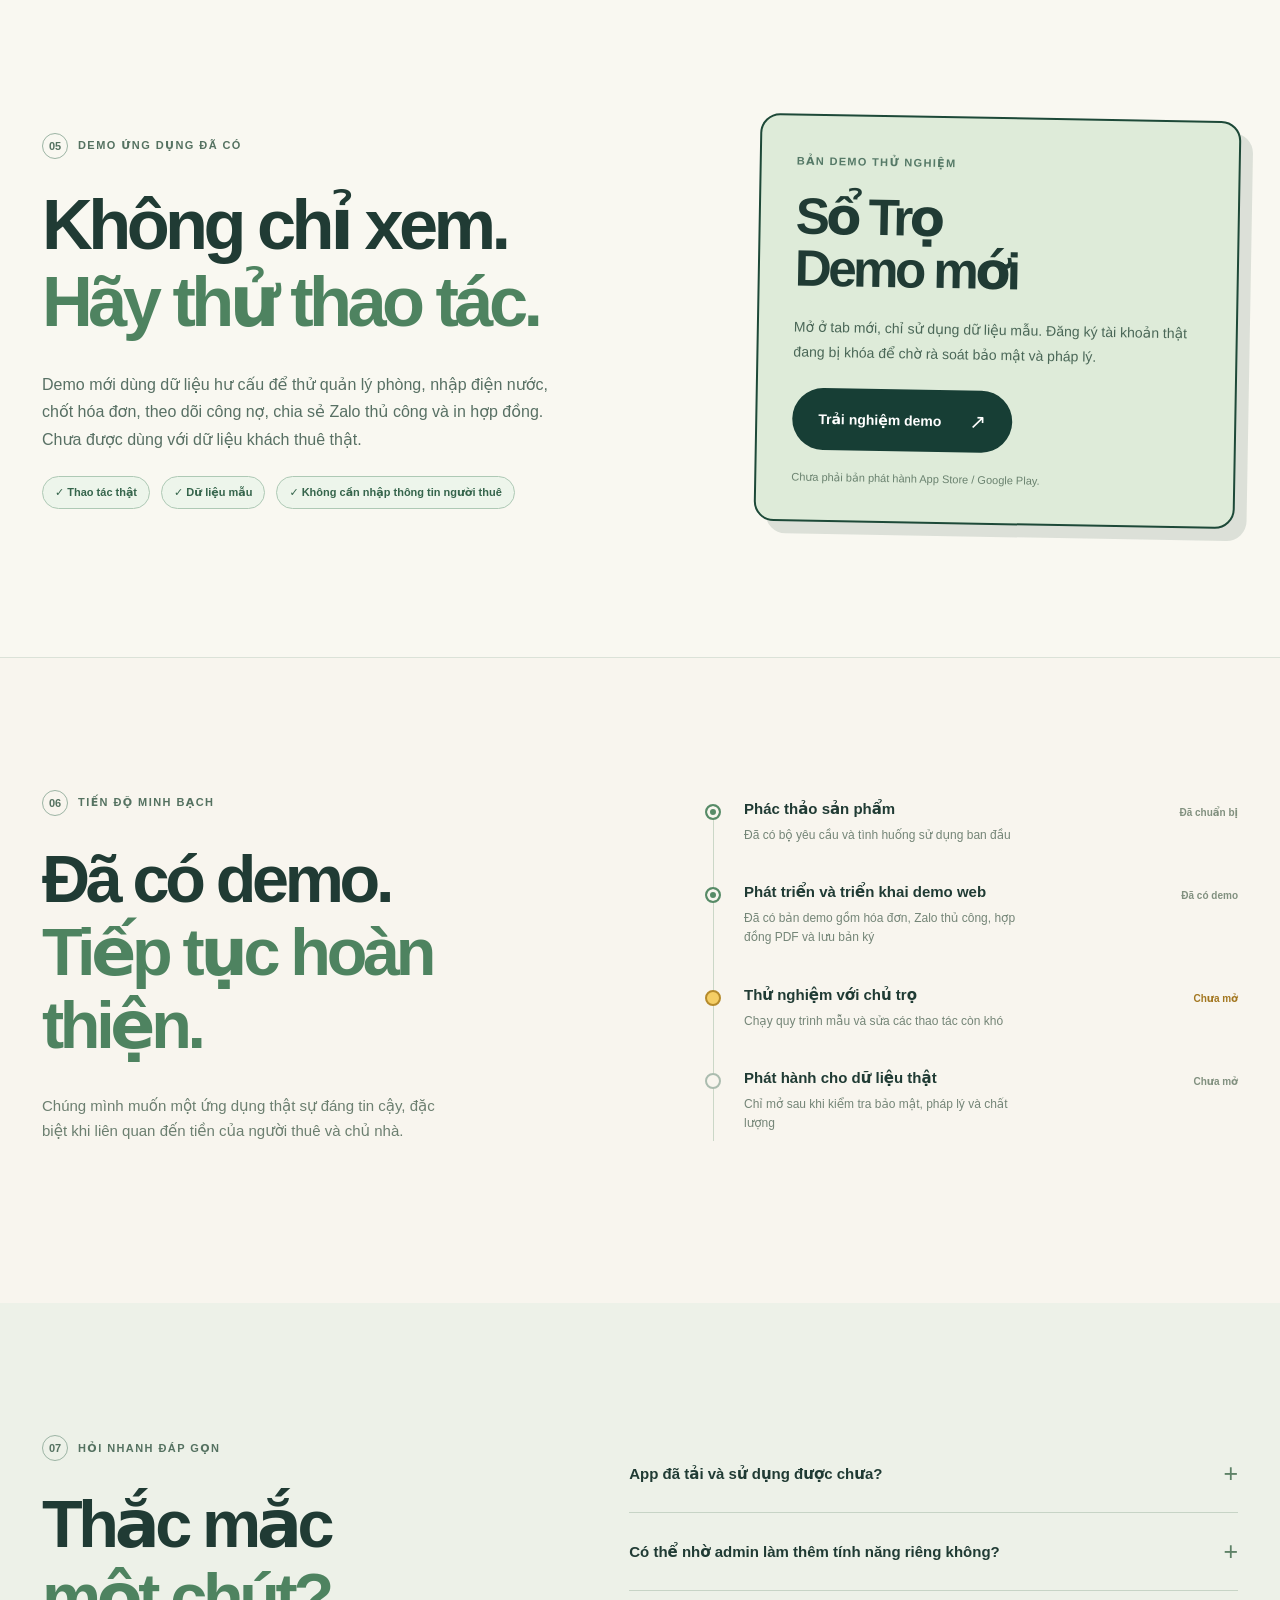
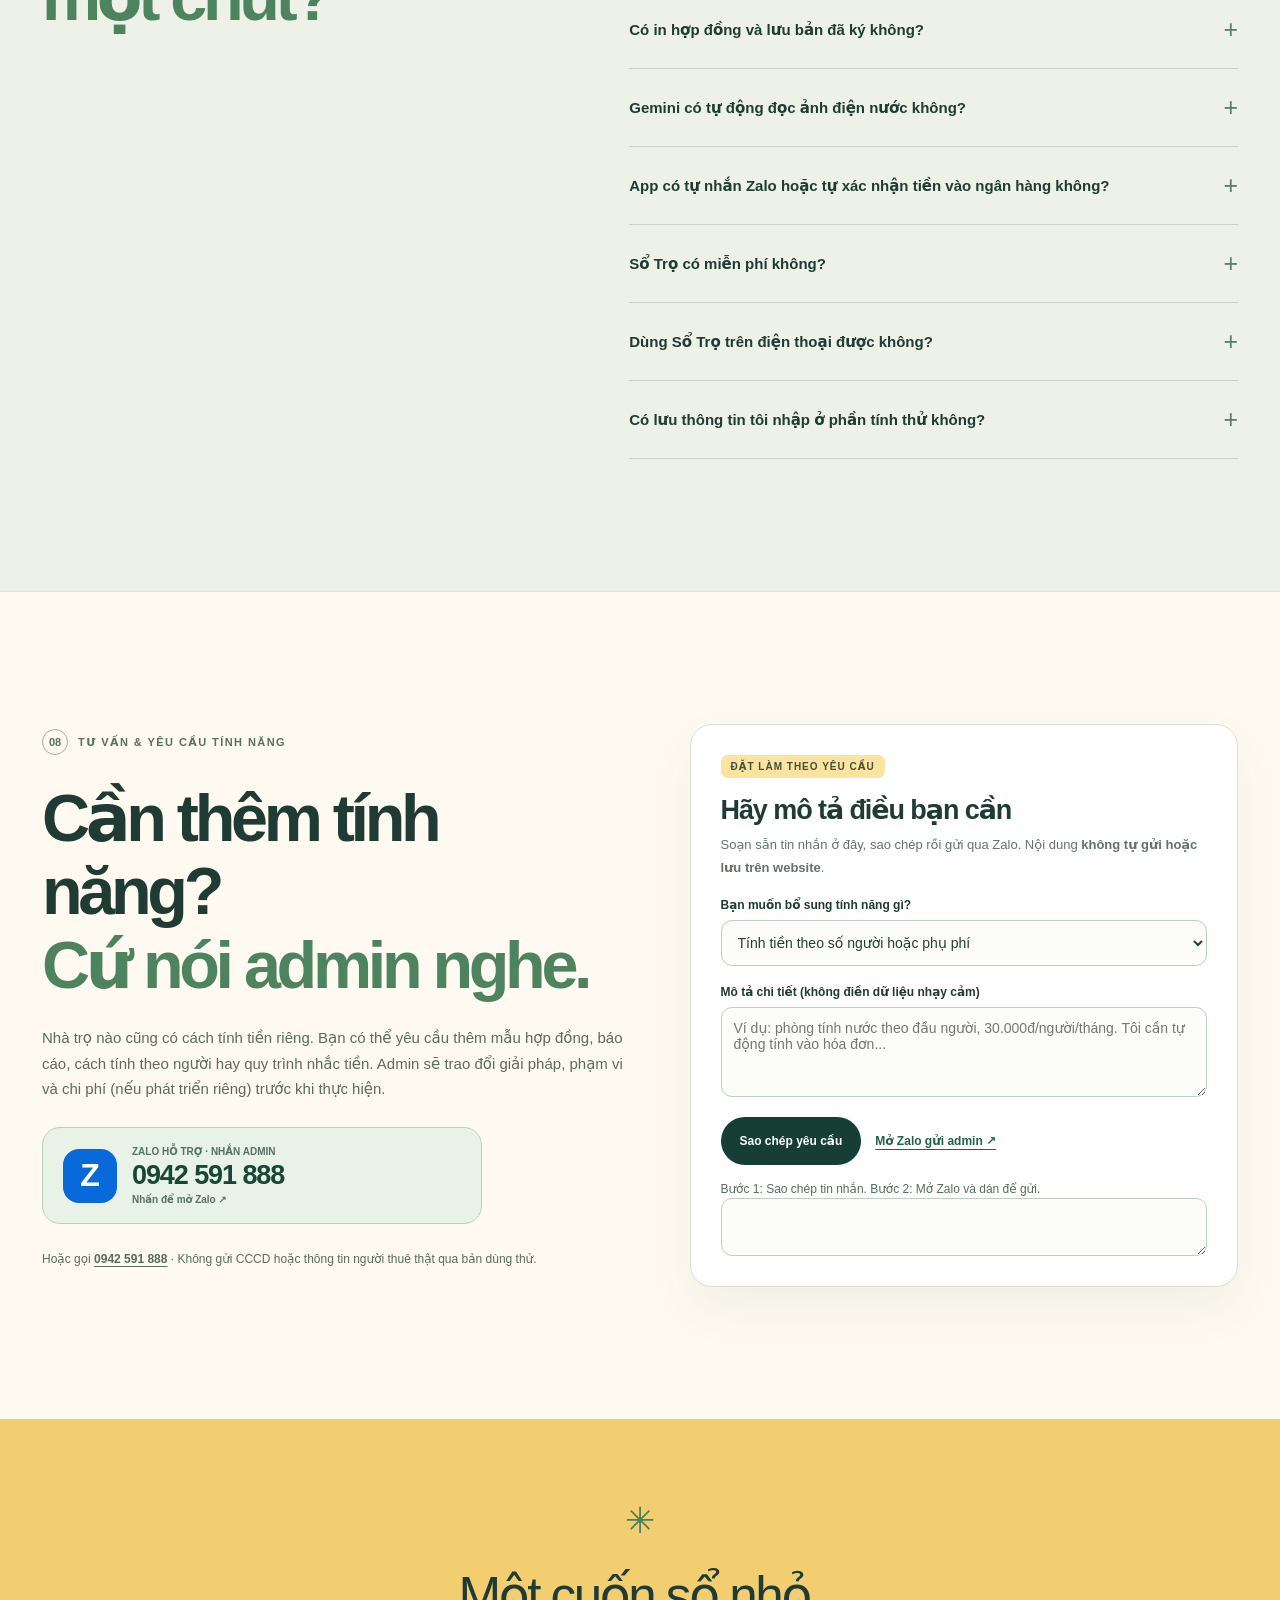
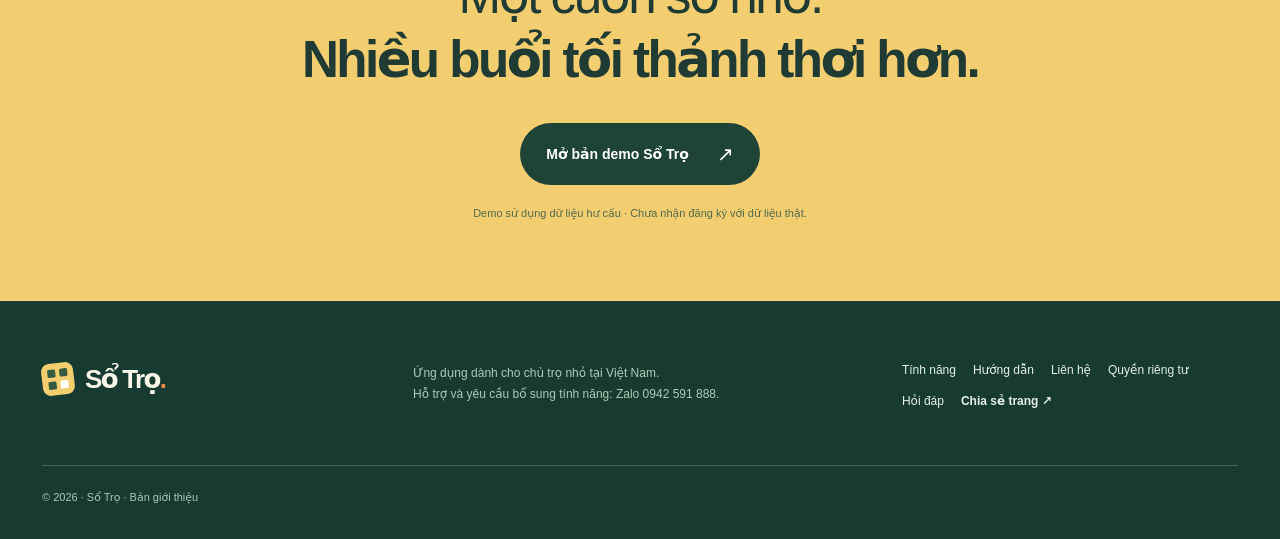
==== commit 25760162: "content(landing): align demo status, timeline and FAQ with deployed release" ====
--- a/index.html
+++ b/index.html
@@ -211,18 +211,18 @@
 
     <section class="section demo-section" id="dung-thu" aria-labelledby="demo-title">
       <div class="shell demo-layout">
-        <div><div class="section-kicker"><span>05</span> DEMO ỨNG DỤNG ĐÃ CÓ</div><h2 id="demo-title">Không chỉ xem.<br><em>Hãy thử thao tác.</em></h2><p>Demo dùng dữ liệu hư cấu để thử thêm phòng, nhập điện nước, chốt phiếu và theo dõi công nợ. Đây chưa phải dịch vụ dành cho dữ liệu thật.</p><div class="demo-proof"><span>✓ Thao tác thật</span><span>✓ Dữ liệu mẫu</span><span>✓ Không cần nhập thông tin người thuê</span></div></div>
-        <div class="demo-cta-card"><span class="demo-label">BẢN DEMO THỬ NGHIỆM</span><h3>Sổ Trọ<br>Preview</h3><p>Mở ở tab mới, chỉ sử dụng dữ liệu mẫu. Đăng ký tài khoản thật đang bị khóa để chờ rà soát bảo mật và pháp lý.</p><a class="button button-primary" target="_blank" rel="noopener noreferrer" href="https://sotro-moi.mesflow.net/">Trải nghiệm demo <span aria-hidden="true">↗</span></a><small>Chưa phải bản phát hành App Store / Google Play.</small></div>
+        <div><div class="section-kicker"><span>05</span> DEMO ỨNG DỤNG ĐÃ CÓ</div><h2 id="demo-title">Không chỉ xem.<br><em>Hãy thử thao tác.</em></h2><p>Demo mới dùng dữ liệu hư cấu để thử quản lý phòng, nhập điện nước, chốt hóa đơn, theo dõi công nợ, chia sẻ Zalo thủ công và in hợp đồng. Chưa được dùng với dữ liệu khách thuê thật.</p><div class="demo-proof"><span>✓ Thao tác thật</span><span>✓ Dữ liệu mẫu</span><span>✓ Không cần nhập thông tin người thuê</span></div></div>
+        <div class="demo-cta-card"><span class="demo-label">BẢN DEMO THỬ NGHIỆM</span><h3>Sổ Trọ<br>Demo mới</h3><p>Mở ở tab mới, chỉ sử dụng dữ liệu mẫu. Đăng ký tài khoản thật đang bị khóa để chờ rà soát bảo mật và pháp lý.</p><a class="button button-primary" target="_blank" rel="noopener noreferrer" href="https://sotro-moi.mesflow.net/">Trải nghiệm demo <span aria-hidden="true">↗</span></a><small>Chưa phải bản phát hành App Store / Google Play.</small></div>
       </div>
     </section>
     <section class="section timeline-section" id="lo-trinh">
       <div class="shell timeline-grid">
-        <div><div class="section-kicker"><span>06</span> TIẾN ĐỘ MINH BẠCH</div><h2>Chậm một chút,<br><em>chắc từng bước.</em></h2><p>Chúng mình muốn một ứng dụng thật sự đáng tin cậy, đặc biệt khi liên quan đến tiền của người thuê và chủ nhà.</p></div>
+        <div><div class="section-kicker"><span>06</span> TIẾN ĐỘ MINH BẠCH</div><h2>Đã có demo.<br><em>Tiếp tục hoàn thiện.</em></h2><p>Chúng mình muốn một ứng dụng thật sự đáng tin cậy, đặc biệt khi liên quan đến tiền của người thuê và chủ nhà.</p></div>
         <ol class="timeline">
           <li class="done"><span class="timeline-dot"></span><div><strong>Phác thảo sản phẩm</strong><span>Đã có bộ yêu cầu và tình huống sử dụng ban đầu</span></div><b>Đã chuẩn bị</b></li>
-          <li class="active"><span class="timeline-dot"></span><div><strong>Phản biện thiết kế & phát triển</strong><span>Đã có Factory Run và ứng dụng demo; đang hoàn thiện nghiệm thu, bảo mật và pháp lý</span></div><b>Đang kiểm thử</b></li>
-          <li><span class="timeline-dot"></span><div><strong>Thử nghiệm với chủ trọ</strong><span>Chạy quy trình mẫu và sửa các thao tác còn khó</span></div><b>Chưa mở</b></li>
-          <li><span class="timeline-dot"></span><div><strong>Phát hành thử</strong><span>Chỉ mở sau khi kiểm tra bảo mật, pháp lý và chất lượng</span></div><b>Chưa mở</b></li>
+          <li class="done"><span class="timeline-dot"></span><div><strong>Phát triển và triển khai demo web</strong><span>Đã có bản demo gồm hóa đơn, Zalo thủ công, hợp đồng PDF và lưu bản ký</span></div><b>Đã có demo</b></li>
+          <li class="active"><span class="timeline-dot"></span><div><strong>Thử nghiệm với chủ trọ</strong><span>Chạy quy trình mẫu và sửa các thao tác còn khó</span></div><b>Chưa mở</b></li>
+          <li><span class="timeline-dot"></span><div><strong>Phát hành cho dữ liệu thật</strong><span>Chỉ mở sau khi kiểm tra bảo mật, pháp lý và chất lượng</span></div><b>Chưa mở</b></li>
         </ol>
       </div>
     </section>
@@ -237,7 +237,7 @@
           <details><summary>Gemini có tự động đọc ảnh điện nước không?<span>+</span></summary><p>Trong mã nguồn có chế độ gợi ý AI khi được đồng ý, nhưng hiện đang tắt trên bản demo công khai. Bạn vẫn nhập và kiểm tra chỉ số thủ công như bình thường.</p></details>
           <details><summary>App có tự nhắn Zalo hoặc tự xác nhận tiền vào ngân hàng không?<span>+</span></summary><p>Chưa. Ứng dụng tạo nội dung chia sẻ để chủ trọ tự gửi Zalo và tạo VietQR, còn việc xác nhận tiền đã nhận do chủ trọ thực hiện.</p></details>
           <details><summary>Sổ Trọ có miễn phí không?<span>+</span></summary><p>Giá và gói sử dụng chưa được quyết định. Chúng mình đang đánh giá mô hình miễn phí cho số phòng ít và nâng cấp khi cần nhiều tính năng hơn.</p></details>
-          <details><summary>Có tự thu tiền thuê hoặc tự nhắn Zalo không?<span>+</span></summary><p>Không trong phiên bản đầu. Định hướng là tạo phiếu, chia sẻ thủ công, cung cấp VietQR chuyển trực tiếp về tài khoản chủ trọ, sau đó chủ trọ xác nhận đã nhận tiền.</p></details>
+          <details><summary>Dùng Sổ Trọ trên điện thoại được không?<span>+</span></summary><p>Bản web demo có giao diện tối ưu điện thoại và máy tính. APK Android offline đã có mã nguồn thử nghiệm nhưng chưa qua kiểm thử thực tế để phát hành.</p></details>
           <details><summary>Có lưu thông tin tôi nhập ở phần tính thử không?<span>+</span></summary><p>Không. Bộ tính thử sử dụng JavaScript chạy cục bộ, không gửi dữ liệu lên server, không dùng cookies theo dõi hoặc công cụ phân tích trong landing này.</p></details>
         </div>
       </div>
--- a/styles.css
+++ b/styles.css
@@ -22,3 +22,86 @@
 .privacy-doc a{text-decoration:underline;text-underline-offset:3px}
 .privacy-doc .notice{border:1px solid #d2decc;background:#ecf3e8;border-radius:12px;padding:20px 24px;margin:35px 0}
 @media(max-width:760px){.demo-layout{grid-template-columns:1fr;gap:28px}.demo-cta-card{padding:26px;transform:none}.demo-proof span{font-size:10px}.privacy-page{padding:54px 0}.privacy-doc h2{margin-top:27px}}
+
+
+/* Product education and contact experience — 2026-10-30 */
+.details-v2{background:#f1f2e9;border-top:1px solid var(--line)}
+.details-v2 .section-header{margin-bottom:30px}
+.v2-details-grid{display:grid;grid-template-columns:repeat(2,minmax(0,1fr));gap:13px}
+.v2-details-grid details{background:#fffefa;border:1px solid #dce2d5;border-radius:16px;padding:0 22px;transition:border-color .2s,box-shadow .2s}
+.v2-details-grid details[open]{border-color:#98b7a2;box-shadow:0 12px 26px #123d3210}
+.v2-details-grid summary{display:flex;align-items:center;gap:14px;list-style:none;min-height:80px;cursor:pointer;outline-offset:5px;font-size:17px}
+.v2-details-grid summary::-webkit-details-marker{display:none}
+.v2-details-grid summary b{display:grid;place-items:center;flex:0 0 43px;height:43px;border-radius:12px;background:#e6eee3;font-size:23px;color:#2f6d53}
+.v2-details-grid summary strong{flex:1;letter-spacing:-.02em}
+.v2-details-grid summary span{font-size:23px;color:#54745e;font-weight:400;transition:transform .2s}
+.v2-details-grid details[open] summary span{transform:rotate(45deg)}
+.v2-details-grid details p{margin:-4px 0 24px 57px;font-size:14px;color:#596b60;line-height:1.8}
+.v2-small-note{margin:22px 0 0;font-size:12px;color:#65766b}
+.tutorial-v2{background:#173e35;color:#fffaf0;overflow:hidden}
+.tutorial-v2-grid{display:grid;grid-template-columns:minmax(0,.84fr) minmax(0,1.1fr);gap:64px;align-items:center}
+.tutorial-v2 .section-kicker{color:#e4d8b2}
+.tutorial-v2 h2{margin:23px 0 20px}
+.tutorial-v2 h2 em{color:#efcb6a}
+.tutorial-v2 p{color:#d4e1d5}
+.tutorial-v2 .text-link{color:#fff7d5;border-color:#f0d789;display:inline-block;margin-top:20px}
+.tutorial-chapters{list-style:none;padding:0;margin:26px 0;display:grid;grid-template-columns:1fr 1fr;gap:10px}
+.tutorial-chapters button{display:block;width:100%;text-align:left;min-height:49px;padding:11px 12px;border:1px solid #668477;border-radius:11px;background:#ffffff08;color:#d5e5d8;font-size:12px;font-weight:700;line-height:1.5}
+.tutorial-chapters button.active,.tutorial-chapters button:hover,.tutorial-chapters button:focus-visible{background:#f3d175;color:#1a4035;border-color:#f3d175}
+.tour-v2-player{background:#f8f7ef;color:#1f4136;border-radius:22px;overflow:hidden;box-shadow:0 25px 80px #071b1566;min-width:0}
+.tour-v2-top{display:flex;justify-content:space-between;align-items:center;gap:10px;padding:18px 21px;background:#e6ebdf;border-bottom:1px solid #d5dfd2;font-size:10px;font-weight:900;letter-spacing:.08em}
+.tour-v2-top span:first-child{color:#346f50}
+.tour-v2-top span:last-child{font-variant-numeric:tabular-nums}
+.tour-v2-scene{min-height:430px;padding:22px;display:flex;flex-direction:column;align-items:center;justify-content:center;gap:14px;background:radial-gradient(circle at 25% 20%,#f1d66b65,transparent 35%),#eff4e9}
+.tour-v2-device{width:min(295px,90%);min-height:335px;border:9px solid #1b3e35;border-radius:30px;background:#fffef7;box-shadow:12px 13px 0 #163d3122;overflow:hidden;animation:tour-enter .45s ease-out}
+.tour-v2-device-head{height:43px;background:#f1f3ec;display:flex;justify-content:space-between;align-items:center;padding:0 14px;border-bottom:1px solid #d8e2d5;font-size:13px}
+.tour-v2-content{padding:20px 17px 16px;min-height:269px}
+.tour-v2-content h3{font-size:25px;letter-spacing:-.06em;line-height:1.17;margin:12px 0}
+.tour-v2-content p{font-size:12px;line-height:1.6;margin-bottom:14px;color:#627267}
+.tour-v2-kicker{font-size:10px;font-weight:900;letter-spacing:.09em;color:#458068}
+.tour-v2-highlight{background:#f3cc58;color:#183e32;border-radius:10px;padding:12px 13px;font-size:13px;font-weight:900;box-shadow:0 4px 0 #dfb53a}
+.tour-v2-box{background:#f3f5ef;border:1px solid #dce5d7;border-radius:11px;padding:11px;margin:9px 0;font-size:12px;color:#234c3c}
+.tour-v2-box strong{font-size:16px}
+.tour-v2-box small{display:block;font-size:10px;color:#587366;margin-top:3px}
+.tour-v2-box.flex{display:flex;align-items:center;justify-content:space-between;gap:6px}
+.tour-v2-tag{display:inline-block;padding:4px 8px;border-radius:14px;font-size:10px;background:#d5e9da;color:#28724c;font-weight:900}
+.tour-v2-subtitle{max-width:480px;text-align:center;color:#284f3f;font-weight:750;font-size:13px;line-height:1.65;min-height:42px}
+.tour-v2-progress{height:5px;background:#cdd9cc}
+.tour-v2-progress span{display:block;height:100%;width:0;background:#377a57;transition:width .18s linear}
+.tour-v2-buttons{display:flex;justify-content:center;align-items:center;gap:12px;padding:16px}
+.tour-v2-buttons button{border:1px solid #c7d8ca;background:#fff;border-radius:999px;min-height:44px;min-width:44px;padding:9px 17px;font-weight:850;color:#174338}
+.tour-v2-buttons #tour-v2-play{min-width:165px;background:#1b4639;color:#fff}
+.tour-v2-buttons button:hover{filter:brightness(.94)}
+.tour-v2-footnote{font-size:10px;text-align:center;padding:0 20px 18px;margin:0;color:#697a6e!important}
+@keyframes tour-enter{from{opacity:.55;transform:scale(.97) translateY(6px)}to{opacity:1;transform:none}}
+.contact-v2{background:#fffaf1;border-top:1px solid #e6decf}
+.contact-v2-grid{display:grid;grid-template-columns:minmax(0,1fr) minmax(0,.94fr);gap:64px;align-items:center}
+.contact-v2-left h2{margin:23px 0}
+.contact-v2-left p{color:#596c5e;font-size:15px}
+.contact-v2-zalo{display:flex;align-items:center;gap:15px;background:#e9f2e6;border:1px solid #b9d1bc;border-radius:18px;padding:18px 20px;margin:25px 0;max-width:440px;transition:transform .15s}
+.contact-v2-zalo:hover{transform:translateY(-3px)}
+.zalo-logo-v2{display:grid;place-items:center;width:54px;height:54px;border-radius:16px;color:#fff;background:#0869db;font-size:32px;font-weight:900;flex:0 0 auto}
+.contact-v2-zalo span:last-child{display:flex;flex-direction:column;gap:3px}
+.contact-v2-zalo small{font-size:10px;font-weight:700;color:#567065}
+.contact-v2-zalo strong{font-size:27px;letter-spacing:-.04em;color:#164737}
+.contact-v2-phone{font-size:12px!important}
+.contact-v2-phone a{font-weight:850;text-decoration:underline;text-underline-offset:3px}
+.contact-v2-form{background:#fff;border:1px solid #e2dfd0;border-radius:22px;padding:30px;box-shadow:0 22px 48px #244d2810}
+.request-v2-label{display:inline-block;background:#fbe3a0;color:#40503c;padding:6px 10px;font-size:10px;border-radius:7px;letter-spacing:.1em;font-weight:900}
+.contact-v2-form h3{font-size:27px;line-height:1.23;letter-spacing:-.04em;margin:16px 0 7px}
+.contact-v2-form p{color:#647369;font-size:13px}
+.contact-v2-form label{display:block;margin:19px 0 8px;font-size:12px;font-weight:850}
+.contact-v2-form select,.contact-v2-form textarea{display:block;width:100%;border:1px solid #bdcfc0;background:#fcfdf9;color:#233f34;border-radius:11px;padding:12px;min-height:46px;font:inherit;font-size:14px;resize:vertical}
+.contact-v2-form :is(select,textarea):focus-visible{outline:3px solid #eac55d;outline-offset:2px}
+.request-v2-actions{display:flex;flex-wrap:wrap;align-items:center;gap:14px;margin-top:20px}
+.request-v2-actions .button{min-height:48px;padding:14px 19px;font-size:12px;gap:5px}
+.request-v2-open{font-size:12px;font-weight:900;text-decoration:underline;text-underline-offset:4px;color:#236246}
+.request-v2-status{font-size:12px!important;margin:15px 0 0;color:#526e60!important;line-height:1.5!important}
+#request-v2-fallback:not([hidden]){display:block;margin-top:12px}
+.floating-zalo-v2{position:fixed;right:20px;bottom:22px;z-index:60;display:flex;align-items:center;gap:9px;padding:10px 16px 10px 10px;background:#0876e5;color:#fff;border:2px solid #fff;border-radius:100px;box-shadow:0 8px 28px #17456d55;font-size:12px;font-weight:850}
+.floating-zalo-v2 strong{display:grid;place-items:center;background:#fff;color:#0876e5;width:32px;height:32px;border-radius:100%;font-size:21px}
+.floating-zalo-v2:hover{background:#075cbd;transform:translateY(-2px)}
+.top-nav{gap:20px}
+@media(max-width:960px){.tutorial-v2-grid,.contact-v2-grid{grid-template-columns:1fr;gap:34px}.tutorial-v2-grid{max-width:690px}.contact-v2-grid{max-width:800px}.v2-details-grid{grid-template-columns:1fr}.tour-v2-scene{min-height:410px}}
+@media(max-width:600px){.v2-details-grid summary{font-size:14px;gap:9px;min-height:67px}.v2-details-grid details{padding:0 15px}.v2-details-grid summary b{flex-basis:36px;height:36px;font-size:19px}.v2-details-grid details p{margin:0 0 18px 45px;font-size:12px}.tutorial-chapters{grid-template-columns:1fr 1fr;gap:6px}.tutorial-chapters button{font-size:11px;padding:10px}.tour-v2-stage{padding:10px}.tour-v2-scene{min-height:390px;padding:16px 9px}.tour-v2-device{width:270px;min-height:314px}.tour-v2-content{padding:14px}.tour-v2-top{font-size:9px;padding:13px 10px}.contact-v2-form{padding:23px 17px}.contact-v2-form h3{font-size:24px}.contact-v2-zalo strong{font-size:23px}.floating-zalo-v2{right:10px;bottom:10px}.floating-zalo-v2 span{display:none}.floating-zalo-v2{padding:8px}}
+@media(prefers-reduced-motion:reduce){.tour-v2-device{animation:none}.tour-v2-progress span{transition:none}.contact-v2-zalo,.floating-zalo-v2{transition:none}}
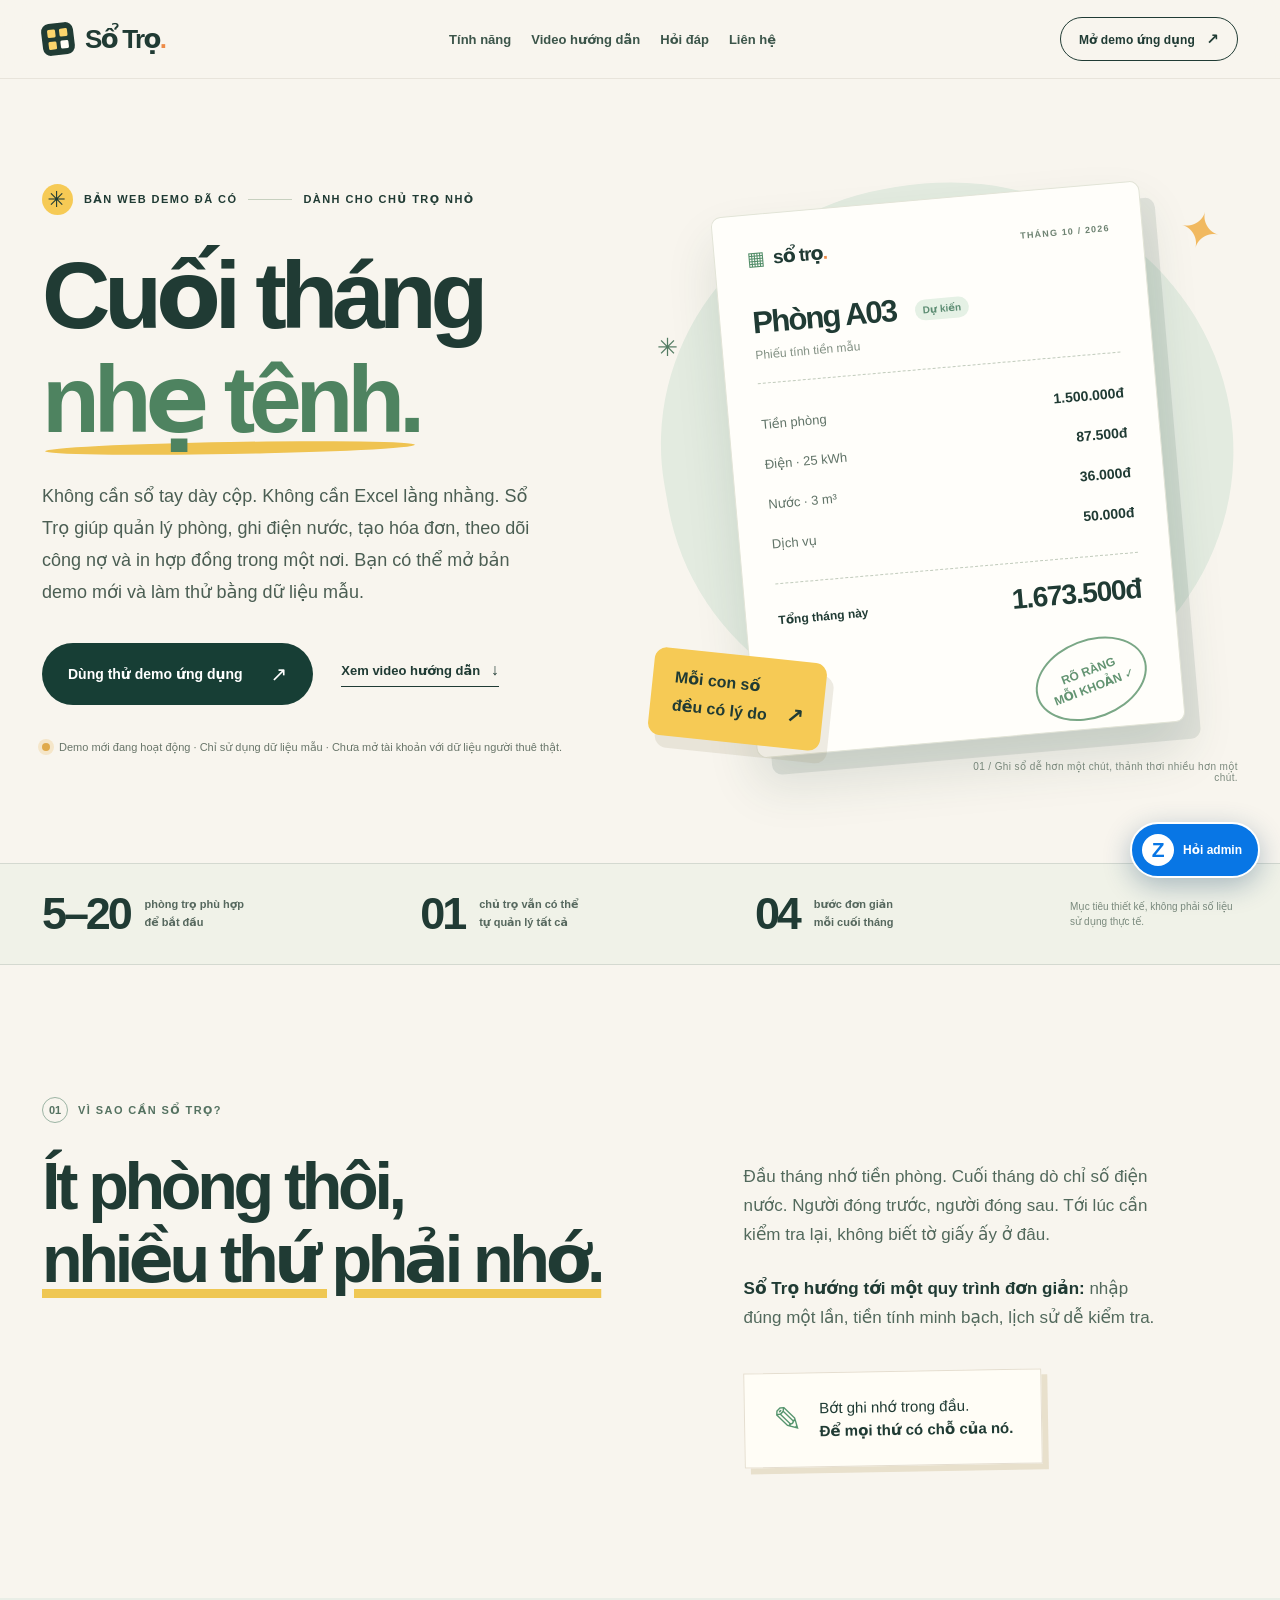
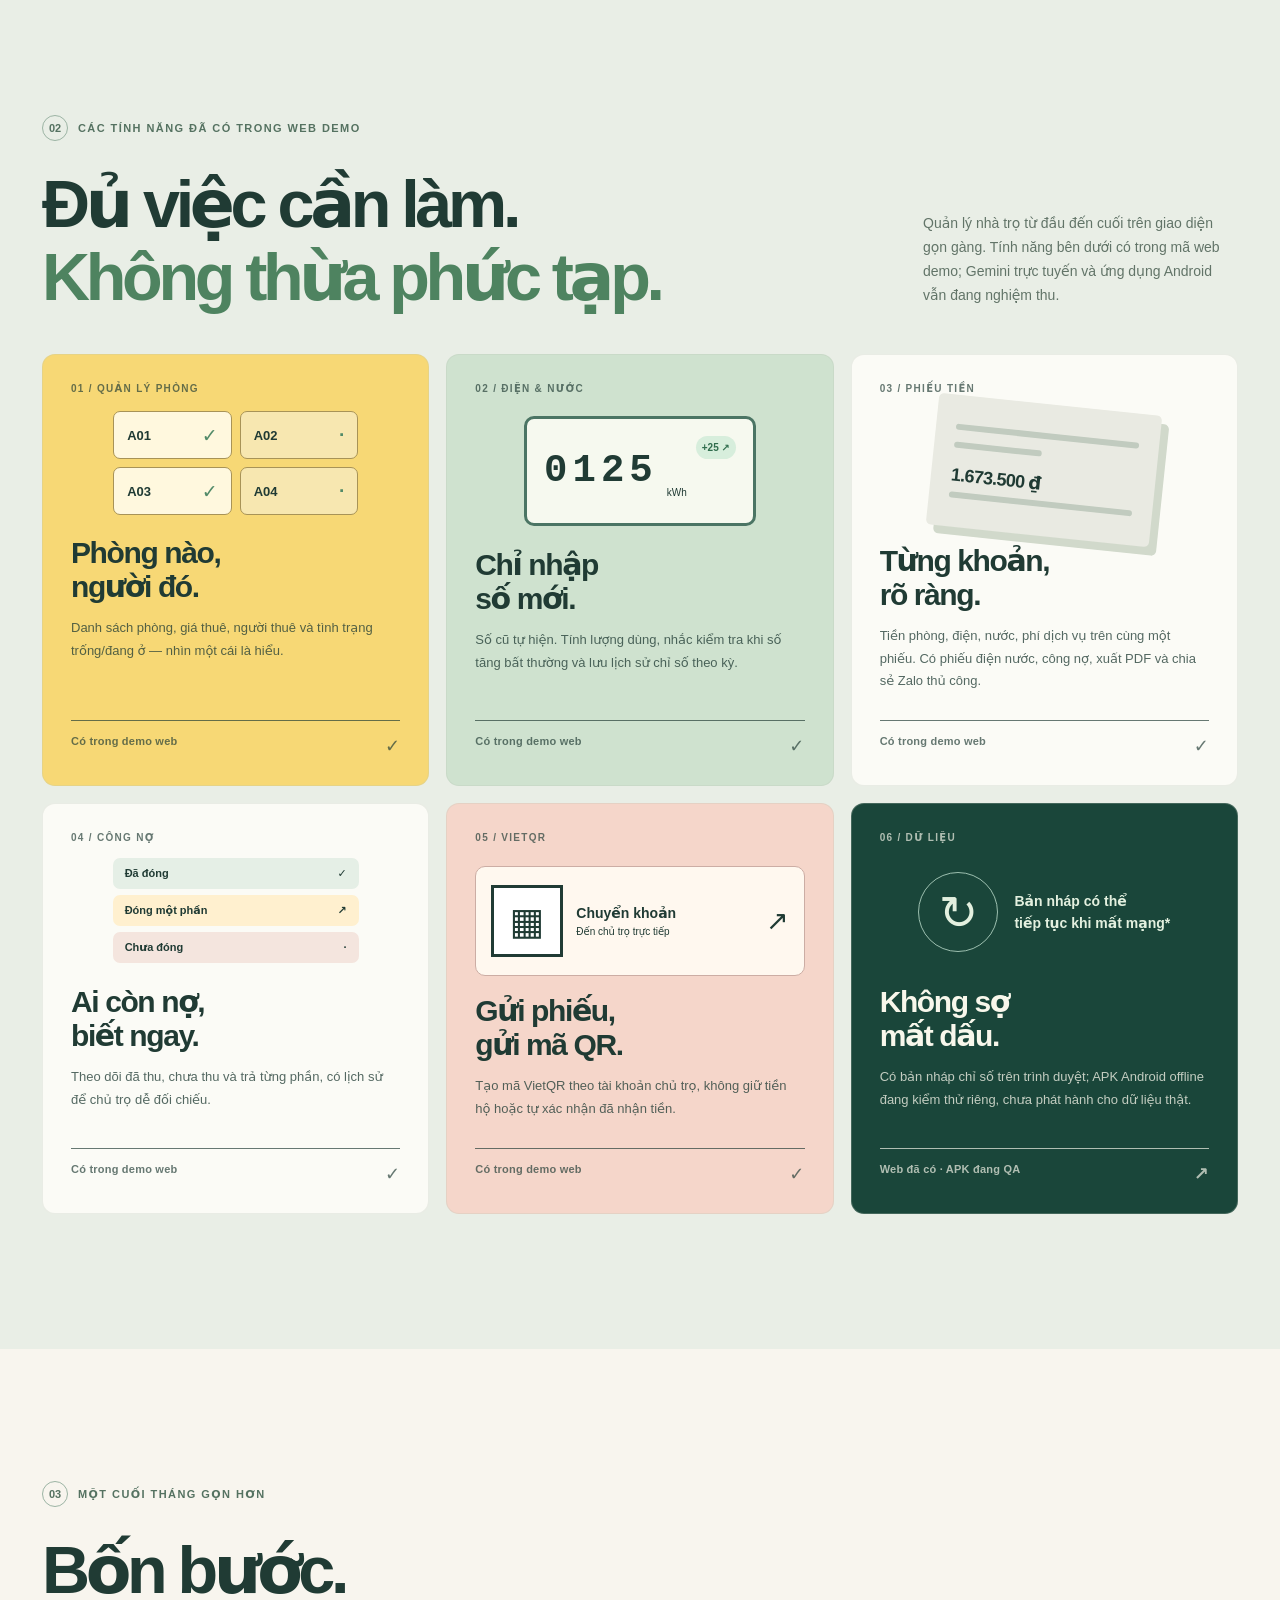
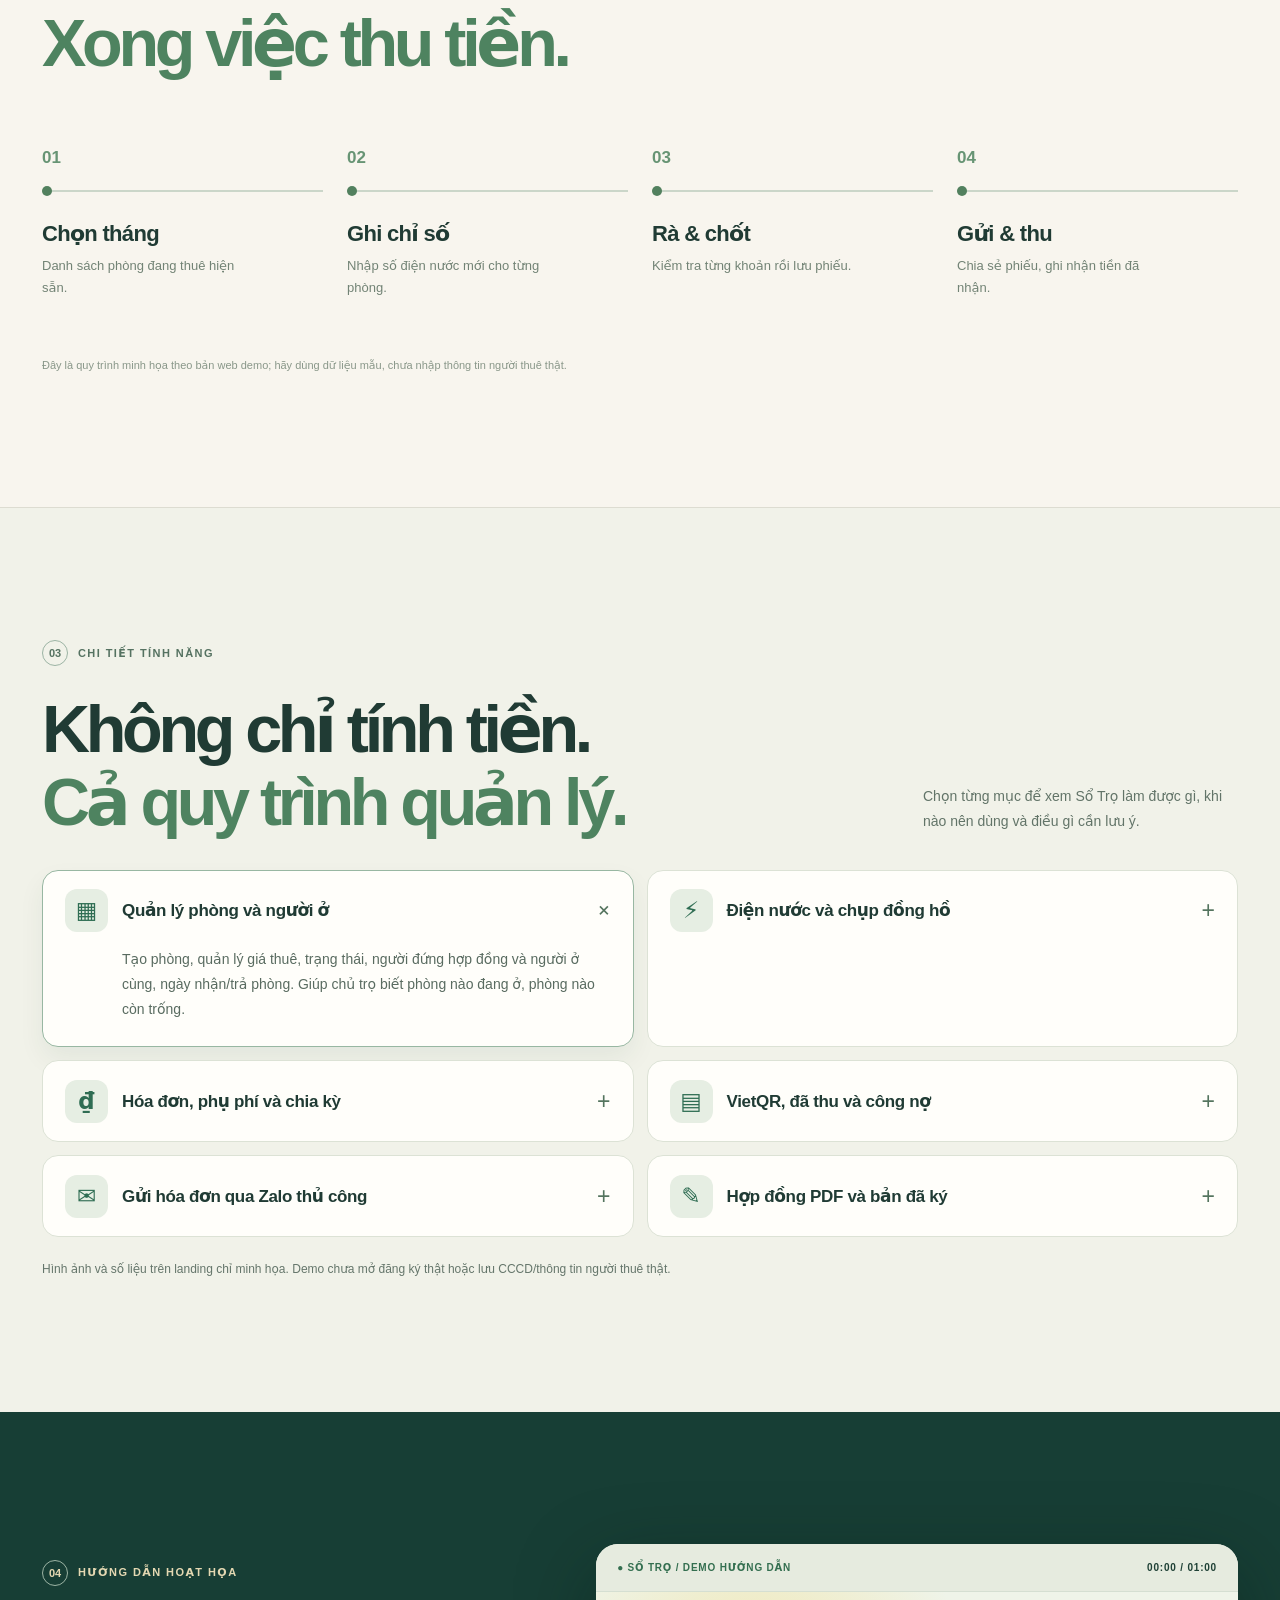
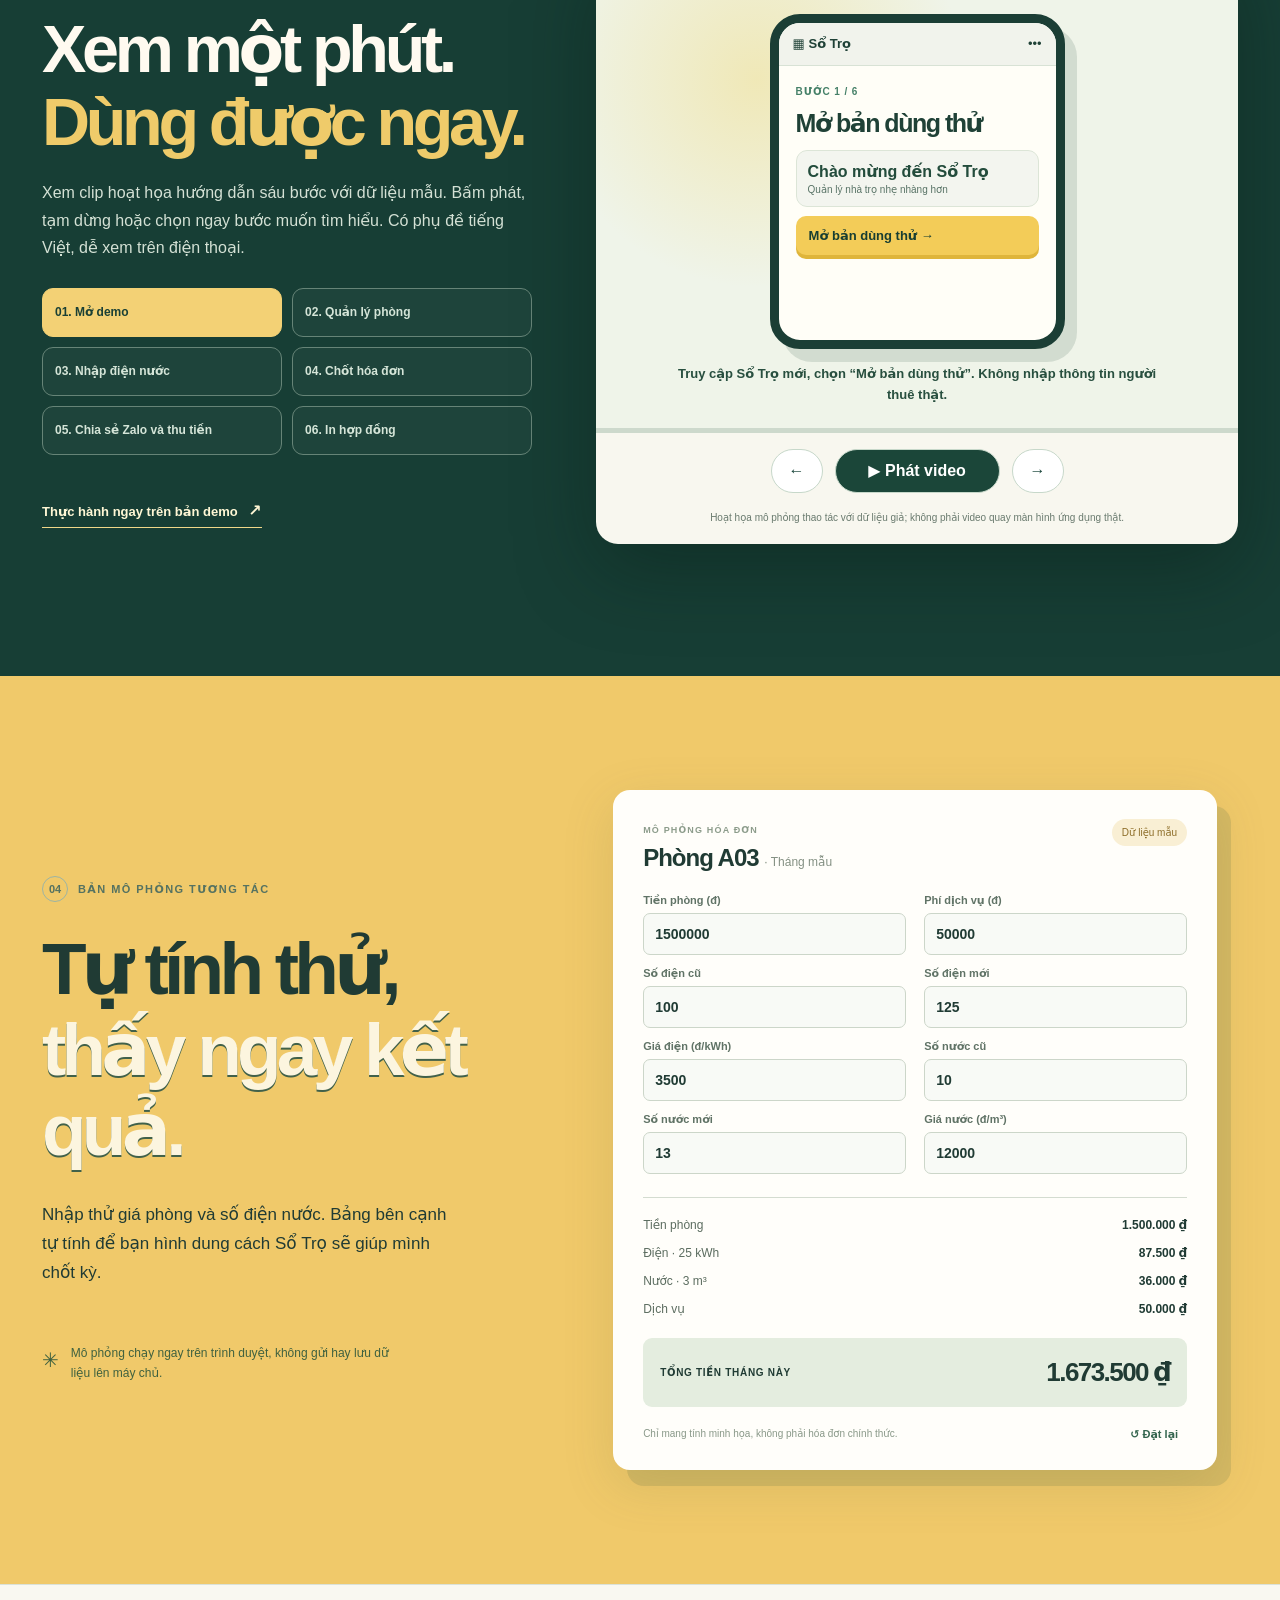
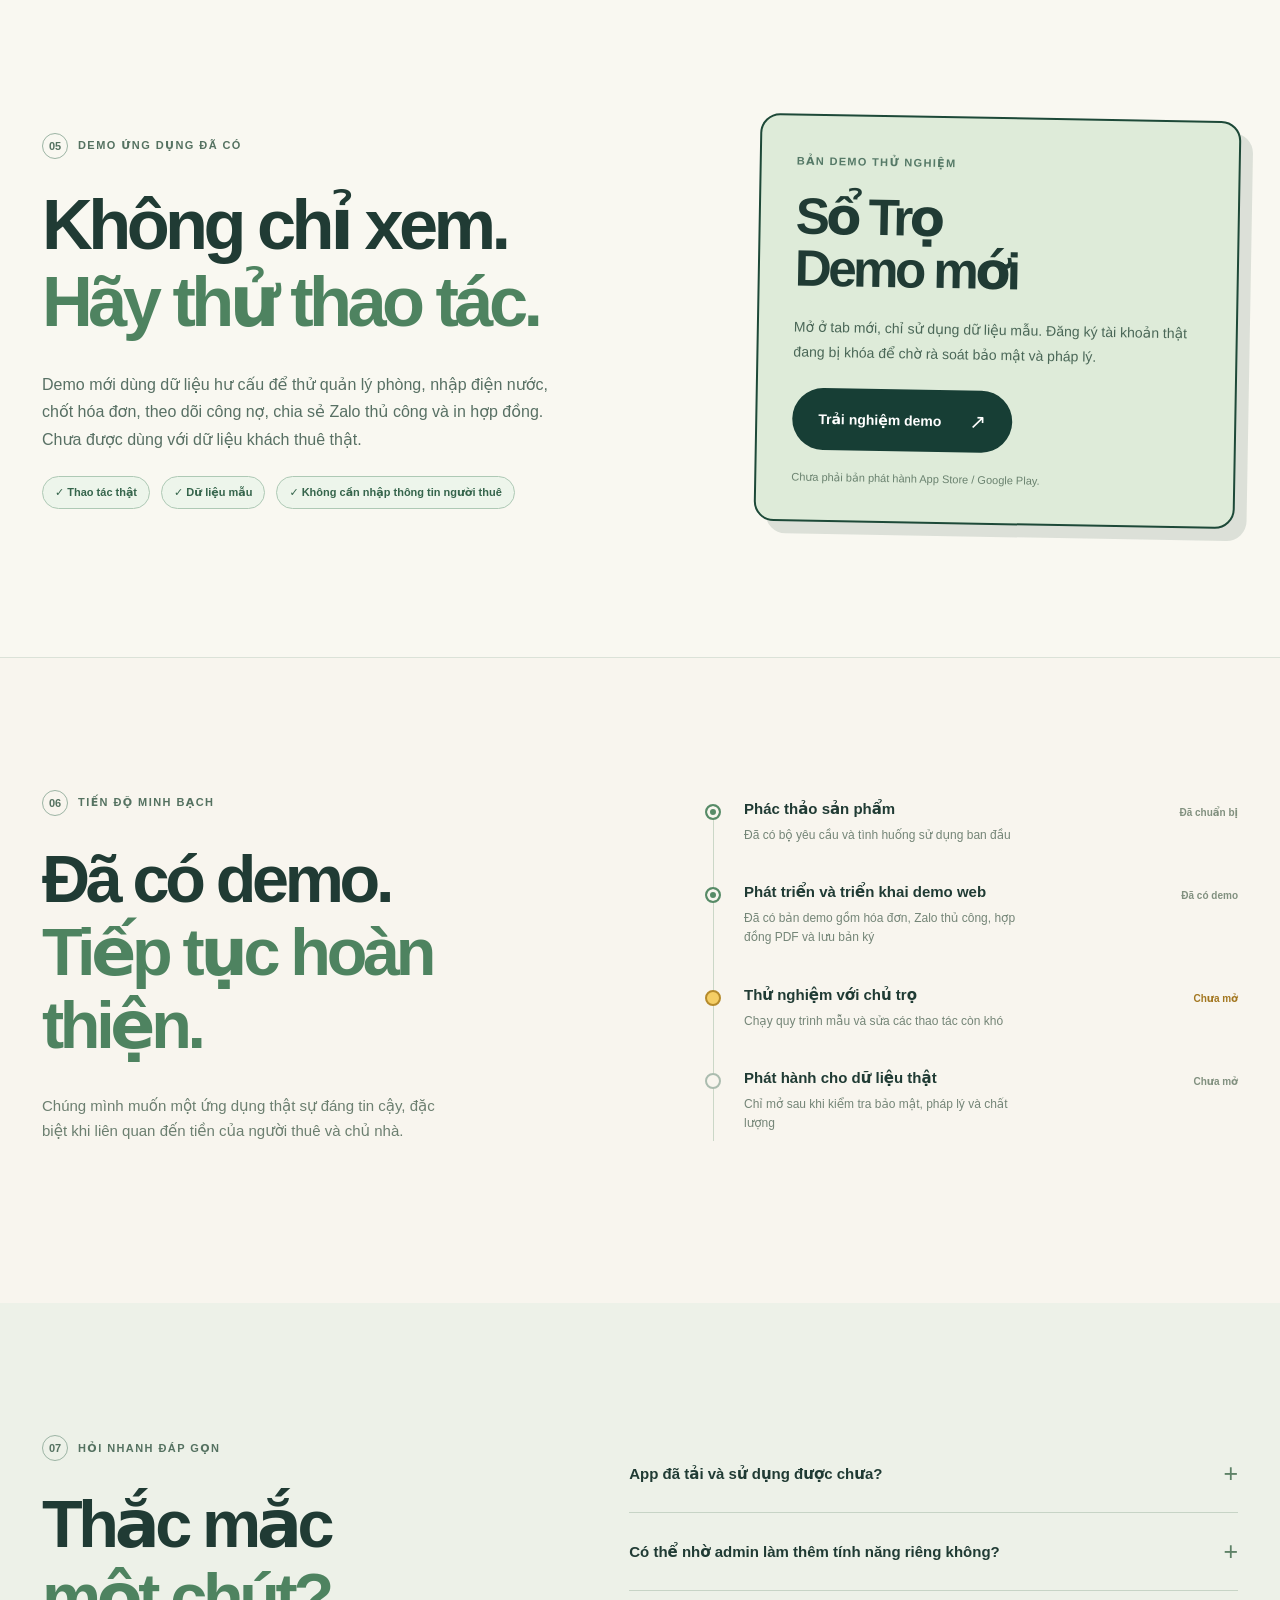
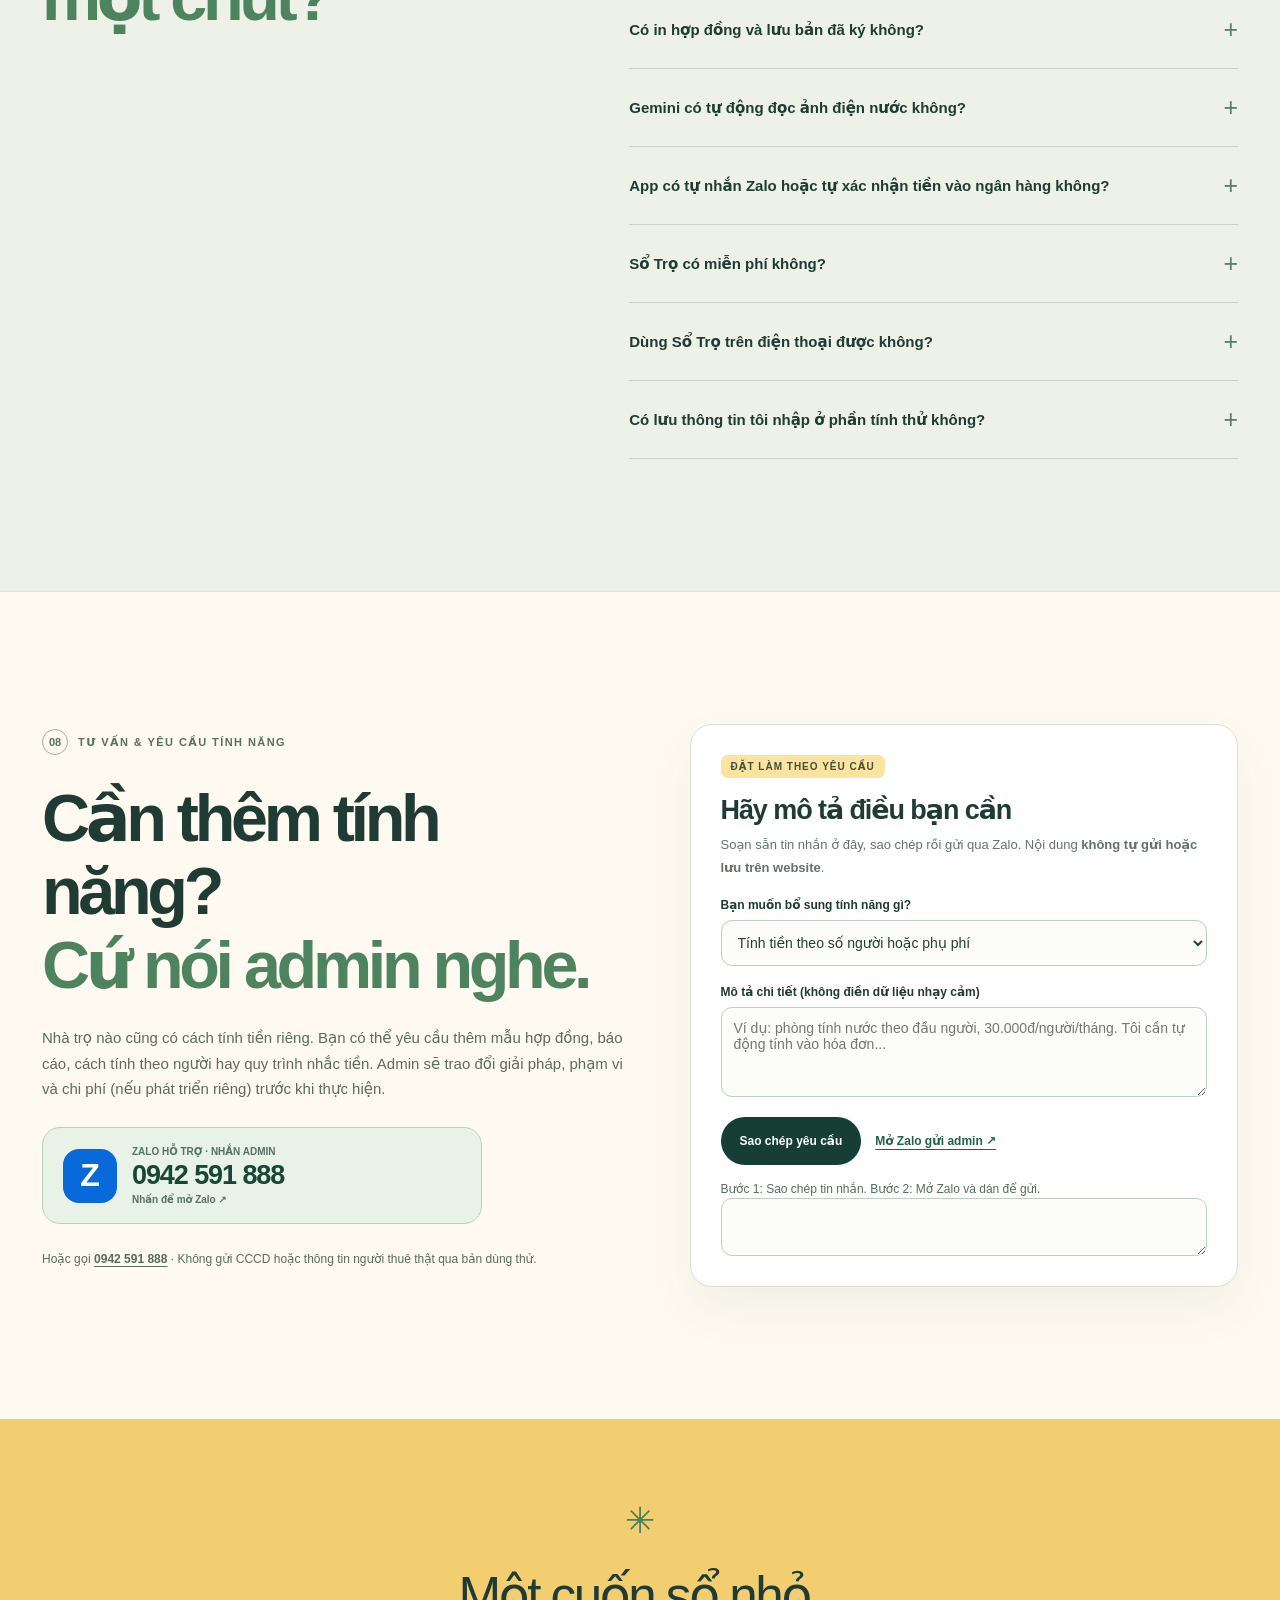
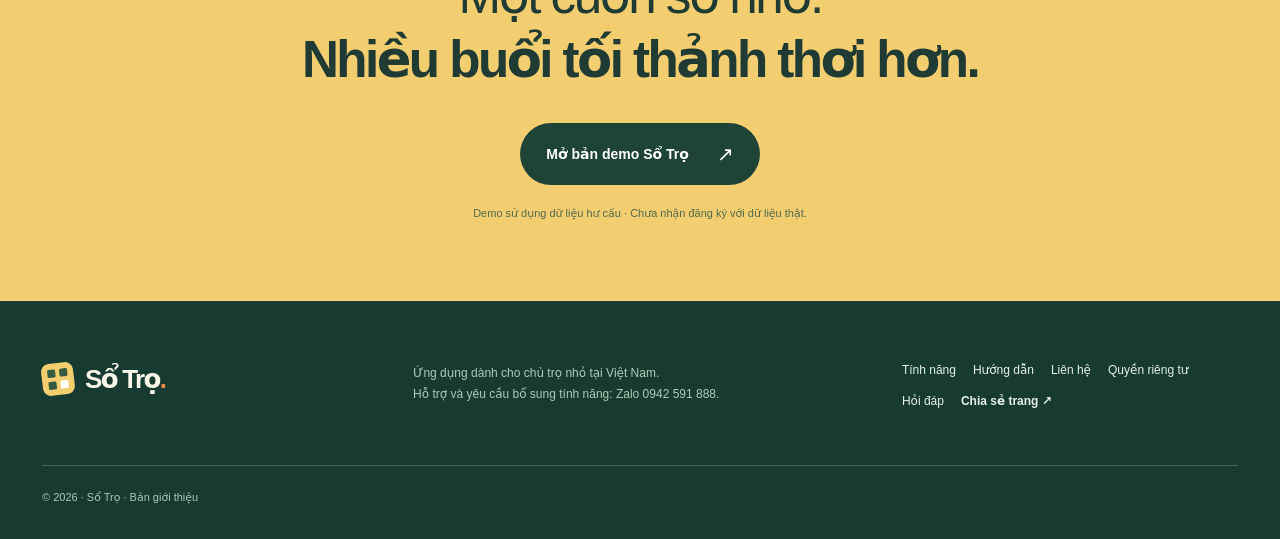
==== commit c815559a: "fix(landing): accurate demo status and animated guide labeling" ====
--- a/index.html
+++ b/index.html
@@ -119,7 +119,7 @@
           <div class="step"><span class="step-num">03</span><div class="step-line"></div><h3>Rà & chốt</h3><p>Kiểm tra từng khoản rồi lưu phiếu.</p></div>
           <div class="step"><span class="step-num">04</span><div class="step-line"></div><h3>Gửi & thu</h3><p>Chia sẻ phiếu, ghi nhận tiền đã nhận.</p></div>
         </div>
-        <p class="steps-disclaimer">Đây là luồng sản phẩm dự kiến, chưa phải quy trình đã được triển khai cho người dùng thật.</p>
+        <p class="steps-disclaimer">Đây là quy trình minh họa theo bản web demo; hãy dùng dữ liệu mẫu, chưa nhập thông tin người thuê thật.</p>
       </div>
     </section>
 
@@ -142,7 +142,7 @@
     <section class="section tutorial-v2" id="huong-dan" aria-labelledby="tutorial-title">
       <div class="shell tutorial-v2-grid">
         <div>
-          <div class="section-kicker"><span>04</span> VIDEO HƯỚNG DẪN</div>
+          <div class="section-kicker"><span>04</span> HƯỚNG DẪN HOẠT HỌA</div>
           <h2 id="tutorial-title">Xem một phút.<br><em>Dùng được ngay.</em></h2>
           <p>Xem clip hoạt họa hướng dẫn sáu bước với dữ liệu mẫu. Bấm phát, tạm dừng hoặc chọn ngay bước muốn tìm hiểu. Có phụ đề tiếng Việt, dễ xem trên điện thoại.</p>
           <ol class="tutorial-chapters">
@@ -167,7 +167,7 @@
           <div class="tour-v2-progress" aria-hidden="true"><span id="tour-v2-progress"></span></div>
           <div class="tour-v2-buttons">
             <button type="button" id="tour-v2-prev" aria-label="Bước trước">←</button>
-            <button type="button" id="tour-v2-play" aria-pressed="false">▶ Phát video</button>
+            <button type="button" id="tour-v2-play" aria-pressed="false">▶ Phát hướng dẫn</button>
             <button type="button" id="tour-v2-next" aria-label="Bước sau">→</button>
           </div>
           <p class="tour-v2-footnote">Hoạt họa mô phỏng thao tác với dữ liệu giả; không phải video quay màn hình ứng dụng thật.</p>
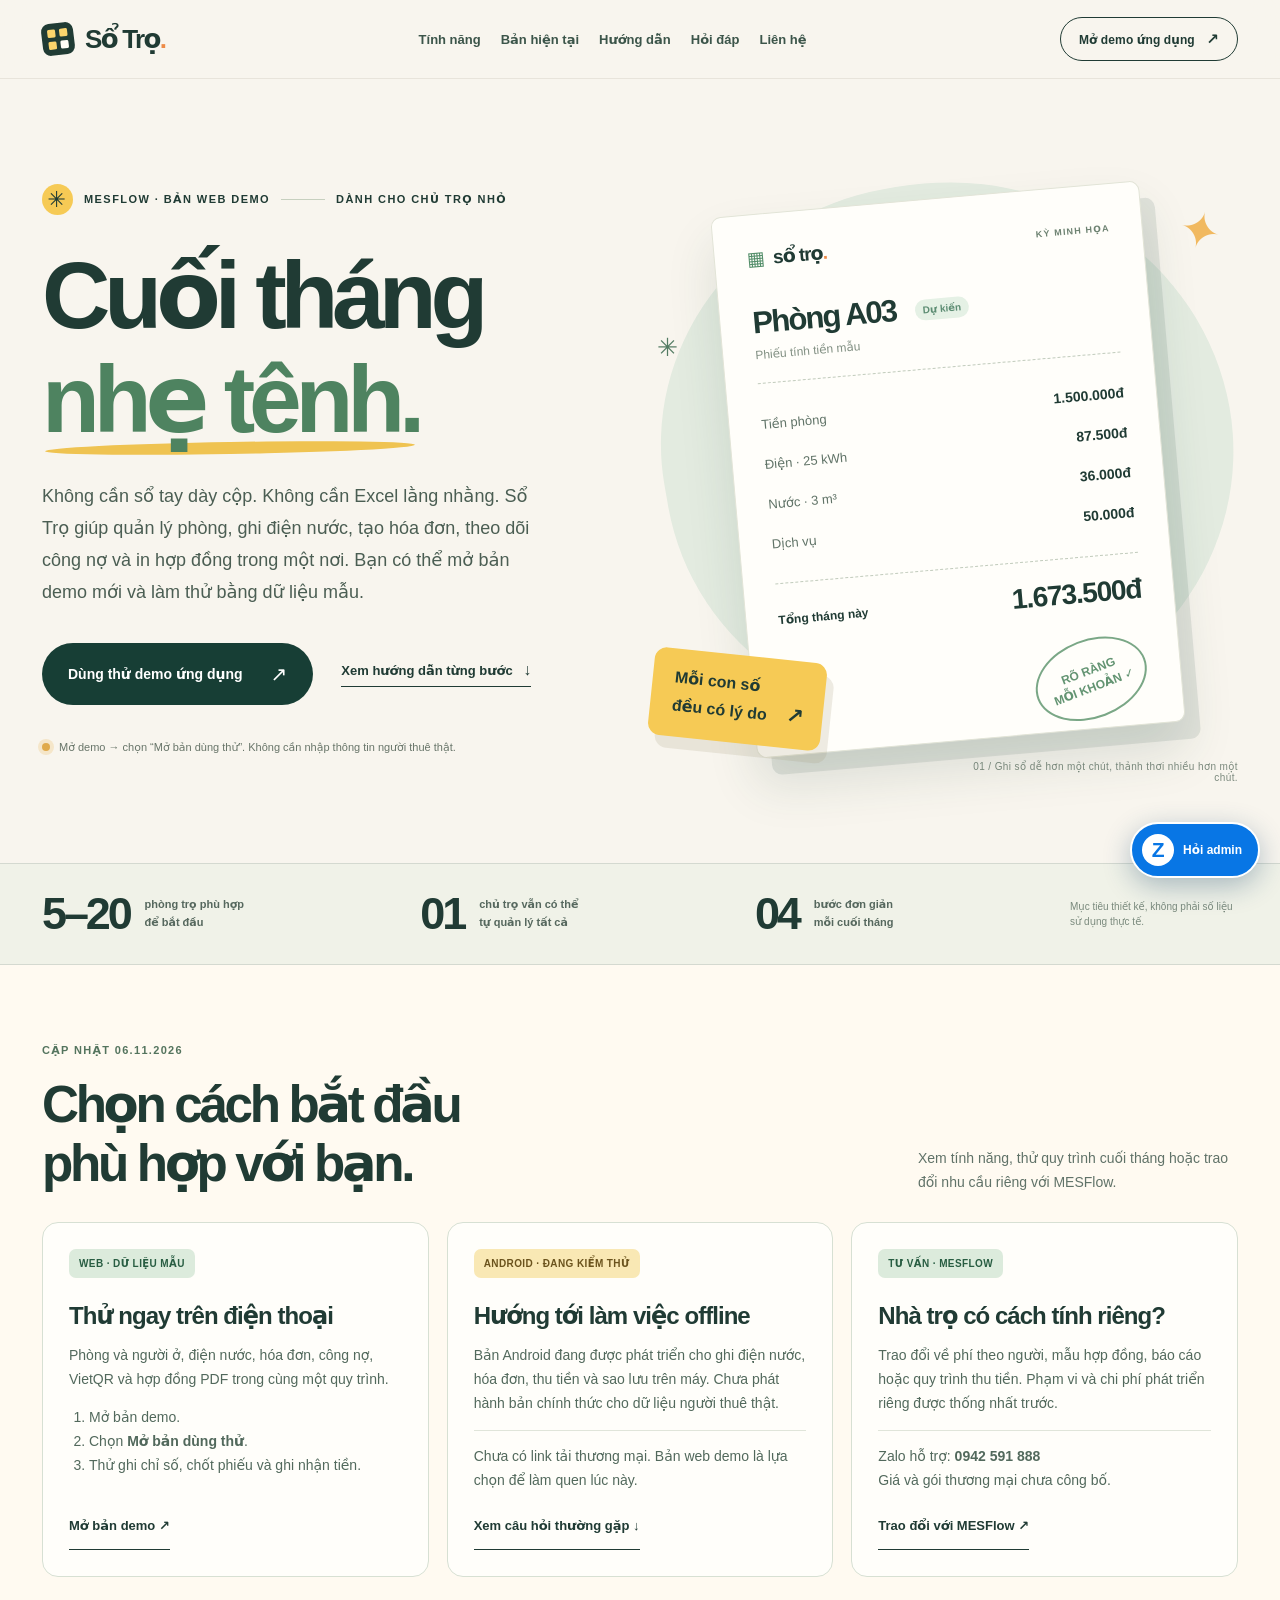
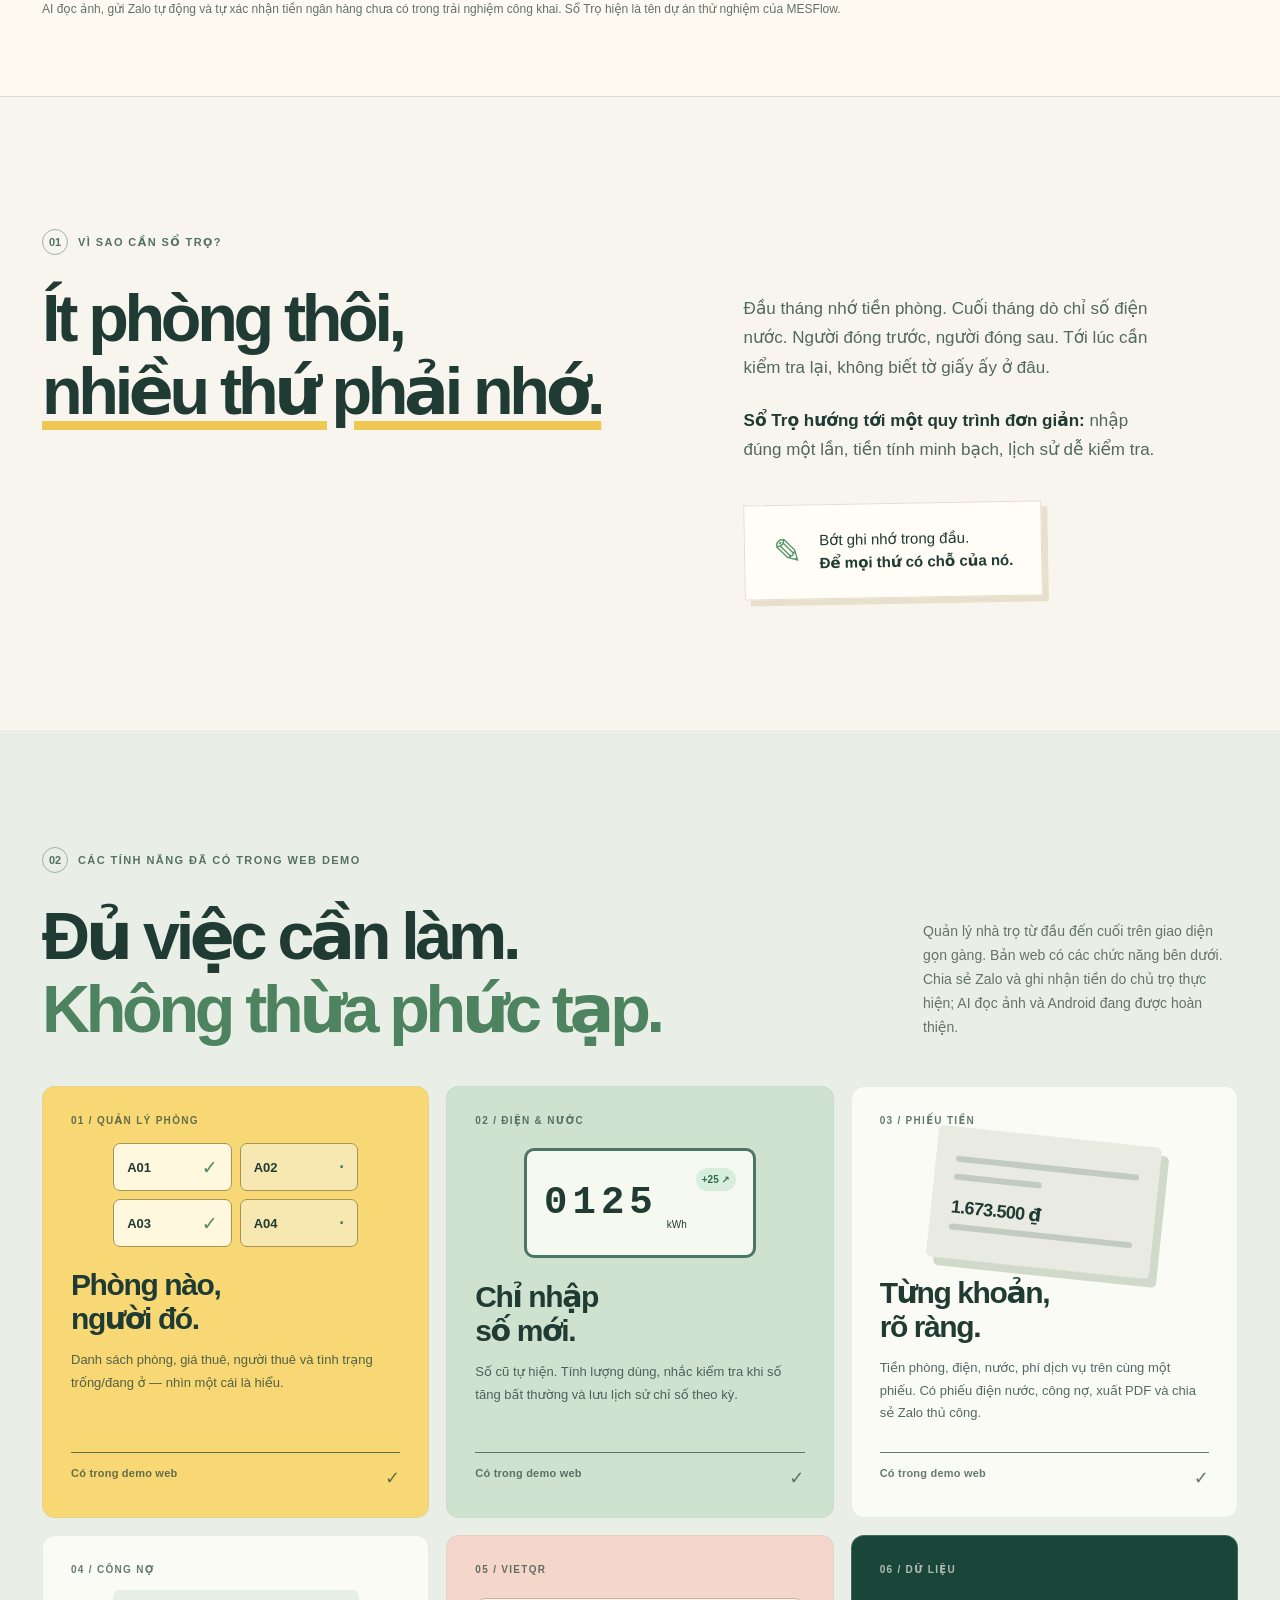
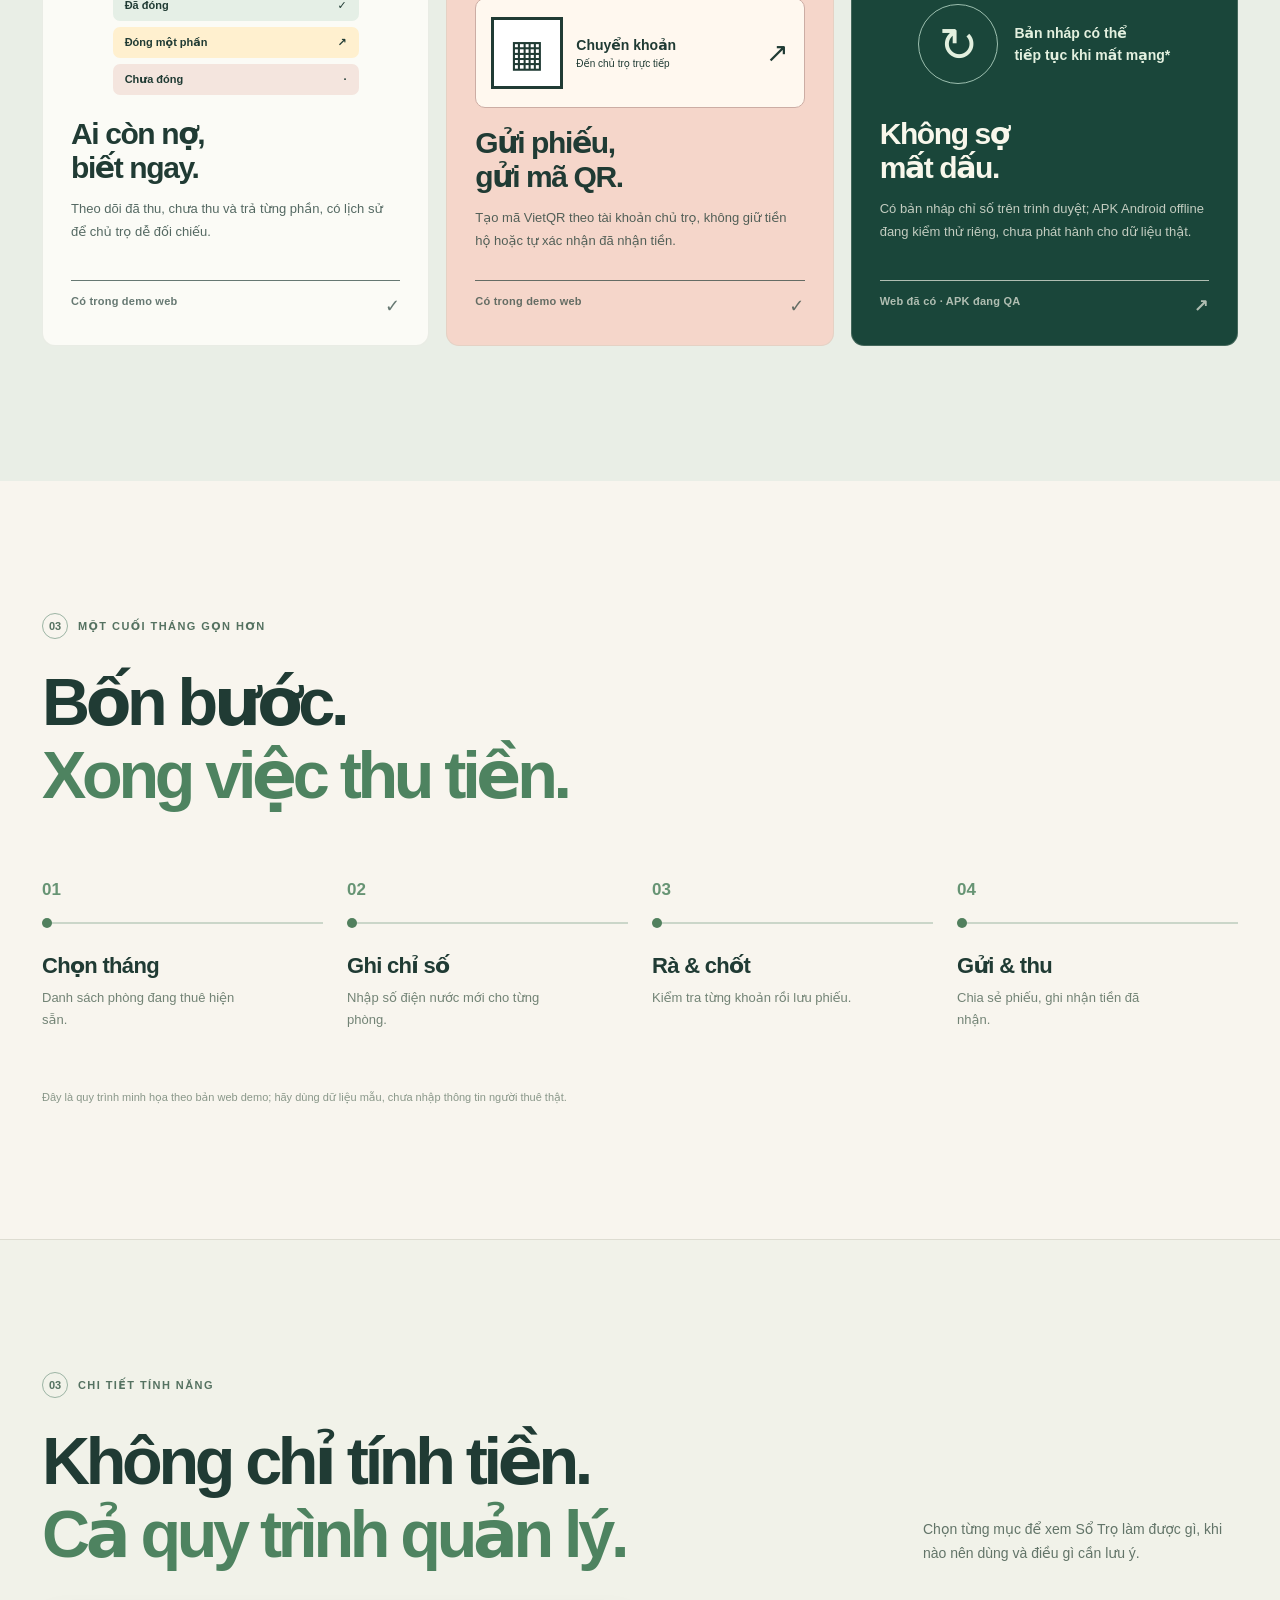
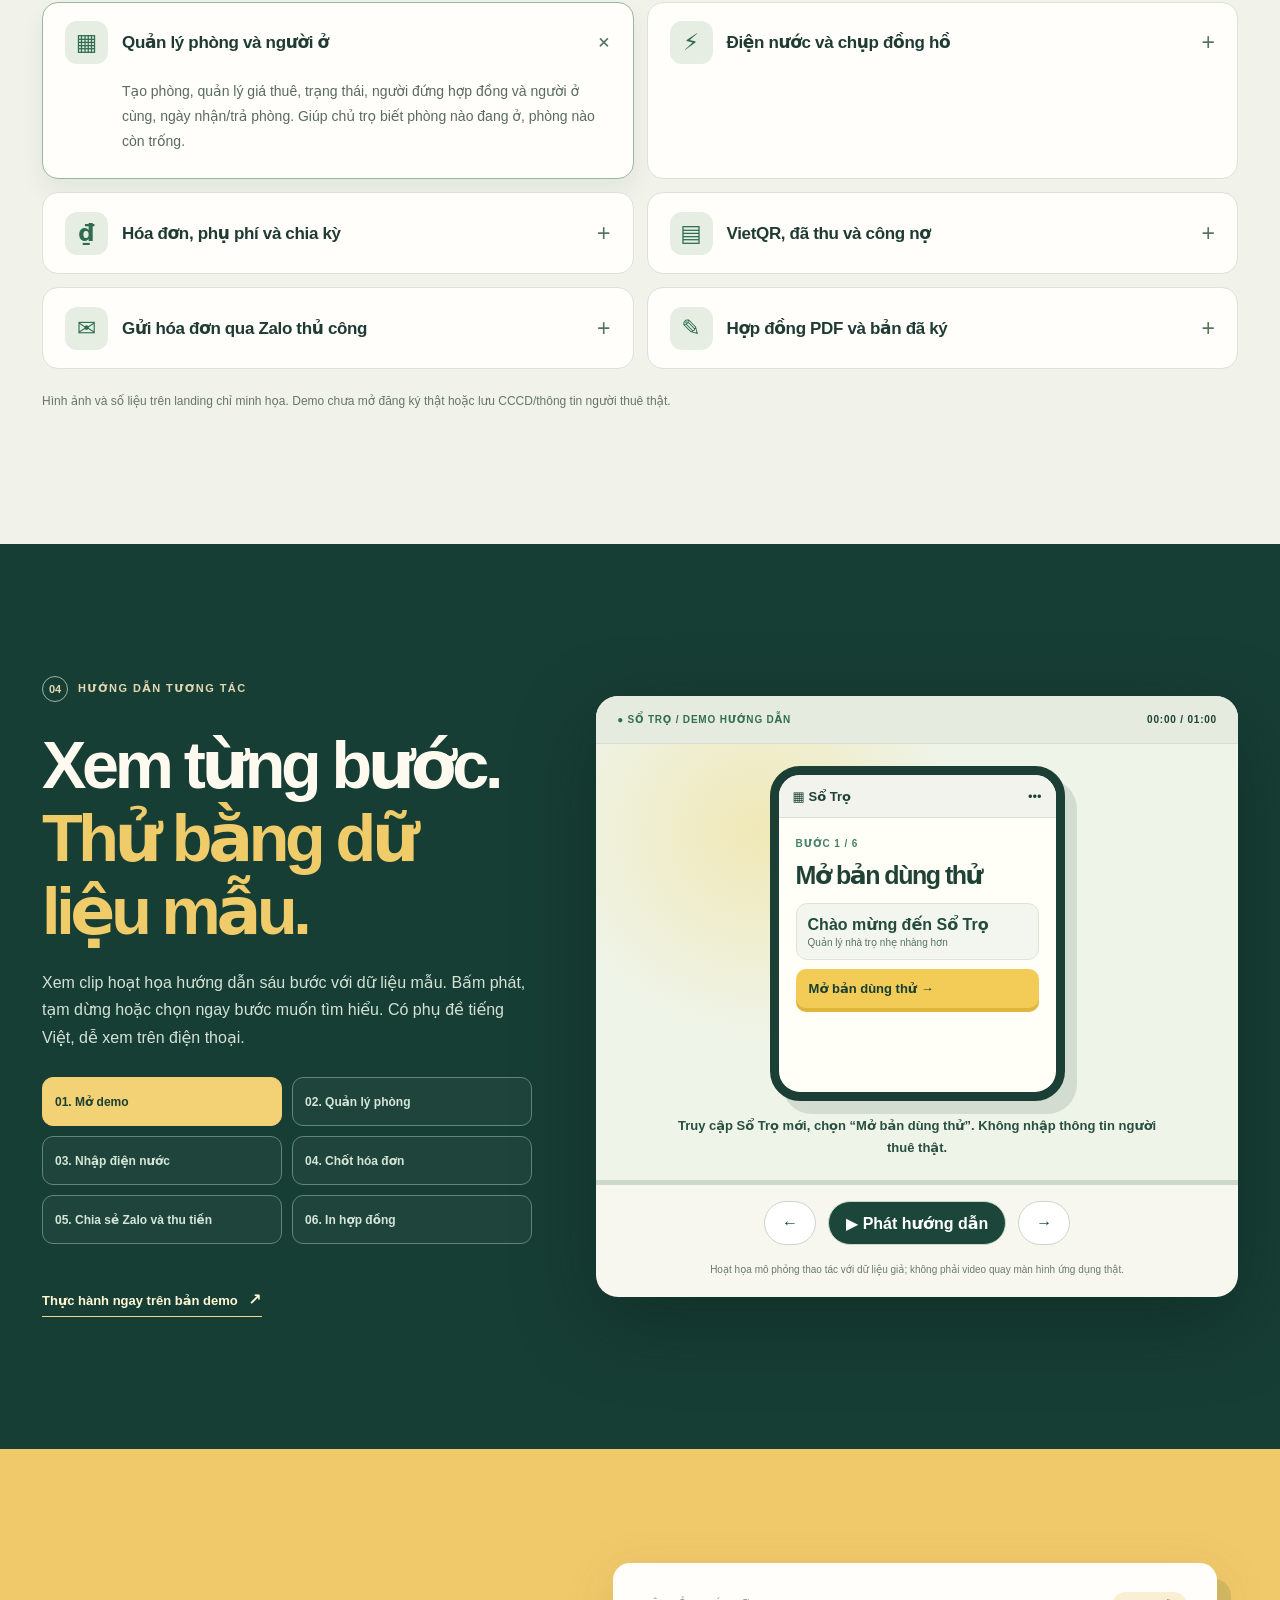
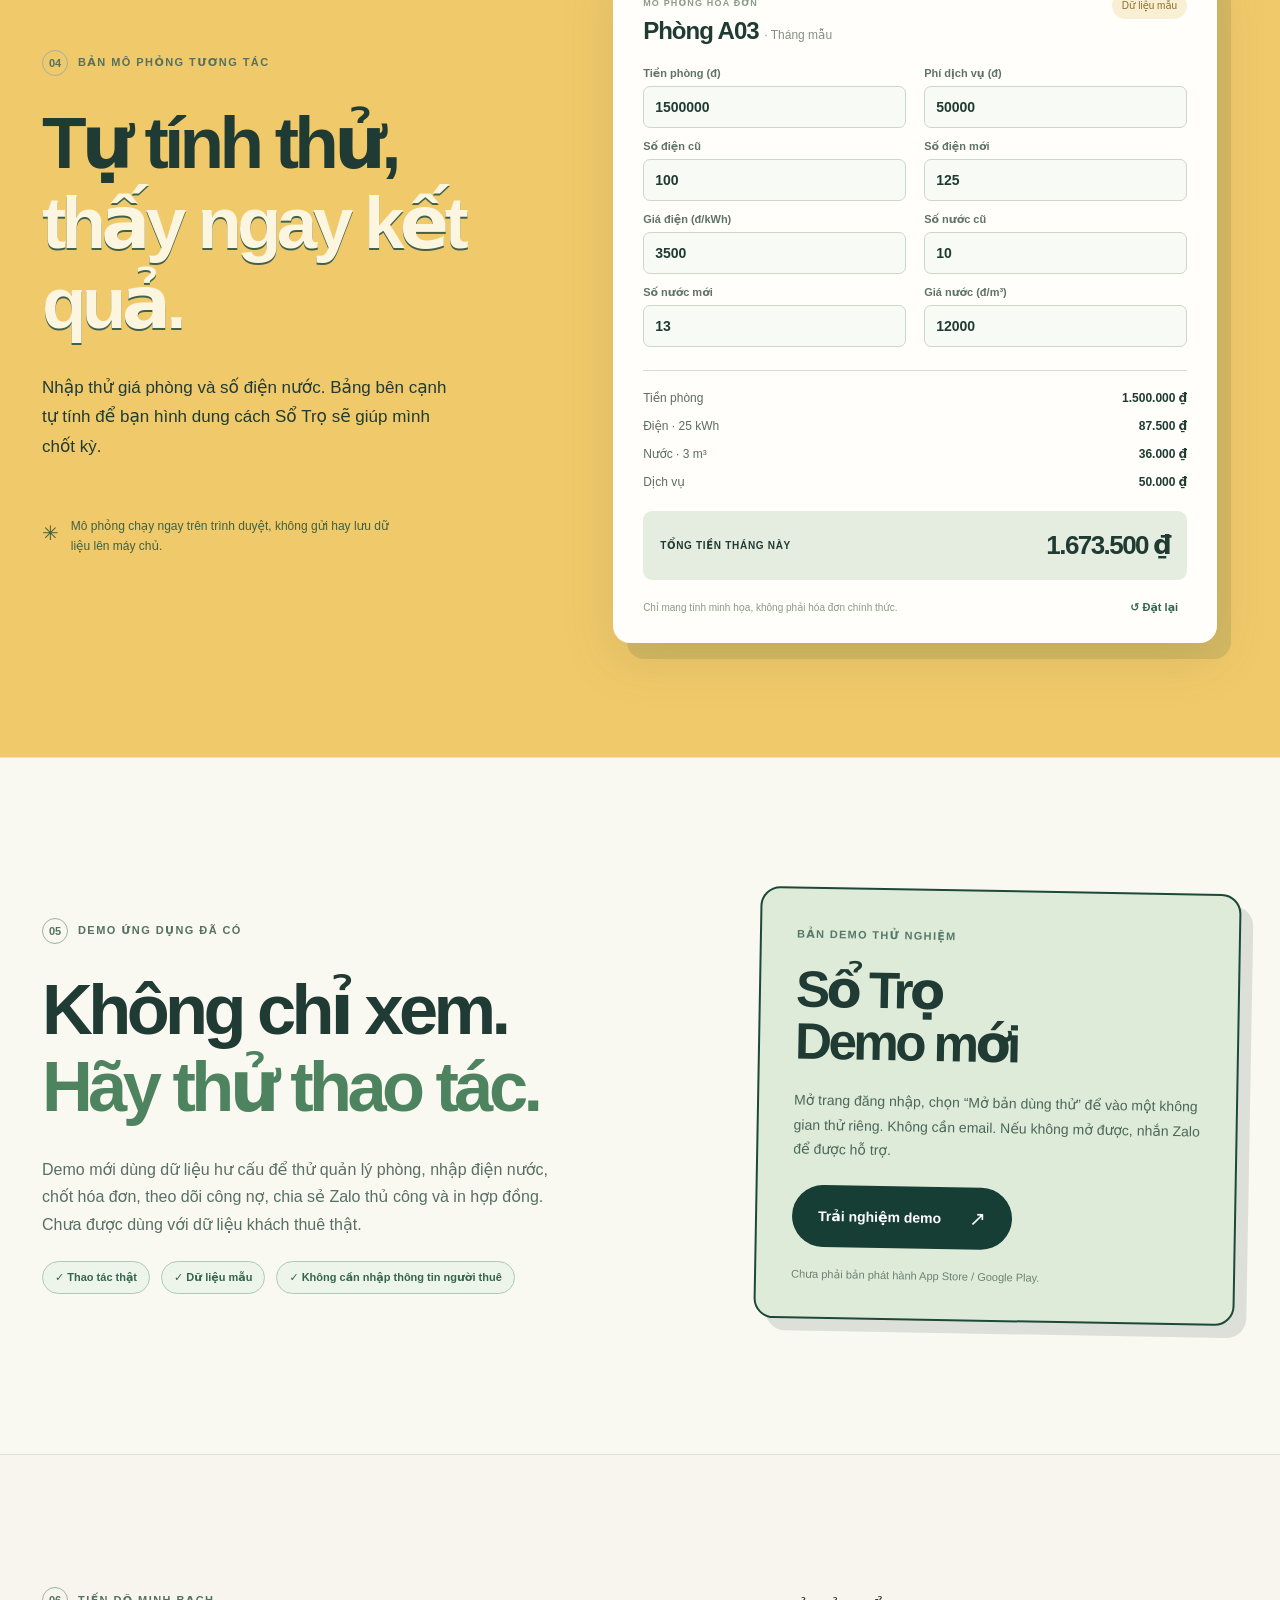
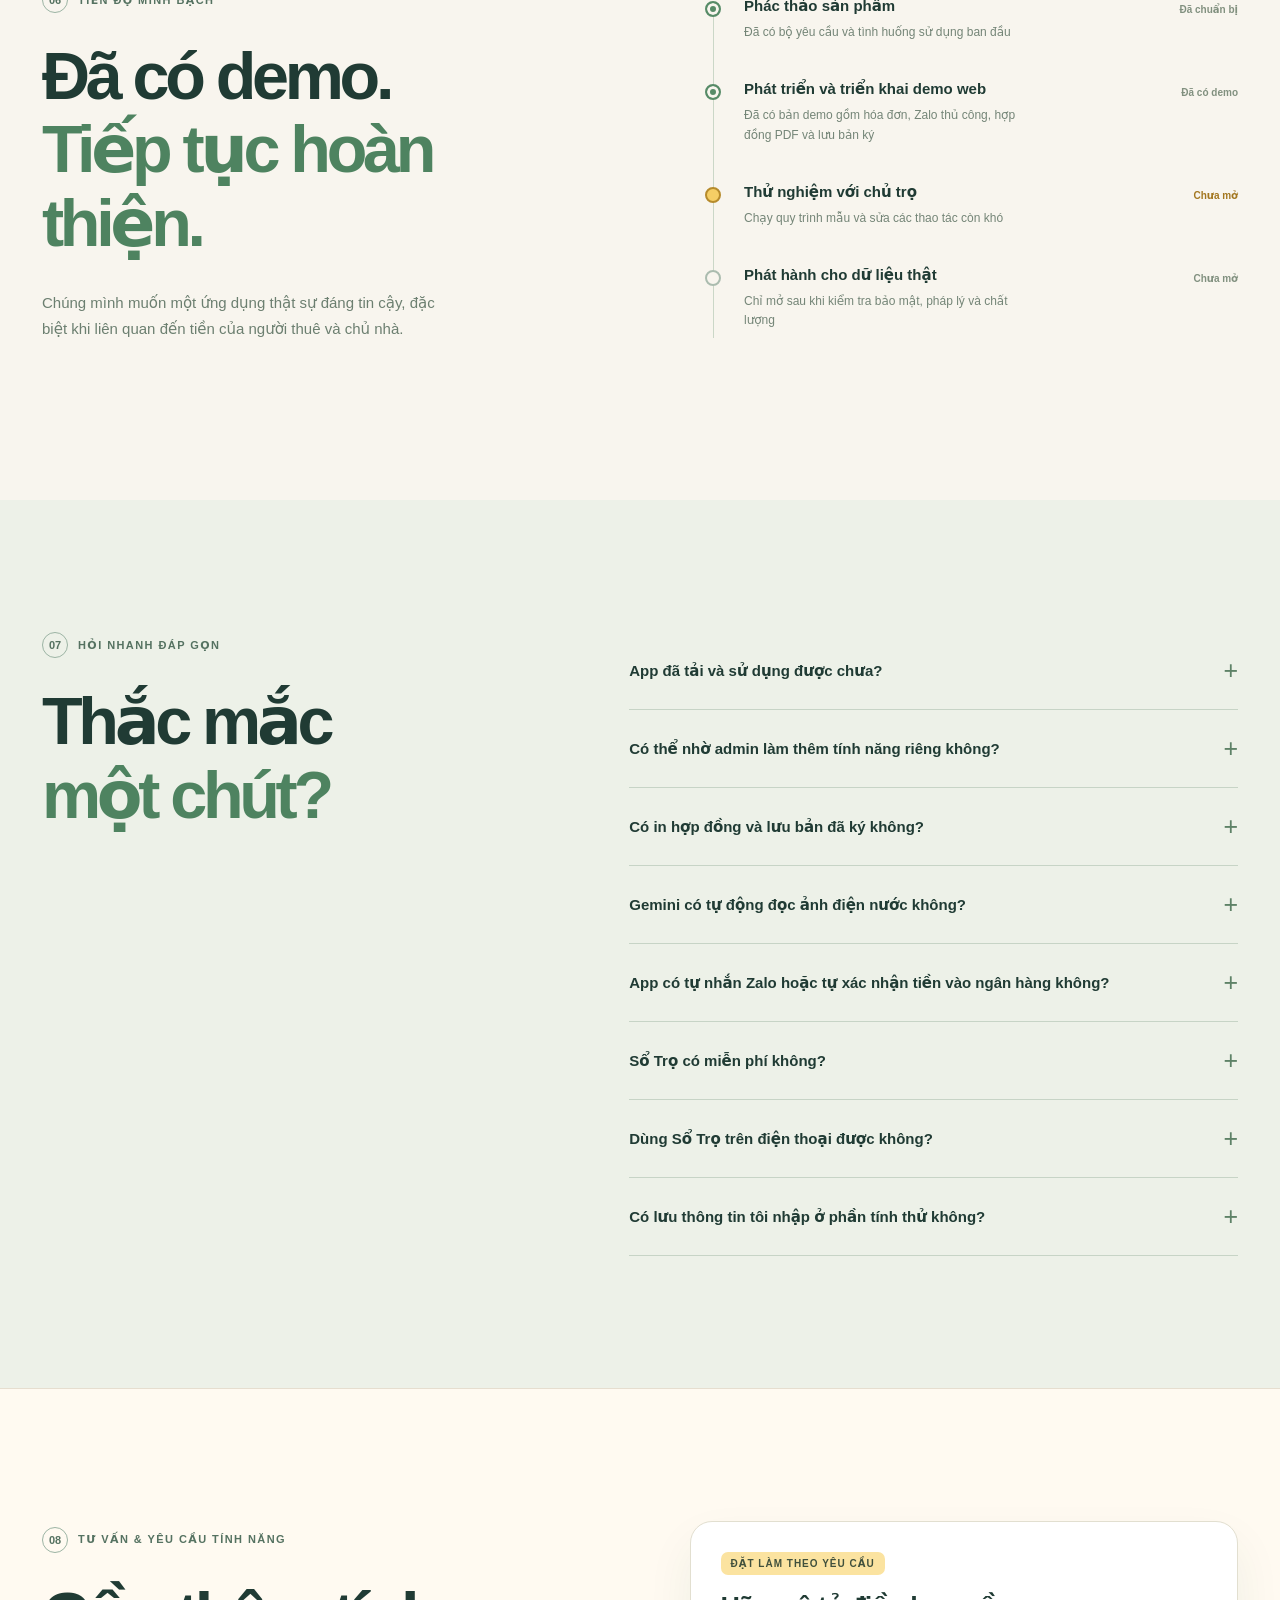
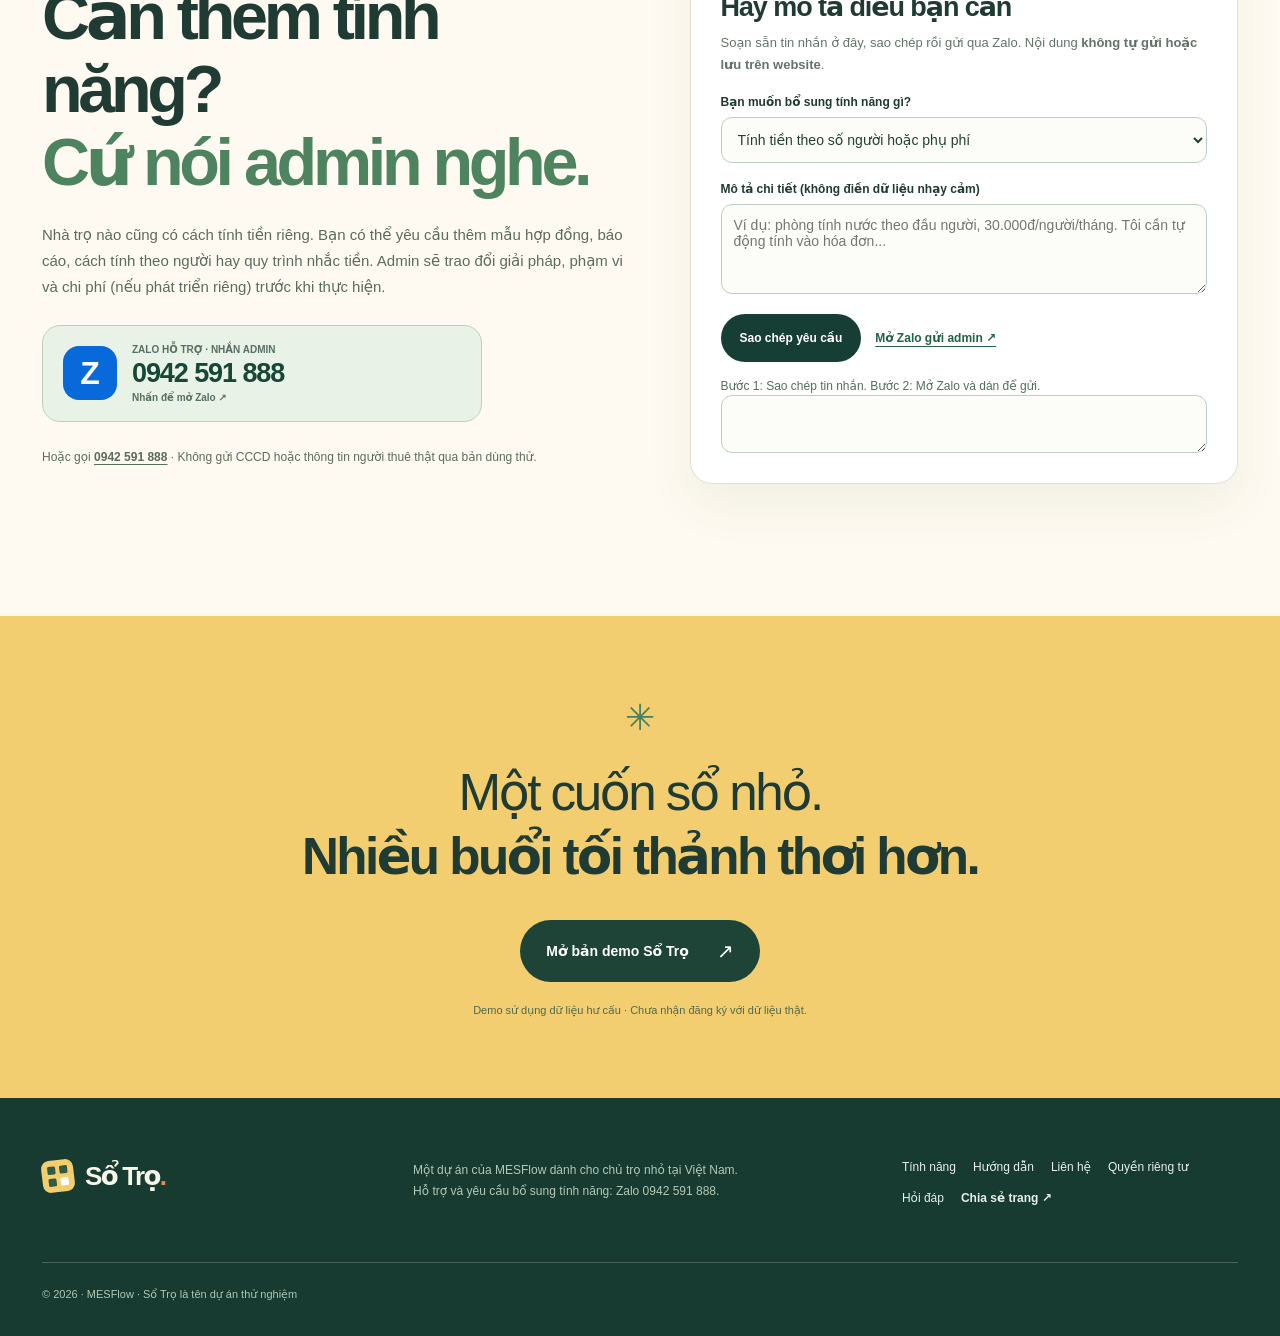
==== commit b2ee1118: "feat: refresh MESFlow rental demo landing and current release status" ====
--- a/index.html
+++ b/index.html
@@ -7,13 +7,15 @@
   <meta name="description" content="Sổ Trọ giúp chủ trọ nhỏ ghi điện nước, chốt tiền phòng và theo dõi công nợ gọn gàng. Xem tính năng đã có, hướng dẫn trực quan, thử demo miễn phí và yêu cầu bổ sung qua Zalo 0942591888.">
   <meta property="og:type" content="website">
   <meta property="og:locale" content="vi_VN">
-  <meta property="og:title" content="Sổ Trọ — Cuối tháng nhẹ tênh">
+  <meta property="og:url" content="https://sotro.mesflow.net/">
+  <meta property="og:site_name" content="MESFlow">
+  <meta property="og:title" content="Sổ Trọ · MESFlow — Cuối tháng nhẹ tênh">
   <meta property="og:description" content="Quản lý phòng, điện nước, hóa đơn, VietQR, chia sẻ Zalo, hợp đồng PDF. Hướng dẫn dễ hiểu, thử demo và liên hệ admin 0942591888.">
   <meta property="og:image" content="https://sotro.mesflow.net/og-card.svg">
   <link rel="canonical" href="https://sotro.mesflow.net/">
   <link rel="icon" type="image/svg+xml" href="./favicon.svg">
   <link rel="stylesheet" href="./styles.css">
-  <title>Sổ Trọ — Cuối tháng nhẹ tênh</title>
+  <title>Sổ Trọ · MESFlow — Quản lý phòng, điện nước và công nợ</title>
 </head>
 <body>
   <a class="skip-link" href="#main">Bỏ qua để vào nội dung</a>
@@ -24,7 +26,7 @@
         <span>Sổ Trọ<span class="brand-dot">.</span></span>
       </a>
       <nav class="top-nav" aria-label="Điều hướng chính" id="main-nav">
-        <a href="#tinh-nang">Tính năng</a><a href="#huong-dan">Video hướng dẫn</a><a href="#hoi-dap">Hỏi đáp</a><a href="#lien-he">Liên hệ</a>
+        <a href="#tinh-nang">Tính năng</a><a href="#cap-nhat">Bản hiện tại</a><a href="#huong-dan">Hướng dẫn</a><a href="#hoi-dap">Hỏi đáp</a><a href="#lien-he">Liên hệ</a>
       </nav>
       <a class="nav-cta" href="https://sotro-moi.mesflow.net/" target="_blank" rel="noopener noreferrer">Mở demo ứng dụng <span aria-hidden="true">↗</span></a>
       <button class="menu-toggle" type="button" aria-label="Mở menu" aria-expanded="false" aria-controls="main-nav"><span></span><span></span></button>
@@ -34,14 +36,14 @@
     <section class="hero" id="top" aria-labelledby="hero-title">
       <div class="shell hero-grid">
         <div class="hero-copy">
-          <div class="eyebrow"><span class="eyebrow-symbol" aria-hidden="true">✳</span> BẢN WEB DEMO ĐÃ CÓ <span class="eyebrow-line"></span> DÀNH CHO CHỦ TRỌ NHỎ</div>
+          <div class="eyebrow"><span class="eyebrow-symbol" aria-hidden="true">✳</span> MESFLOW · BẢN WEB DEMO <span class="eyebrow-line"></span> DÀNH CHO CHỦ TRỌ NHỎ</div>
           <h1 id="hero-title">Cuối tháng<br><em>nhẹ tênh.</em></h1>
           <p class="hero-intro">Không cần sổ tay dày cộp. Không cần Excel lằng nhằng. Sổ Trọ giúp quản lý phòng, ghi điện nước, tạo hóa đơn, theo dõi công nợ và in hợp đồng trong một nơi. Bạn có thể mở bản demo mới và làm thử bằng dữ liệu mẫu.</p>
           <div class="hero-actions">
             <a href="https://sotro-moi.mesflow.net/" class="button button-primary" target="_blank" rel="noopener noreferrer">Dùng thử demo ứng dụng <span aria-hidden="true">↗</span></a>
-            <a href="#huong-dan" class="text-link">Xem video hướng dẫn <span aria-hidden="true">↓</span></a>
-          </div>
-          <div class="hero-footnote"><span class="live-dot" aria-hidden="true"></span> Demo mới đang hoạt động · Chỉ sử dụng dữ liệu mẫu · Chưa mở tài khoản với dữ liệu người thuê thật.</div>
+            <a href="#huong-dan" class="text-link">Xem hướng dẫn từng bước <span aria-hidden="true">↓</span></a>
+          </div>
+          <div class="hero-footnote"><span class="live-dot" aria-hidden="true"></span> Mở demo → chọn “Mở bản dùng thử”. Không cần nhập thông tin người thuê thật.</div>
         </div>
         <div class="hero-art" aria-label="Hình minh họa phiếu tính tiền nhà trọ">
           <div class="scribble scribble-one" aria-hidden="true">✦</div>
@@ -50,7 +52,7 @@
           <div class="receipt-card">
             <div class="receipt-top">
               <div class="receipt-mini-brand"><span class="mini-mark">▦</span> sổ trọ<span class="brand-dot">.</span></div>
-              <span class="receipt-month">THÁNG 10 / 2026</span>
+              <span class="receipt-month">KỲ MINH HỌA</span>
             </div>
             <div class="receipt-room">Phòng A03 <span class="receipt-status">Dự kiến</span></div>
             <div class="receipt-subtitle">Phiếu tính tiền mẫu</div>
@@ -78,6 +80,18 @@
       </div>
     </section>
 
+    <section class="release-section" id="cap-nhat" aria-labelledby="release-title">
+      <div class="shell">
+        <div class="release-heading"><div><p class="release-label">CẬP NHẬT 06.11.2026</p><h2 id="release-title">Chọn cách bắt đầu<br>phù hợp với bạn.</h2></div><p>Xem tính năng, thử quy trình cuối tháng hoặc trao đổi nhu cầu riêng với MESFlow.</p></div>
+        <div class="release-grid">
+          <article class="release-card"><span class="release-badge">WEB · DỮ LIỆU MẪU</span><h3>Thử ngay trên điện thoại</h3><p>Phòng và người ở, điện nước, hóa đơn, công nợ, VietQR và hợp đồng PDF trong cùng một quy trình.</p><ol><li>Mở bản demo.</li><li>Chọn <strong>Mở bản dùng thử</strong>.</li><li>Thử ghi chỉ số, chốt phiếu và ghi nhận tiền.</li></ol><a class="text-link" href="https://sotro-moi.mesflow.net/" target="_blank" rel="noopener noreferrer">Mở bản demo ↗</a></article>
+          <article class="release-card"><span class="release-badge release-badge-wait">ANDROID · ĐANG KIỂM THỬ</span><h3>Hướng tới làm việc offline</h3><p>Bản Android đang được phát triển cho ghi điện nước, hóa đơn, thu tiền và sao lưu trên máy. Chưa phát hành bản chính thức cho dữ liệu người thuê thật.</p><p class="release-note">Chưa có link tải thương mại. Bản web demo là lựa chọn để làm quen lúc này.</p><a class="text-link" href="#hoi-dap">Xem câu hỏi thường gặp ↓</a></article>
+          <article class="release-card"><span class="release-badge">TƯ VẤN · MESFLOW</span><h3>Nhà trọ có cách tính riêng?</h3><p>Trao đổi về phí theo người, mẫu hợp đồng, báo cáo hoặc quy trình thu tiền. Phạm vi và chi phí phát triển riêng được thống nhất trước.</p><p class="release-note">Zalo hỗ trợ: <strong>0942 591 888</strong><br>Giá và gói thương mại chưa công bố.</p><a class="text-link" href="https://zalo.me/0942591888" target="_blank" rel="noopener noreferrer">Trao đổi với MESFlow ↗</a></article>
+        </div>
+        <p class="release-footnote">AI đọc ảnh, gửi Zalo tự động và tự xác nhận tiền ngân hàng chưa có trong trải nghiệm công khai. Sổ Trọ hiện là tên dự án thử nghiệm của MESFlow.</p>
+      </div>
+    </section>
+
     <section class="section section-why">
       <div class="shell why-grid">
         <div>
@@ -96,7 +110,7 @@
       <div class="shell">
         <div class="section-header">
           <div><div class="section-kicker"><span>02</span> CÁC TÍNH NĂNG ĐÃ CÓ TRONG WEB DEMO</div><h2>Đủ việc cần làm.<br><em>Không thừa phức tạp.</em></h2></div>
-          <p>Quản lý nhà trọ từ đầu đến cuối trên giao diện gọn gàng. Tính năng bên dưới có trong mã web demo; Gemini trực tuyến và ứng dụng Android vẫn đang nghiệm thu.</p>
+          <p>Quản lý nhà trọ từ đầu đến cuối trên giao diện gọn gàng. Bản web có các chức năng bên dưới. Chia sẻ Zalo và ghi nhận tiền do chủ trọ thực hiện; AI đọc ảnh và Android đang được hoàn thiện.</p>
         </div>
         <div class="feature-grid">
           <article class="feature feature-yellow"><span class="feature-index">01 / QUẢN LÝ PHÒNG</span><div class="feature-drawing rooms-drawing" aria-hidden="true"><span class="room-mini active">A01<b>✓</b></span><span class="room-mini">A02<b>·</b></span><span class="room-mini active">A03<b>✓</b></span><span class="room-mini">A04<b>·</b></span></div><h3>Phòng nào,<br>người đó.</h3><p>Danh sách phòng, giá thuê, người thuê và tình trạng trống/đang ở — nhìn một cái là hiểu.</p><span class="feature-state">Có trong demo web <span aria-hidden="true">✓</span></span></article>
@@ -142,8 +156,8 @@
     <section class="section tutorial-v2" id="huong-dan" aria-labelledby="tutorial-title">
       <div class="shell tutorial-v2-grid">
         <div>
-          <div class="section-kicker"><span>04</span> HƯỚNG DẪN HOẠT HỌA</div>
-          <h2 id="tutorial-title">Xem một phút.<br><em>Dùng được ngay.</em></h2>
+          <div class="section-kicker"><span>04</span> HƯỚNG DẪN TƯƠNG TÁC</div>
+          <h2 id="tutorial-title">Xem từng bước.<br><em>Thử bằng dữ liệu mẫu.</em></h2>
           <p>Xem clip hoạt họa hướng dẫn sáu bước với dữ liệu mẫu. Bấm phát, tạm dừng hoặc chọn ngay bước muốn tìm hiểu. Có phụ đề tiếng Việt, dễ xem trên điện thoại.</p>
           <ol class="tutorial-chapters">
             <li><button type="button" data-tour-index="0" class="active">01. Mở demo</button></li>
@@ -212,7 +226,7 @@
     <section class="section demo-section" id="dung-thu" aria-labelledby="demo-title">
       <div class="shell demo-layout">
         <div><div class="section-kicker"><span>05</span> DEMO ỨNG DỤNG ĐÃ CÓ</div><h2 id="demo-title">Không chỉ xem.<br><em>Hãy thử thao tác.</em></h2><p>Demo mới dùng dữ liệu hư cấu để thử quản lý phòng, nhập điện nước, chốt hóa đơn, theo dõi công nợ, chia sẻ Zalo thủ công và in hợp đồng. Chưa được dùng với dữ liệu khách thuê thật.</p><div class="demo-proof"><span>✓ Thao tác thật</span><span>✓ Dữ liệu mẫu</span><span>✓ Không cần nhập thông tin người thuê</span></div></div>
-        <div class="demo-cta-card"><span class="demo-label">BẢN DEMO THỬ NGHIỆM</span><h3>Sổ Trọ<br>Demo mới</h3><p>Mở ở tab mới, chỉ sử dụng dữ liệu mẫu. Đăng ký tài khoản thật đang bị khóa để chờ rà soát bảo mật và pháp lý.</p><a class="button button-primary" target="_blank" rel="noopener noreferrer" href="https://sotro-moi.mesflow.net/">Trải nghiệm demo <span aria-hidden="true">↗</span></a><small>Chưa phải bản phát hành App Store / Google Play.</small></div>
+        <div class="demo-cta-card"><span class="demo-label">BẢN DEMO THỬ NGHIỆM</span><h3>Sổ Trọ<br>Demo mới</h3><p>Mở trang đăng nhập, chọn “Mở bản dùng thử” để vào một không gian thử riêng. Không cần email. Nếu không mở được, nhắn Zalo để được hỗ trợ.</p><a class="button button-primary" target="_blank" rel="noopener noreferrer" href="https://sotro-moi.mesflow.net/">Trải nghiệm demo <span aria-hidden="true">↗</span></a><small>Chưa phải bản phát hành App Store / Google Play.</small></div>
       </div>
     </section>
     <section class="section timeline-section" id="lo-trinh">
@@ -236,7 +250,7 @@
           <details><summary>Có in hợp đồng và lưu bản đã ký không?<span>+</span></summary><p>Bản web demo có tạo hợp đồng, in PDF A4 và lưu ảnh/PDF bản ký tay với mã hóa. Không thay thế dịch vụ xác thực chữ ký số.</p></details>
           <details><summary>Gemini có tự động đọc ảnh điện nước không?<span>+</span></summary><p>Trong mã nguồn có chế độ gợi ý AI khi được đồng ý, nhưng hiện đang tắt trên bản demo công khai. Bạn vẫn nhập và kiểm tra chỉ số thủ công như bình thường.</p></details>
           <details><summary>App có tự nhắn Zalo hoặc tự xác nhận tiền vào ngân hàng không?<span>+</span></summary><p>Chưa. Ứng dụng tạo nội dung chia sẻ để chủ trọ tự gửi Zalo và tạo VietQR, còn việc xác nhận tiền đã nhận do chủ trọ thực hiện.</p></details>
-          <details><summary>Sổ Trọ có miễn phí không?<span>+</span></summary><p>Giá và gói sử dụng chưa được quyết định. Chúng mình đang đánh giá mô hình miễn phí cho số phòng ít và nâng cấp khi cần nhiều tính năng hơn.</p></details>
+          <details><summary>Sổ Trọ có miễn phí không?<span>+</span></summary><p>Bạn có thể trải nghiệm bản web bằng dữ liệu mẫu. Chưa công bố giá hoặc gói thương mại; liên hệ MESFlow để trao đổi nhu cầu và nhận thông tin khi mở dùng chính thức.</p></details>
           <details><summary>Dùng Sổ Trọ trên điện thoại được không?<span>+</span></summary><p>Bản web demo có giao diện tối ưu điện thoại và máy tính. APK Android offline đã có mã nguồn thử nghiệm nhưng chưa qua kiểm thử thực tế để phát hành.</p></details>
           <details><summary>Có lưu thông tin tôi nhập ở phần tính thử không?<span>+</span></summary><p>Không. Bộ tính thử sử dụng JavaScript chạy cục bộ, không gửi dữ liệu lên server, không dùng cookies theo dõi hoặc công cụ phân tích trong landing này.</p></details>
         </div>
@@ -288,9 +302,9 @@
   <footer class="site-footer">
     <div class="shell footer-inner">
       <a class="brand" href="#top"><span class="brand-icon" aria-hidden="true"><span></span><span></span><span></span><span></span></span><span>Sổ Trọ<span class="brand-dot">.</span></span></a>
-      <p>Ứng dụng dành cho chủ trọ nhỏ tại Việt Nam.<br>Hỗ trợ và yêu cầu bổ sung tính năng: <a href="https://zalo.me/0942591888" target="_blank" rel="noopener noreferrer">Zalo 0942 591 888</a>.</p>
+      <p>Một dự án của MESFlow dành cho chủ trọ nhỏ tại Việt Nam.<br>Hỗ trợ và yêu cầu bổ sung tính năng: <a href="https://zalo.me/0942591888" target="_blank" rel="noopener noreferrer">Zalo 0942 591 888</a>.</p>
       <div class="footer-actions"><a href="#tinh-nang">Tính năng</a><a href="#huong-dan">Hướng dẫn</a><a href="#lien-he">Liên hệ</a><a href="./quyen-rieng-tu.html">Quyền riêng tư</a><a href="#hoi-dap">Hỏi đáp</a><button type="button" id="share" class="footer-share">Chia sẻ trang ↗</button></div>
-      <span class="footer-copyright">© 2026 · Sổ Trọ · Bản giới thiệu</span>
+      <span class="footer-copyright">© 2026 · MESFlow · Sổ Trọ là tên dự án thử nghiệm</span>
     </div>
   </footer>
   <a class="floating-zalo-v2" href="https://zalo.me/0942591888" target="_blank" rel="noopener noreferrer" aria-label="Nhắn Zalo admin 0942591888"><strong>Z</strong><span>Hỏi admin</span></a>
--- a/styles.css
+++ b/styles.css
@@ -105,3 +105,21 @@
 @media(max-width:960px){.tutorial-v2-grid,.contact-v2-grid{grid-template-columns:1fr;gap:34px}.tutorial-v2-grid{max-width:690px}.contact-v2-grid{max-width:800px}.v2-details-grid{grid-template-columns:1fr}.tour-v2-scene{min-height:410px}}
 @media(max-width:600px){.v2-details-grid summary{font-size:14px;gap:9px;min-height:67px}.v2-details-grid details{padding:0 15px}.v2-details-grid summary b{flex-basis:36px;height:36px;font-size:19px}.v2-details-grid details p{margin:0 0 18px 45px;font-size:12px}.tutorial-chapters{grid-template-columns:1fr 1fr;gap:6px}.tutorial-chapters button{font-size:11px;padding:10px}.tour-v2-stage{padding:10px}.tour-v2-scene{min-height:390px;padding:16px 9px}.tour-v2-device{width:270px;min-height:314px}.tour-v2-content{padding:14px}.tour-v2-top{font-size:9px;padding:13px 10px}.contact-v2-form{padding:23px 17px}.contact-v2-form h3{font-size:24px}.contact-v2-zalo strong{font-size:23px}.floating-zalo-v2{right:10px;bottom:10px}.floating-zalo-v2 span{display:none}.floating-zalo-v2{padding:8px}}
 @media(prefers-reduced-motion:reduce){.tour-v2-device{animation:none}.tour-v2-progress span{transition:none}.contact-v2-zalo,.floating-zalo-v2{transition:none}}
+
+/* Current product and demo entry, 2026-11-06. */
+.release-section{padding:76px 0;background:#fffaf1;border-bottom:1px solid var(--line)}
+.release-heading{display:flex;align-items:end;justify-content:space-between;gap:30px;margin-bottom:28px}
+.release-label{font-size:11px;font-weight:800;letter-spacing:.12em;color:#54745e;margin-bottom:16px}
+.release-heading h2{font-size:clamp(35px,4vw,56px);margin:0;line-height:1.15}
+.release-heading>p{max-width:320px;margin:0;font-size:14px;color:var(--muted)}
+.release-grid{display:grid;grid-template-columns:repeat(3,minmax(0,1fr));gap:18px}
+.release-card{display:flex;flex-direction:column;padding:26px;border:1px solid #d7e0d3;border-radius:16px;background:var(--white);min-width:0}
+.release-badge{align-self:start;padding:7px 10px;border-radius:7px;background:#dcebdc;color:#285d42;font-size:10px;font-weight:800;letter-spacing:.04em;line-height:1.5}
+.release-badge-wait{background:#f9e8b4;color:#6b531d}
+.release-card h3{font-size:24px;letter-spacing:-.04em;line-height:1.2;margin:24px 0 14px}
+.release-card p,.release-card li{font-size:14px;line-height:1.7;color:#52695c}
+.release-card ol{padding-left:20px;margin:0 0 24px}
+.release-note{padding-top:14px;border-top:1px solid #e0e5da}
+.release-card .text-link{margin-top:auto;align-self:start;white-space:normal;line-height:1.5;padding:10px 0;min-height:44px}
+.release-footnote{font-size:12px;color:var(--muted);margin:22px 0 0;max-width:940px}
+@media(max-width:900px){.release-grid{grid-template-columns:1fr}.release-heading{display:block}.release-heading>p{margin-top:20px;max-width:600px}.release-card h3{margin-top:18px}.release-section{padding:54px 0}}
